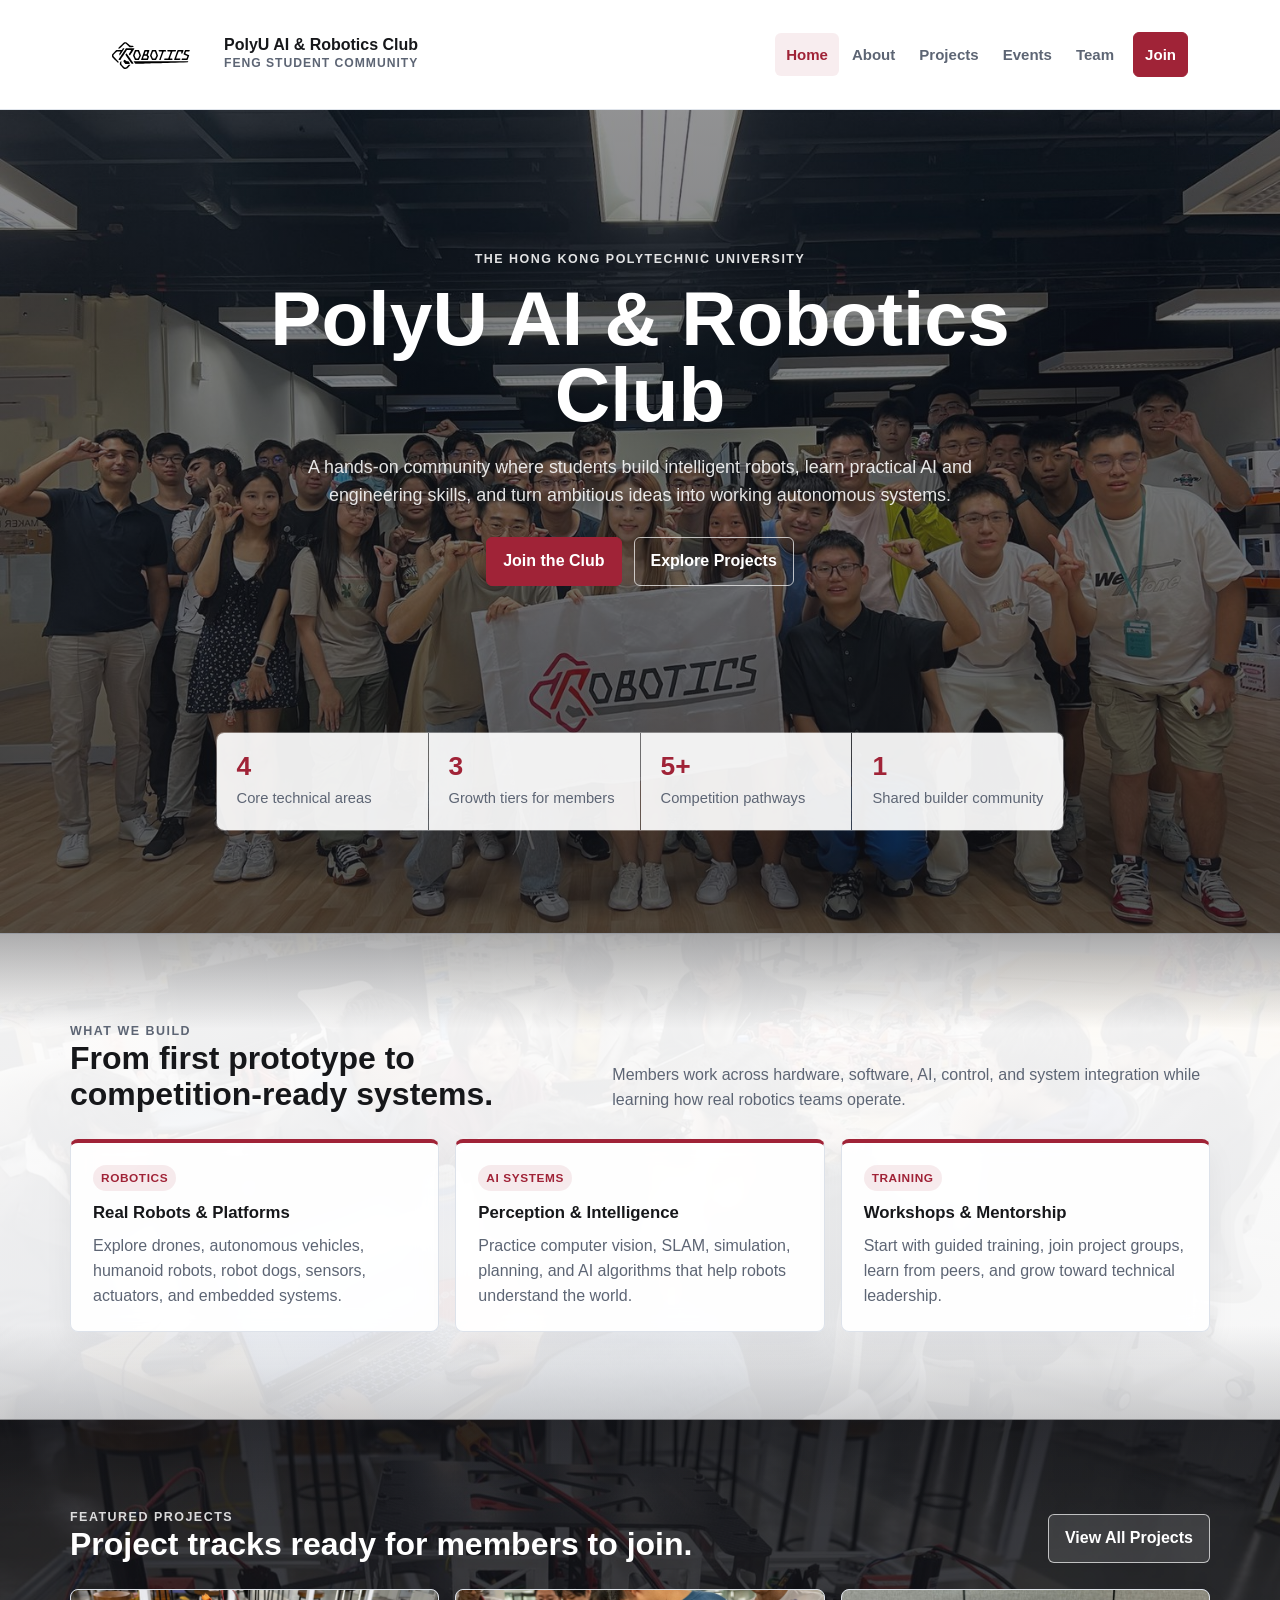
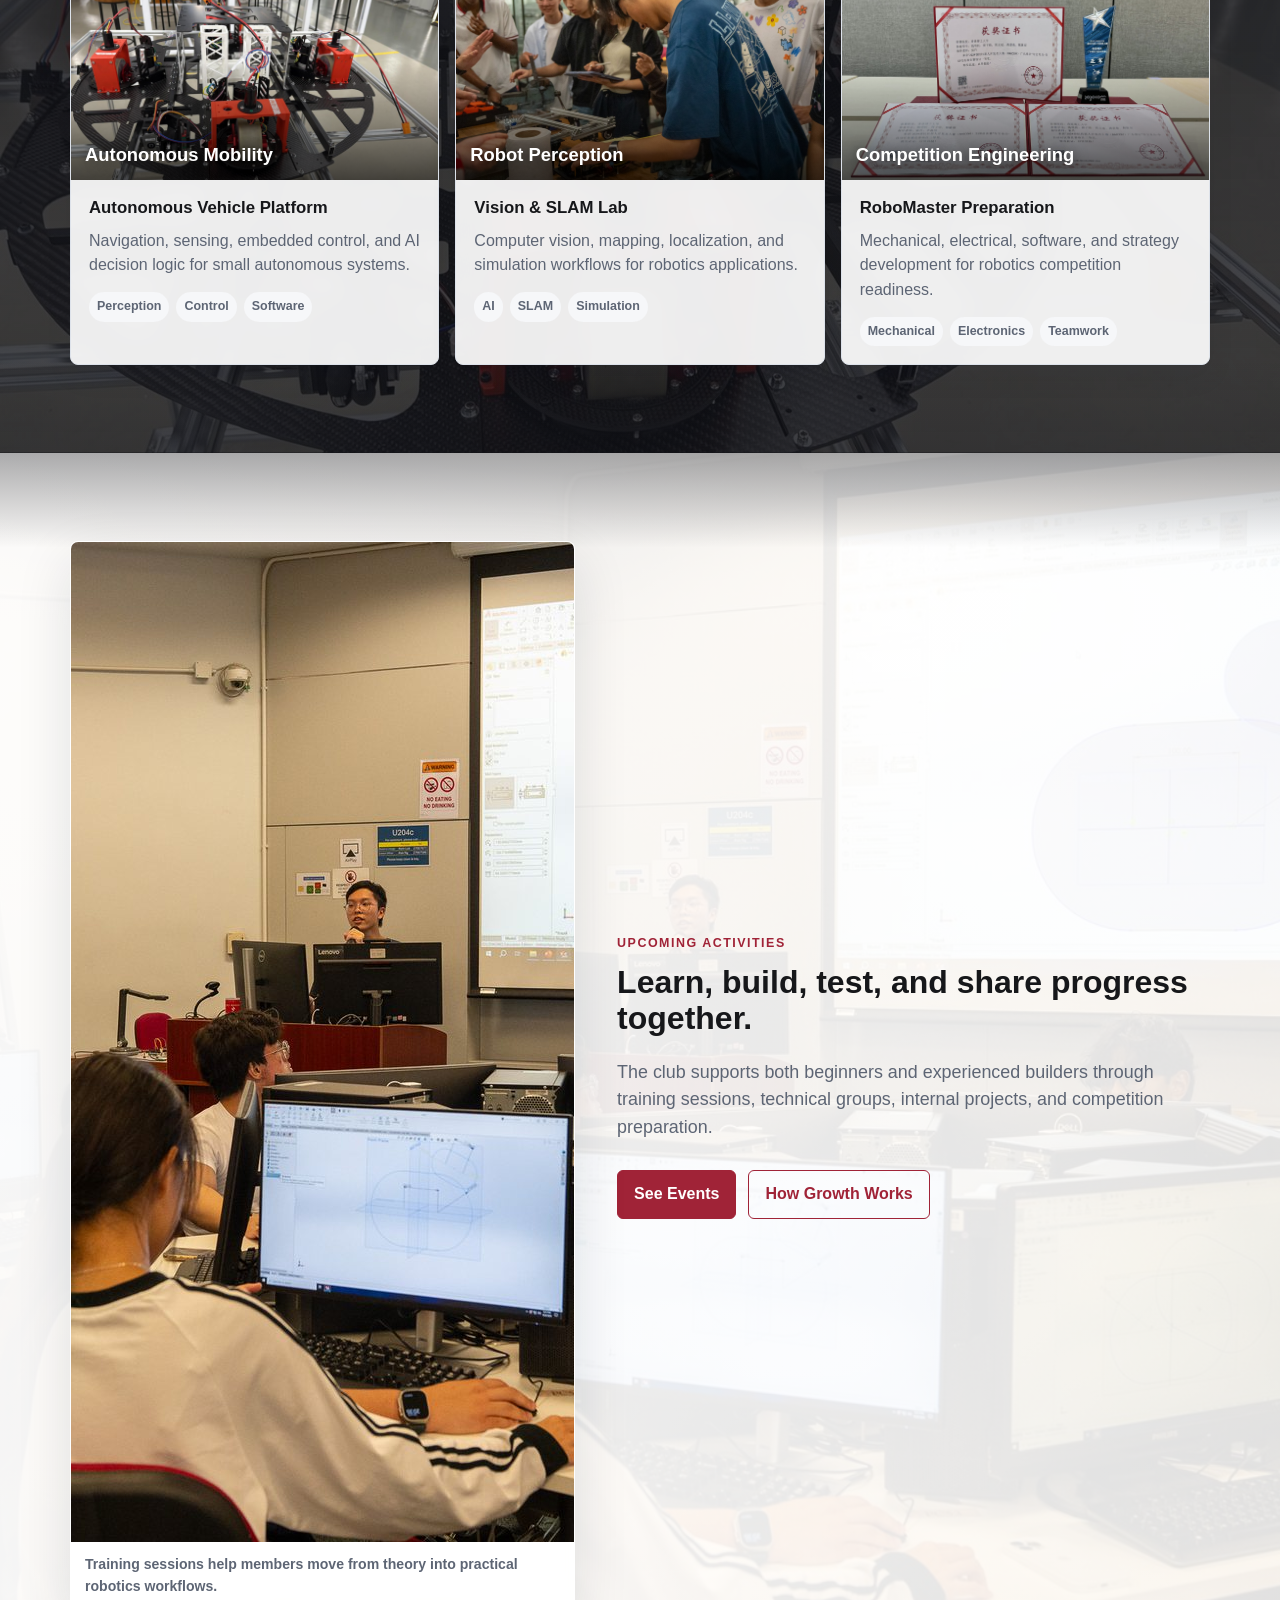
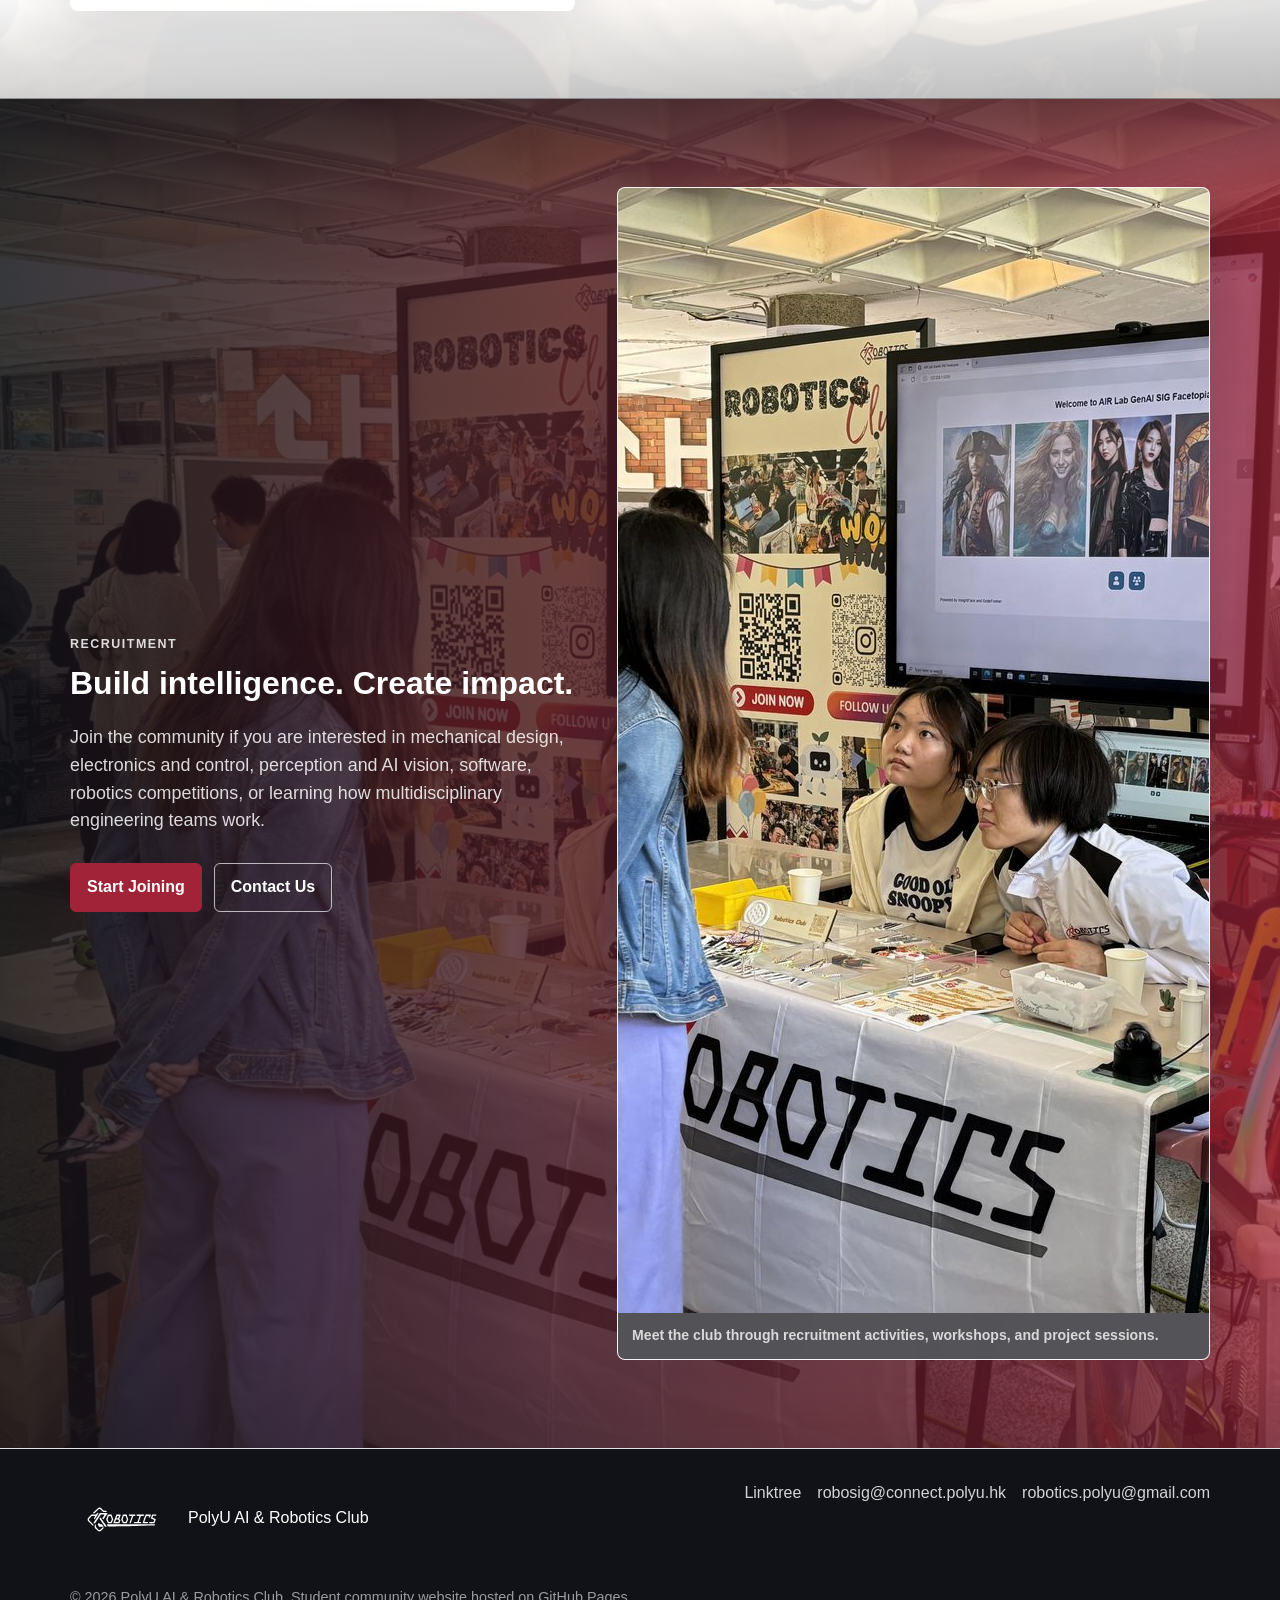
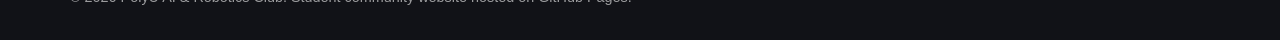
==== index.html @ 41efeaa7 "update README structure, layout and images" ====
<!doctype html>
<html lang="en">
<head>
  <meta charset="utf-8">
  <meta name="viewport" content="width=device-width, initial-scale=1">
  <title>PolyU AI &amp; Robotics Club</title>
  <meta name="description" content="PolyU AI and Robotics Club is a hands-on student community for AI, robotics, autonomous systems, competitions, and real-world engineering projects.">
  <meta property="og:title" content="PolyU AI &amp; Robotics Club">
  <meta property="og:description" content="Build intelligence. Create impact.">
  <meta property="og:image" content="images/robotic_logo.jpg">
  <meta name="twitter:card" content="summary_large_image">
  <meta name="twitter:image" content="images/robotic_logo.jpg">
  <link rel="icon" href="images/robotic_logo.svg" type="image/svg+xml">
  <link rel="stylesheet" href="assets/css/styles.css">
</head>
<body>
  <a class="skip-link" href="#main">Skip to content</a>
  <header class="site-header">
    <div class="header-inner">
      <a class="brand" href="index.html" aria-label="PolyU AI and Robotics Club home">
        <img class="brand-logo" src="images/robotic_logo.svg" width="1600" height="1131" alt="PolyU AI and Robotics Club logo">
        <span class="brand-text">
          <span class="brand-title">PolyU AI &amp; Robotics Club</span>
          <span class="brand-subtitle">FENG Student Community</span>
        </span>
      </a>
      <button class="nav-toggle" type="button" aria-label="Open navigation" aria-expanded="false" aria-controls="primary-nav">
        <span aria-hidden="true"></span>
      </button>
      <nav id="primary-nav" class="primary-nav" aria-label="Primary navigation">
        <a href="index.html">Home</a>
        <a href="about.html">About</a>
        <a href="projects.html">Projects</a>
        <a href="events.html">Events</a>
        <a href="team.html">Team</a>
        <a class="nav-cta" href="join.html">Join</a>
      </nav>
    </div>
  </header>

  <main id="main">
    <section class="page-hero home-hero">
      <div class="hero-inner">
        <div class="hero-copy">
          <p class="kicker">The Hong Kong Polytechnic University</p>
          <h1>PolyU AI &amp; Robotics Club</h1>
          <p class="lead">
            A hands-on community where students build intelligent robots, learn practical AI and engineering skills, and turn ambitious ideas into working autonomous systems.
          </p>
          <div class="actions">
            <a class="button" href="join.html">Join the Club</a>
            <a class="button secondary" href="projects.html">Explore Projects</a>
          </div>
        </div>
      </div>
      <div class="stat-strip" aria-label="Club focus areas">
        <div class="stat">
          <strong>4</strong>
          <span>Core technical areas</span>
        </div>
        <div class="stat">
          <strong>3</strong>
          <span>Growth tiers for members</span>
        </div>
        <div class="stat">
          <strong>5+</strong>
          <span>Competition pathways</span>
        </div>
        <div class="stat">
          <strong>1</strong>
          <span>Shared builder community</span>
        </div>
      </div>
    </section>

    <section class="section home-section home-section-build">
      <div class="section-inner">
        <div class="section-heading">
          <div>
            <p class="kicker">What We Build</p>
            <h2>From first prototype to competition-ready systems.</h2>
          </div>
          <p>Members work across hardware, software, AI, control, and system integration while learning how real robotics teams operate.</p>
        </div>
        <div class="grid grid-3">
          <article class="card accent">
            <span class="eyebrow">Robotics</span>
            <h3>Real Robots &amp; Platforms</h3>
            <p>Explore drones, autonomous vehicles, humanoid robots, robot dogs, sensors, actuators, and embedded systems.</p>
          </article>
          <article class="card accent">
            <span class="eyebrow">AI Systems</span>
            <h3>Perception &amp; Intelligence</h3>
            <p>Practice computer vision, SLAM, simulation, planning, and AI algorithms that help robots understand the world.</p>
          </article>
          <article class="card accent">
            <span class="eyebrow">Training</span>
            <h3>Workshops &amp; Mentorship</h3>
            <p>Start with guided training, join project groups, learn from peers, and grow toward technical leadership.</p>
          </article>
        </div>
      </div>
    </section>

    <section class="section home-section home-section-projects">
      <div class="section-inner">
        <div class="section-heading">
          <div>
            <p class="kicker">Featured Projects</p>
            <h2>Project tracks ready for members to join.</h2>
          </div>
          <a class="button ghost" href="projects.html">View All Projects</a>
        </div>
        <div class="grid grid-3">
          <article class="project-card">
            <div class="card-media photo">
              <img src="images/club/robot-platform.jpg" width="1500" height="844" alt="Robotics platform hardware on a workbench">
              <strong>Autonomous Mobility</strong>
            </div>
            <div class="card-body">
              <h3>Autonomous Vehicle Platform</h3>
              <p>Navigation, sensing, embedded control, and AI decision logic for small autonomous systems.</p>
              <ul class="tag-list">
                <li>Perception</li>
                <li>Control</li>
                <li>Software</li>
              </ul>
            </div>
          </article>
          <article class="project-card">
            <div class="card-media photo">
              <img src="images/club/hands-on-training.jpg" width="1500" height="1000" alt="Students working hands-on with robotics equipment">
              <strong>Robot Perception</strong>
            </div>
            <div class="card-body">
              <h3>Vision &amp; SLAM Lab</h3>
              <p>Computer vision, mapping, localization, and simulation workflows for robotics applications.</p>
              <ul class="tag-list">
                <li>AI</li>
                <li>SLAM</li>
                <li>Simulation</li>
              </ul>
            </div>
          </article>
          <article class="project-card">
            <div class="card-media photo">
              <img src="images/club/competition-achievement.jpg" width="1500" height="1125" alt="Competition certificates and trophy displayed on a table">
              <strong>Competition Engineering</strong>
            </div>
            <div class="card-body">
              <h3>RoboMaster Preparation</h3>
              <p>Mechanical, electrical, software, and strategy development for robotics competition readiness.</p>
              <ul class="tag-list">
                <li>Mechanical</li>
                <li>Electronics</li>
                <li>Teamwork</li>
              </ul>
            </div>
          </article>
        </div>
      </div>
    </section>

    <section class="section home-section home-section-activities">
      <div class="section-inner split">
        <figure class="photo-panel wide">
          <img src="images/club/training-room.jpg" width="1500" height="1000" alt="Club training session in a computer classroom">
          <figcaption>Training sessions help members move from theory into practical robotics workflows.</figcaption>
        </figure>
        <div>
          <p class="kicker">Upcoming Activities</p>
          <h2>Learn, build, test, and share progress together.</h2>
          <p class="lead">
            The club supports both beginners and experienced builders through training sessions, technical groups, internal projects, and competition preparation.
          </p>
          <div class="actions">
            <a class="button" href="events.html">See Events</a>
            <a class="button secondary" href="about.html">How Growth Works</a>
          </div>
        </div>
      </div>
    </section>

    <section class="section home-section home-section-recruitment">
      <div class="section-inner split">
        <div>
          <p class="kicker">Recruitment</p>
          <h2>Build intelligence. Create impact.</h2>
          <p class="lead">
            Join the community if you are interested in mechanical design, electronics and control, perception and AI vision, software, robotics competitions, or learning how multidisciplinary engineering teams work.
          </p>
          <div class="actions">
            <a class="button" href="join.html">Start Joining</a>
            <a class="button secondary" href="mailto:robosig@connect.polyu.hk">Contact Us</a>
          </div>
        </div>
        <figure class="photo-panel">
          <img src="images/club/promotion-table.jpg" width="1500" height="1125" alt="Club promotion table with robotics displays and students speaking with visitors">
          <figcaption>Meet the club through recruitment activities, workshops, and project sessions.</figcaption>
        </figure>
      </div>
    </section>
  </main>

  <footer class="site-footer">
    <div class="footer-inner">
      <a class="footer-brand" href="index.html">
        <img src="images/robotic_logo.svg" width="1600" height="1131" alt="">
        <span>PolyU AI &amp; Robotics Club</span>
      </a>
      <div class="footer-links" aria-label="Footer links">
        <a href="https://linktr.ee/polyuairoboticsclub">Linktree</a>
        <a href="mailto:robosig@connect.polyu.hk">robosig@connect.polyu.hk</a>
        <a href="mailto:robotics.polyu@gmail.com">robotics.polyu@gmail.com</a>
      </div>
      <p class="footer-note">&copy; 2026 PolyU AI &amp; Robotics Club. Student community website hosted on GitHub Pages.</p>
    </div>
  </footer>
  <script src="assets/js/site.js"></script>
</body>
</html>
---- assets/css/styles.css ----
:root {
  --polyu-red: #a02337;
  --polyu-red-dark: #7f1428;
  --ink: #16171a;
  --muted: #5d6574;
  --soft: #f6f7f9;
  --panel: #ffffff;
  --line: #dde2ea;
  --line-strong: #c8ced8;
  --accent: #0077a7;
  --accent-soft: #e7f5f8;
  --success: #2f7d52;
  --shadow: 0 20px 55px rgba(18, 28, 45, 0.12);
  --radius: 8px;
  --content: 1140px;
}

* {
  box-sizing: border-box;
}

html {
  scroll-behavior: smooth;
}

body {
  margin: 0;
  color: var(--ink);
  background: #ffffff;
  font-family: Inter, "Segoe UI", Arial, sans-serif;
  line-height: 1.55;
}

body.nav-open {
  overflow: hidden;
}

a {
  color: inherit;
}

a:focus-visible,
button:focus-visible {
  outline: 3px solid rgba(0, 119, 167, 0.38);
  outline-offset: 3px;
}

img {
  max-width: 100%;
  display: block;
}

.skip-link {
  position: absolute;
  left: 16px;
  top: -48px;
  z-index: 100;
  padding: 10px 14px;
  border-radius: 6px;
  background: var(--ink);
  color: #ffffff;
  text-decoration: none;
  transition: top 0.2s ease;
}

.skip-link:focus {
  top: 16px;
}

.site-header {
  position: sticky;
  top: 0;
  z-index: 50;
  border-bottom: 1px solid rgba(221, 226, 234, 0.92);
  background: rgba(255, 255, 255, 0.96);
  backdrop-filter: blur(14px);
}

.header-inner {
  display: flex;
  align-items: center;
  justify-content: space-between;
  gap: 18px;
  max-width: var(--content);
  min-height: 76px;
  margin: 0 auto;
  padding: 12px 22px;
}

.brand {
  display: inline-flex;
  align-items: center;
  gap: 12px;
  min-width: 0;
  color: var(--ink);
  text-decoration: none;
}

.brand-logo {
  width: 120px;
  height: auto;
  aspect-ratio: 1600 / 1131;
  object-fit: contain;
  flex: 0 0 auto;
}

.brand-text {
  display: grid;
  gap: 1px;
  min-width: 0;
}

.brand-title {
  font-size: 1rem;
  font-weight: 800;
  line-height: 1.1;
}

.brand-subtitle {
  color: var(--muted);
  font-size: 0.76rem;
  font-weight: 700;
  letter-spacing: 0.08em;
  text-transform: uppercase;
}

.nav-toggle {
  display: none;
  align-items: center;
  justify-content: center;
  width: 42px;
  height: 42px;
  border: 1px solid var(--line);
  border-radius: 6px;
  background: #ffffff;
  color: var(--ink);
  cursor: pointer;
}

.nav-toggle span,
.nav-toggle span::before,
.nav-toggle span::after {
  display: block;
  width: 19px;
  height: 2px;
  border-radius: 999px;
  background: currentColor;
  content: "";
  transition: transform 0.2s ease, opacity 0.2s ease;
}

.nav-toggle span {
  position: relative;
}

.nav-toggle span::before {
  position: absolute;
  top: -6px;
}

.nav-toggle span::after {
  position: absolute;
  top: 6px;
}

.nav-toggle[aria-expanded="true"] span {
  background: transparent;
}

.nav-toggle[aria-expanded="true"] span::before {
  transform: translateY(6px) rotate(45deg);
}

.nav-toggle[aria-expanded="true"] span::after {
  transform: translateY(-6px) rotate(-45deg);
}

.primary-nav {
  display: flex;
  align-items: center;
  gap: 2px;
}

.primary-nav a {
  position: relative;
  padding: 10px 11px;
  border-radius: 6px;
  color: var(--muted);
  font-size: 0.94rem;
  font-weight: 700;
  text-decoration: none;
}

.primary-nav a:hover,
.primary-nav a[aria-current="page"] {
  color: var(--polyu-red);
  background: rgba(160, 35, 55, 0.08);
}

.primary-nav .nav-cta {
  margin-left: 6px;
  border: 1px solid var(--polyu-red);
  background: var(--polyu-red);
  color: #ffffff;
}

.primary-nav .nav-cta:hover,
.primary-nav .nav-cta[aria-current="page"] {
  background: var(--polyu-red-dark);
  color: #ffffff;
}

main {
  overflow: hidden;
}

.section,
.page-hero,
.site-footer {
  padding-right: 22px;
  padding-left: 22px;
}

.section-inner,
.hero-inner,
.footer-inner {
  max-width: var(--content);
  margin: 0 auto;
}

.section {
  padding-top: 64px;
  padding-bottom: 64px;
}

.section.band {
  background: var(--soft);
}

.page-hero {
  position: relative;
  padding-top: 72px;
  padding-bottom: 72px;
  border-bottom: 1px solid var(--line);
  background:
    linear-gradient(120deg, rgba(160, 35, 55, 0.08), rgba(0, 119, 167, 0.08)),
    #ffffff;
}

.home-hero {
  display: grid;
  align-items: center;
  min-height: calc(100vh - 76px);
  padding-top: 86px;
  padding-bottom: 48px;
  background:
    linear-gradient(180deg, rgba(17, 18, 23, 0.46), rgba(17, 18, 23, 0.72)),
    url("../../images/club/member-group.jpg") center 42% / cover;
  color: #ffffff;
}

.hero-inner {
  display: grid;
  grid-template-columns: minmax(0, 1.05fr) minmax(330px, 0.95fr);
  align-items: center;
  gap: 42px;
}

.hero-copy {
  min-width: 0;
}

.home-hero .hero-inner {
  grid-template-columns: 1fr;
  justify-items: center;
  text-align: center;
}

.home-hero .hero-copy {
  max-width: 900px;
}

.home-hero .kicker,
.home-hero .lead {
  color: rgba(255, 255, 255, 0.88);
}

.home-hero .lead {
  margin-right: auto;
  margin-left: auto;
}

.home-hero .actions {
  justify-content: center;
}

.home-hero .button.secondary {
  border-color: rgba(255, 255, 255, 0.7);
  color: #ffffff;
}

.home-hero .button.secondary:hover {
  background: rgba(255, 255, 255, 0.14);
}

.kicker {
  margin: 0 0 12px;
  color: var(--polyu-red);
  font-size: 0.78rem;
  font-weight: 850;
  letter-spacing: 0.12em;
  text-transform: uppercase;
}

h1,
h2,
h3,
p {
  overflow-wrap: anywhere;
}

h1,
.page-title {
  margin: 0;
  max-width: 820px;
  font-size: clamp(2.4rem, 6vw, 5rem);
  line-height: 0.98;
  letter-spacing: 0;
}

.page-title {
  max-width: 900px;
  font-size: clamp(2.15rem, 4.5vw, 4.2rem);
}

h2 {
  margin: 0;
  font-size: clamp(1.55rem, 2.5vw, 2.35rem);
  line-height: 1.12;
  letter-spacing: 0;
}

h3 {
  margin: 0;
  font-size: 1.05rem;
  line-height: 1.25;
}

.lead {
  max-width: 720px;
  margin: 22px 0 0;
  color: var(--muted);
  font-size: 1.12rem;
}

.page-lead {
  max-width: 760px;
}

.actions {
  display: flex;
  flex-wrap: wrap;
  gap: 12px;
  margin-top: 28px;
}

.button {
  display: inline-flex;
  align-items: center;
  justify-content: center;
  min-height: 46px;
  padding: 11px 16px;
  border: 1px solid var(--polyu-red);
  border-radius: 6px;
  background: var(--polyu-red);
  color: #ffffff;
  font-weight: 800;
  text-decoration: none;
  transition: transform 0.2s ease, background 0.2s ease, border-color 0.2s ease;
}

.button:hover {
  background: var(--polyu-red-dark);
  border-color: var(--polyu-red-dark);
  transform: translateY(-1px);
}

.button.secondary {
  background: transparent;
  color: var(--polyu-red);
}

.button.secondary:hover {
  background: rgba(160, 35, 55, 0.08);
}

.button.ghost {
  border-color: var(--line-strong);
  background: #ffffff;
  color: var(--ink);
}

.hero-visual {
  position: relative;
  min-height: 430px;
}

.feature-frame {
  position: relative;
  min-height: 430px;
  overflow: hidden;
  border: 1px solid var(--line);
  border-radius: var(--radius);
  background:
    radial-gradient(circle at 76% 24%, rgba(255, 255, 255, 0.28), transparent 28%),
    linear-gradient(135deg, rgba(160, 35, 55, 0.92), rgba(22, 23, 26, 0.94)),
    repeating-linear-gradient(90deg, rgba(255, 255, 255, 0.12) 0 1px, transparent 1px 64px),
    repeating-linear-gradient(0deg, rgba(255, 255, 255, 0.1) 0 1px, transparent 1px 64px);
  box-shadow: var(--shadow);
}

.feature-frame .hero-photo-img {
  position: absolute;
  inset: 0;
  width: 100%;
  height: 100%;
  object-fit: cover;
}

.feature-frame::after {
  position: absolute;
  inset: 0;
  background:
    linear-gradient(180deg, rgba(0, 0, 0, 0.08), rgba(0, 0, 0, 0.68)),
    radial-gradient(circle at 20% 20%, rgba(255, 255, 255, 0.32), transparent 28%);
  content: "";
}

.feature-card {
  position: absolute;
  right: 18px;
  bottom: 18px;
  left: 18px;
  z-index: 1;
  padding: 18px;
  border: 1px solid rgba(255, 255, 255, 0.28);
  border-radius: var(--radius);
  background: rgba(255, 255, 255, 0.6);
  box-shadow: 0 18px 42px rgba(0, 0, 0, 0.16);
}

.feature-card img {
  width: 160px;
  height: auto;
  margin-bottom: 12px;
}

.feature-card p {
  margin: 0;
  color: var(--muted);
}

.stat-strip {
  display: grid;
  grid-template-columns: repeat(4, minmax(0, 1fr));
  gap: 1px;
  max-width: var(--content);
  margin: 38px auto 0;
  overflow: hidden;
  border: 1px solid var(--line);
  border-radius: var(--radius);
  background: var(--line);
}

.home-hero .stat-strip {
  border-color: rgba(255, 255, 255, 0.18);
  background: rgba(255, 255, 255, 0.18);
}

.home-hero .stat {
  background: rgba(255, 255, 255, 0.9);
}

.home-section {
  position: relative;
  isolation: isolate;
  padding-top: 88px;
  padding-bottom: 88px;
}

.home-section::before {
  position: absolute;
  top: -1px;
  right: 0;
  left: 0;
  z-index: -1;
  height: 96px;
  background: linear-gradient(180deg, rgba(17, 18, 23, 0.34), transparent);
  content: "";
  pointer-events: none;
}

.home-section::after {
  position: absolute;
  right: 0;
  bottom: -1px;
  left: 0;
  z-index: -1;
  height: 96px;
  background: linear-gradient(180deg, transparent, rgba(17, 18, 23, 0.18));
  content: "";
  pointer-events: none;
}

.home-section-build {
  background:
    linear-gradient(180deg, rgba(255, 255, 255, 0.94), rgba(246, 247, 249, 0.94)),
    url("../../images/club/team-working.jpg") center / cover;
}

.home-section-projects {
  background:
    linear-gradient(180deg, rgba(17, 18, 23, 0.84), rgba(17, 18, 23, 0.78)),
    url("../../images/club/robot-platform.jpg") center / cover;
  color: #ffffff;
}

.home-section-activities {
  background:
    linear-gradient(90deg, rgba(255, 255, 255, 0.96), rgba(255, 255, 255, 0.88)),
    url("../../images/club/training-room.jpg") center / cover;
}

.home-section-recruitment {
  background:
    linear-gradient(90deg, rgba(17, 18, 23, 0.84), rgba(160, 35, 55, 0.7)),
    url("../../images/club/promotion-table.jpg") center / cover;
  color: #ffffff;
}

.home-section-projects .kicker,
.home-section-projects .section-heading p,
.home-section-projects .lead,
.home-section-recruitment .kicker,
.home-section-recruitment .lead {
  color: rgba(255, 255, 255, 0.84);
}

.home-section-projects .button.ghost {
  border-color: rgba(255, 255, 255, 0.68);
  background: rgba(255, 255, 255, 0.12);
  color: #ffffff;
}

.home-section-projects .button.ghost:hover {
  background: rgba(255, 255, 255, 0.2);
}

.home-section-recruitment .button.secondary {
  border-color: rgba(255, 255, 255, 0.68);
  color: #ffffff;
}

.home-section-recruitment .button.secondary:hover {
  background: rgba(255, 255, 255, 0.16);
}

.home-section-projects .project-card,
.home-section-build .card,
.home-section-activities .photo-panel,
.home-section-recruitment .photo-panel {
  background: rgba(255, 255, 255, 0.92);
  backdrop-filter: blur(10px);
}

.home-section-activities .photo-panel,
.home-section-recruitment .photo-panel {
  border-color: rgba(255, 255, 255, 0.28);
}

.home-section-recruitment .photo-panel figcaption {
  color: rgba(255, 255, 255, 0.78);
  background: rgba(17, 18, 23, 0.7);
}

.stat {
  padding: 20px;
  background: #ffffff;
}

.stat strong {
  display: block;
  color: var(--polyu-red);
  font-size: 1.65rem;
  line-height: 1;
}

.stat span {
  display: block;
  margin-top: 7px;
  color: var(--muted);
  font-size: 0.92rem;
}

.section-heading {
  display: flex;
  align-items: end;
  justify-content: space-between;
  gap: 18px;
  margin-bottom: 26px;
}

.section-heading p {
  max-width: 620px;
  margin: 0;
  color: var(--muted);
}

.grid {
  display: grid;
  gap: 16px;
}

.grid-2 {
  grid-template-columns: repeat(2, minmax(0, 1fr));
}

.grid-3 {
  grid-template-columns: repeat(3, minmax(0, 1fr));
}

.grid-4 {
  grid-template-columns: repeat(4, minmax(0, 1fr));
}

.card,
.project-card,
.event-card,
.person-card {
  border: 1px solid var(--line);
  border-radius: var(--radius);
  background: var(--panel);
  box-shadow: 0 12px 30px rgba(18, 28, 45, 0.05);
}

.card {
  padding: 22px;
}

.card.accent {
  border-top: 4px solid var(--polyu-red);
}

.card h3,
.project-card h3,
.event-card h3,
.person-card h3 {
  color: var(--ink);
}

.card p,
.project-card p,
.event-card p,
.person-card p {
  margin: 10px 0 0;
  color: var(--muted);
}

.eyebrow {
  display: inline-flex;
  align-items: center;
  min-height: 24px;
  margin-bottom: 12px;
  padding: 4px 8px;
  border-radius: 999px;
  background: rgba(160, 35, 55, 0.09);
  color: var(--polyu-red);
  font-size: 0.74rem;
  font-weight: 850;
  letter-spacing: 0.05em;
  text-transform: uppercase;
}

.media-placeholder {
  display: grid;
  min-height: 220px;
  place-items: end start;
  padding: 18px;
  border: 1px solid var(--line);
  border-radius: var(--radius);
  background:
    linear-gradient(135deg, rgba(160, 35, 55, 0.84), rgba(22, 23, 26, 0.72)),
    linear-gradient(45deg, rgba(255, 255, 255, 0.12) 25%, transparent 25%, transparent 50%, rgba(255, 255, 255, 0.12) 50%, rgba(255, 255, 255, 0.12) 75%, transparent 75%, transparent);
  background-size: auto, 26px 26px;
  color: #ffffff;
}

.media-placeholder strong {
  max-width: 280px;
  font-size: 1.25rem;
  line-height: 1.18;
}

.photo-panel {
  overflow: hidden;
  margin: 0;
  border: 1px solid var(--line);
  border-radius: var(--radius);
  background: #ffffff;
  box-shadow: var(--shadow);
}

.photo-panel img {
  width: 100%;
  aspect-ratio: 4 / 3;
  object-fit: cover;
}

.photo-panel.wide img {
  aspect-ratio: 16 / 9;
}

.photo-panel figcaption {
  padding: 12px 14px;
  color: var(--muted);
  font-size: 0.88rem;
  font-weight: 700;
}

.split {
  display: grid;
  grid-template-columns: minmax(0, 0.92fr) minmax(0, 1.08fr);
  align-items: center;
  gap: 42px;
}

.timeline {
  display: grid;
  gap: 14px;
}

.timeline-item {
  display: grid;
  grid-template-columns: 110px minmax(0, 1fr);
  gap: 16px;
  padding: 18px;
  border: 1px solid var(--line);
  border-radius: var(--radius);
  background: #ffffff;
}

.timeline-date {
  color: var(--polyu-red);
  font-weight: 850;
}

.timeline-item p {
  margin: 6px 0 0;
  color: var(--muted);
}

.filter-bar {
  display: flex;
  flex-wrap: wrap;
  gap: 9px;
  margin-bottom: 24px;
}

.filter-button {
  min-height: 38px;
  padding: 8px 12px;
  border: 1px solid var(--line-strong);
  border-radius: 999px;
  background: #ffffff;
  color: var(--muted);
  font: inherit;
  font-size: 0.92rem;
  font-weight: 800;
  cursor: pointer;
}

.filter-button:hover,
.filter-button.is-active {
  border-color: var(--polyu-red);
  background: rgba(160, 35, 55, 0.08);
  color: var(--polyu-red);
}

.project-card,
.event-card {
  overflow: hidden;
}

.event-list-status {
  margin: 0 0 18px;
  color: var(--muted);
  font-weight: 700;
}

.event-card-button {
  display: grid;
  width: 100%;
  min-height: 320px;
  padding: 0;
  overflow: hidden;
  border: 0;
  background: #ffffff;
  color: inherit;
  font: inherit;
  text-align: left;
  cursor: pointer;
}

.event-card-button:hover .event-card-cover,
.event-card-button:focus-visible .event-card-cover {
  transform: scale(1.04);
}

.event-card-cover {
  grid-area: 1 / 1;
  min-height: 190px;
  background-position: center;
  background-size: cover;
  transition: transform 0.32s ease;
}

.event-card-content {
  grid-area: 1 / 1;
  display: flex;
  flex-direction: column;
  justify-content: flex-end;
  min-height: 320px;
  padding: 18px;
  background: linear-gradient(180deg, rgba(0, 0, 0, 0.08) 15%, rgba(0, 0, 0, 0.82) 100%);
  color: #ffffff;
}

.event-card-content .eyebrow {
  width: fit-content;
  background: rgba(255, 255, 255, 0.9);
}

.event-card-content h3,
.event-card-content p {
  color: #ffffff;
}

.event-card-content p {
  display: -webkit-box;
  overflow: hidden;
  -webkit-box-orient: vertical;
  -webkit-line-clamp: 3;
}

.event-card-content .event-meta {
  color: rgba(255, 255, 255, 0.82);
}

.card-media {
  display: grid;
  min-height: 160px;
  place-items: end start;
  padding: 16px;
  background:
    linear-gradient(135deg, rgba(0, 119, 167, 0.82), rgba(22, 23, 26, 0.82)),
    var(--soft);
  color: #ffffff;
}

.card-media.photo {
  position: relative;
  overflow: hidden;
  padding: 0;
}

.card-media.photo img {
  width: 100%;
  height: 190px;
  object-fit: cover;
}

.card-media.photo strong {
  position: absolute;
  right: 14px;
  bottom: 14px;
  left: 14px;
  z-index: 1;
  color: #ffffff;
  text-shadow: 0 2px 14px rgba(0, 0, 0, 0.55);
}

.card-media.photo::after {
  position: absolute;
  inset: 0;
  background: linear-gradient(180deg, transparent 38%, rgba(0, 0, 0, 0.68));
  content: "";
}

.card-media.red {
  background:
    linear-gradient(135deg, rgba(160, 35, 55, 0.84), rgba(22, 23, 26, 0.8)),
    var(--soft);
}

.card-media strong {
  max-width: 260px;
  font-size: 1.15rem;
  line-height: 1.2;
}

.card-body {
  padding: 18px;
}

.tag-list {
  display: flex;
  flex-wrap: wrap;
  gap: 7px;
  margin: 14px 0 0;
  padding: 0;
  list-style: none;
}

.tag-list li {
  padding: 5px 8px;
  border-radius: 999px;
  background: var(--soft);
  color: var(--muted);
  font-size: 0.78rem;
  font-weight: 800;
}

.event-meta {
  display: flex;
  flex-wrap: wrap;
  gap: 8px 14px;
  margin-top: 12px;
  color: var(--muted);
  font-size: 0.9rem;
  font-weight: 700;
}

.event-dialog {
  width: min(920px, calc(100vw - 28px));
  max-height: calc(100vh - 36px);
  padding: 0;
  overflow: hidden;
  border: 0;
  border-radius: var(--radius);
  box-shadow: 0 24px 80px rgba(0, 0, 0, 0.28);
}

.event-dialog::backdrop {
  background: rgba(17, 18, 23, 0.62);
}

.event-dialog-panel {
  max-height: calc(100vh - 36px);
  overflow: auto;
  background: #ffffff;
}

.event-dialog-close {
  position: sticky;
  top: 12px;
  z-index: 2;
  float: right;
  margin: 12px 12px 0 0;
  min-height: 38px;
  padding: 8px 12px;
  border: 1px solid var(--line-strong);
  border-radius: 6px;
  background: #ffffff;
  color: var(--ink);
  font: inherit;
  font-weight: 850;
  cursor: pointer;
}

.event-detail-image {
  width: 100%;
  max-height: 420px;
  object-fit: cover;
}

.event-detail-body {
  padding: 24px;
}

.event-detail-body h2 {
  margin-top: 0;
}

.event-markdown {
  margin-top: 22px;
}

.event-markdown h3 {
  margin-top: 24px;
  font-size: 1.2rem;
}

.event-markdown h4 {
  margin: 20px 0 8px;
}

.event-markdown p {
  color: var(--muted);
}

.event-markdown a {
  color: var(--polyu-red);
  font-weight: 800;
}

.person-card {
  padding: 20px;
}

.avatar {
  display: grid;
  width: 72px;
  height: 72px;
  margin-bottom: 14px;
  place-items: center;
  border-radius: 50%;
  background: linear-gradient(135deg, var(--polyu-red), var(--accent));
  color: #ffffff;
  font-size: 1.2rem;
  font-weight: 850;
}

.role {
  display: block;
  margin-top: 6px;
  color: var(--polyu-red);
  font-size: 0.88rem;
  font-weight: 850;
}

.faq {
  display: grid;
  gap: 10px;
}

.faq-item {
  border: 1px solid var(--line);
  border-radius: var(--radius);
  background: #ffffff;
}

.faq-question {
  display: flex;
  align-items: center;
  justify-content: space-between;
  gap: 16px;
  width: 100%;
  padding: 18px;
  border: 0;
  background: transparent;
  color: var(--ink);
  font: inherit;
  font-weight: 850;
  text-align: left;
  cursor: pointer;
}

.faq-icon {
  flex: 0 0 auto;
  width: 18px;
  height: 18px;
  position: relative;
}

.faq-icon::before,
.faq-icon::after {
  position: absolute;
  top: 8px;
  left: 2px;
  width: 14px;
  height: 2px;
  border-radius: 999px;
  background: var(--polyu-red);
  content: "";
}

.faq-icon::after {
  transform: rotate(90deg);
  transition: transform 0.2s ease;
}

.faq-question[aria-expanded="true"] .faq-icon::after {
  transform: rotate(0deg);
}

.faq-answer {
  display: none;
  padding: 0 18px 18px;
  color: var(--muted);
}

.faq-answer p {
  margin: 0;
}

.faq-answer.is-open {
  display: block;
}

.contact-list {
  display: grid;
  gap: 10px;
  margin: 18px 0 0;
  padding: 0;
  list-style: none;
}

.contact-list a {
  color: var(--polyu-red);
  font-weight: 800;
  text-decoration: none;
}

.contact-list a:hover {
  text-decoration: underline;
}

.site-footer {
  border-top: 1px solid var(--line);
  background: #111217;
  color: rgba(255, 255, 255, 0.78);
}

.footer-inner {
  display: grid;
  grid-template-columns: minmax(0, 1.2fr) minmax(0, 1fr);
  gap: 30px;
  padding-top: 32px;
  padding-bottom: 32px;
}

.footer-brand {
  display: inline-flex;
  align-items: center;
  gap: 12px;
  color: #ffffff;
  text-decoration: none;
}

.footer-brand img {
  width: 106px;
  height: auto;
  filter: brightness(0) invert(1);
}

.footer-links {
  display: flex;
  flex-wrap: wrap;
  gap: 10px 16px;
  justify-content: flex-end;
}

.footer-links a {
  color: rgba(255, 255, 255, 0.82);
  text-decoration: none;
}

.footer-links a:hover {
  color: #ffffff;
}

.footer-note {
  grid-column: 1 / -1;
  margin: 0;
  color: rgba(255, 255, 255, 0.58);
  font-size: 0.9rem;
}

[data-filter-item].is-hidden {
  display: none;
}

@media (prefers-reduced-motion: reduce) {
  *,
  *::before,
  *::after {
    scroll-behavior: auto !important;
    transition-duration: 0.001ms !important;
    animation-duration: 0.001ms !important;
    animation-iteration-count: 1 !important;
  }
}

@media (max-width: 960px) {
  .hero-inner,
  .split,
  .footer-inner {
    grid-template-columns: 1fr;
  }

  .grid-3,
  .grid-4,
  .stat-strip {
    grid-template-columns: repeat(2, minmax(0, 1fr));
  }

  .hero-visual,
  .feature-frame {
    min-height: 360px;
  }

  .section-heading {
    align-items: start;
    flex-direction: column;
  }

  .footer-links {
    justify-content: flex-start;
  }
}

@media (max-width: 760px) {
  body.nav-open::before {
    position: fixed;
    inset: 76px 0 0;
    z-index: 30;
    background: rgba(18, 28, 45, 0.28);
    content: "";
  }

  .header-inner {
    min-height: 72px;
  }

  .brand-logo {
    width: 98px;
  }

  .brand-subtitle {
    display: none;
  }

  .nav-toggle {
    display: inline-flex;
  }

  .primary-nav {
    position: fixed;
    top: 72px;
    right: 14px;
    left: 14px;
    z-index: 60;
    display: none;
    flex-direction: column;
    align-items: stretch;
    padding: 12px;
    border: 1px solid var(--line);
    border-radius: var(--radius);
    background: #ffffff;
    box-shadow: var(--shadow);
  }

  .primary-nav.is-open {
    display: flex;
  }

  .primary-nav a {
    padding: 12px;
  }

  .primary-nav .nav-cta {
    margin: 6px 0 0;
    text-align: center;
  }

  .page-hero,
  .section {
    padding-top: 50px;
    padding-bottom: 50px;
  }

  .home-hero {
    padding-top: 52px;
  }

  .home-section {
    padding-top: 64px;
    padding-bottom: 64px;
  }

  .home-section::before,
  .home-section::after {
    height: 58px;
  }

  .grid-2,
  .grid-3,
  .grid-4,
  .stat-strip {
    grid-template-columns: 1fr;
  }

  .timeline-item {
    grid-template-columns: 1fr;
  }
}

@media (max-width: 480px) {
  .section,
  .page-hero,
  .site-footer {
    padding-right: 16px;
    padding-left: 16px;
  }

  .header-inner {
    padding-right: 16px;
    padding-left: 16px;
  }

  .brand-title {
    font-size: 0.92rem;
  }

  .actions {
    flex-direction: column;
  }

  .button {
    width: 100%;
  }
}
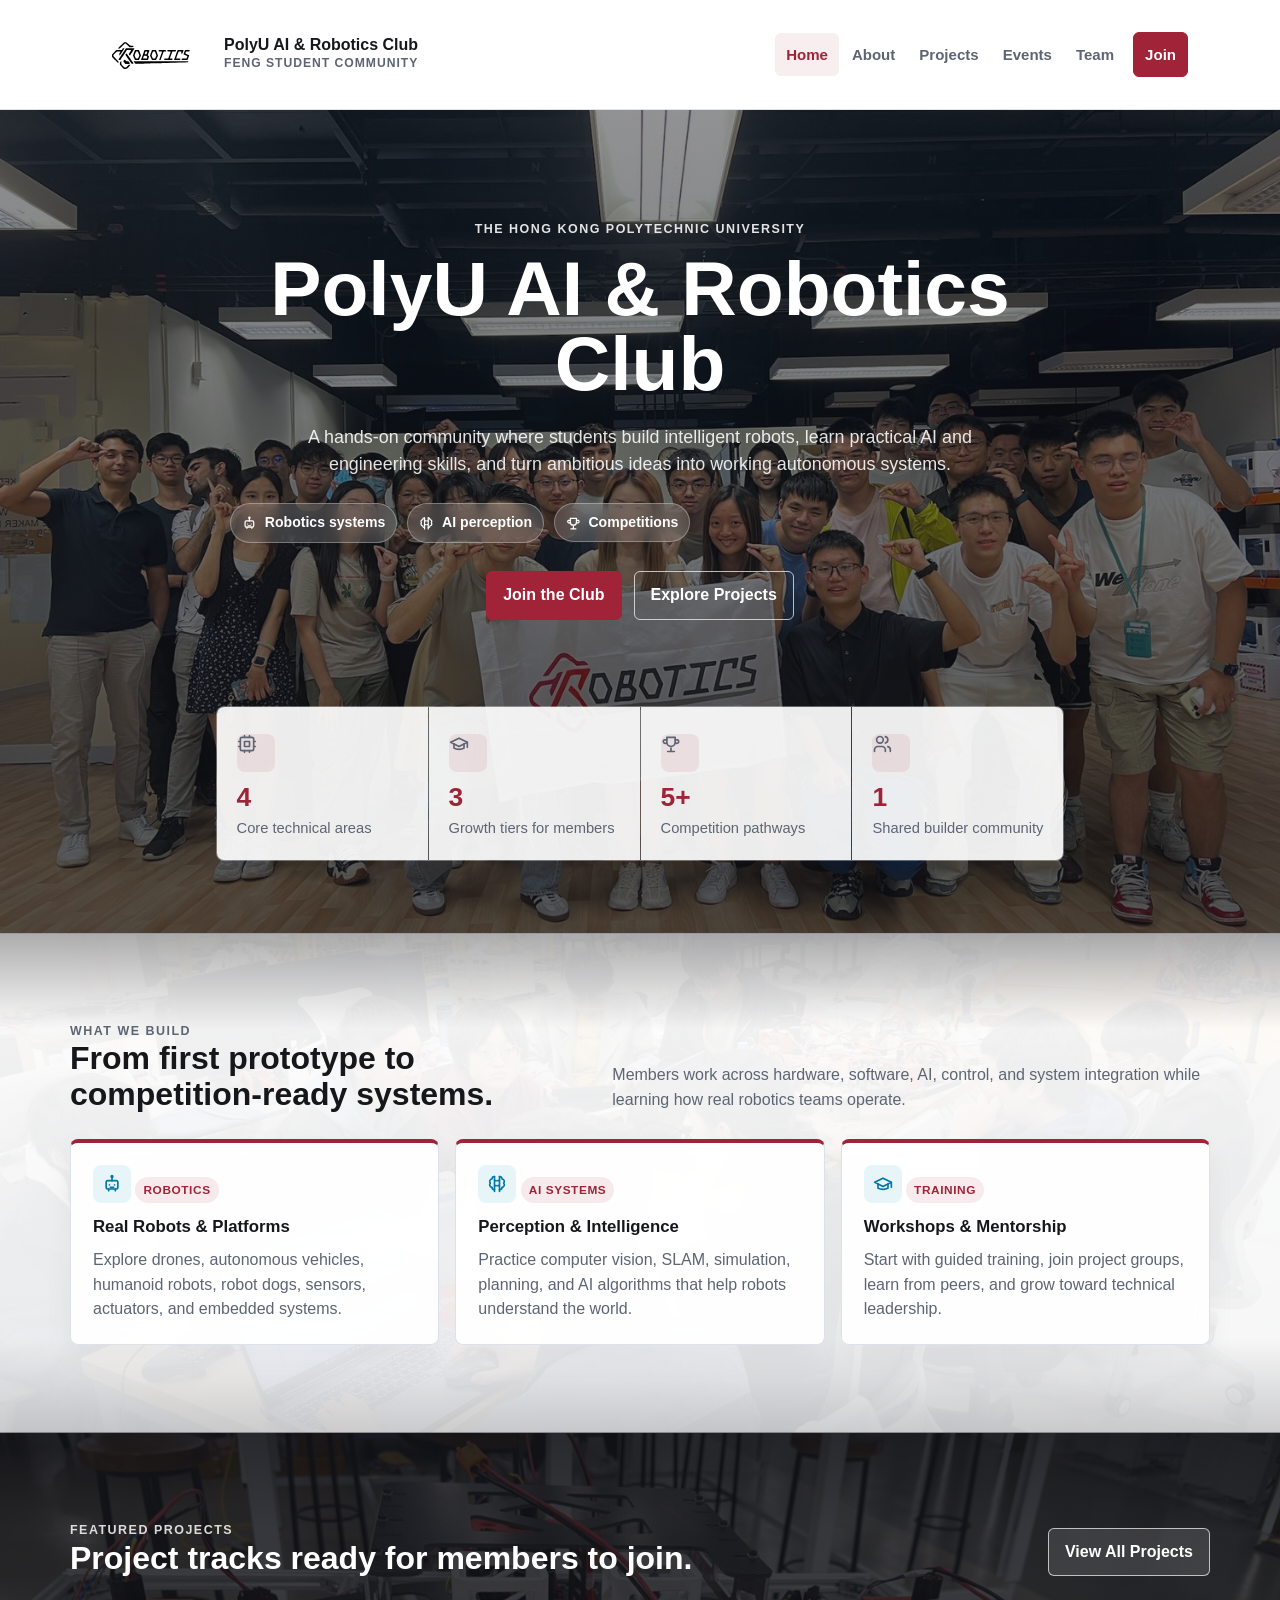
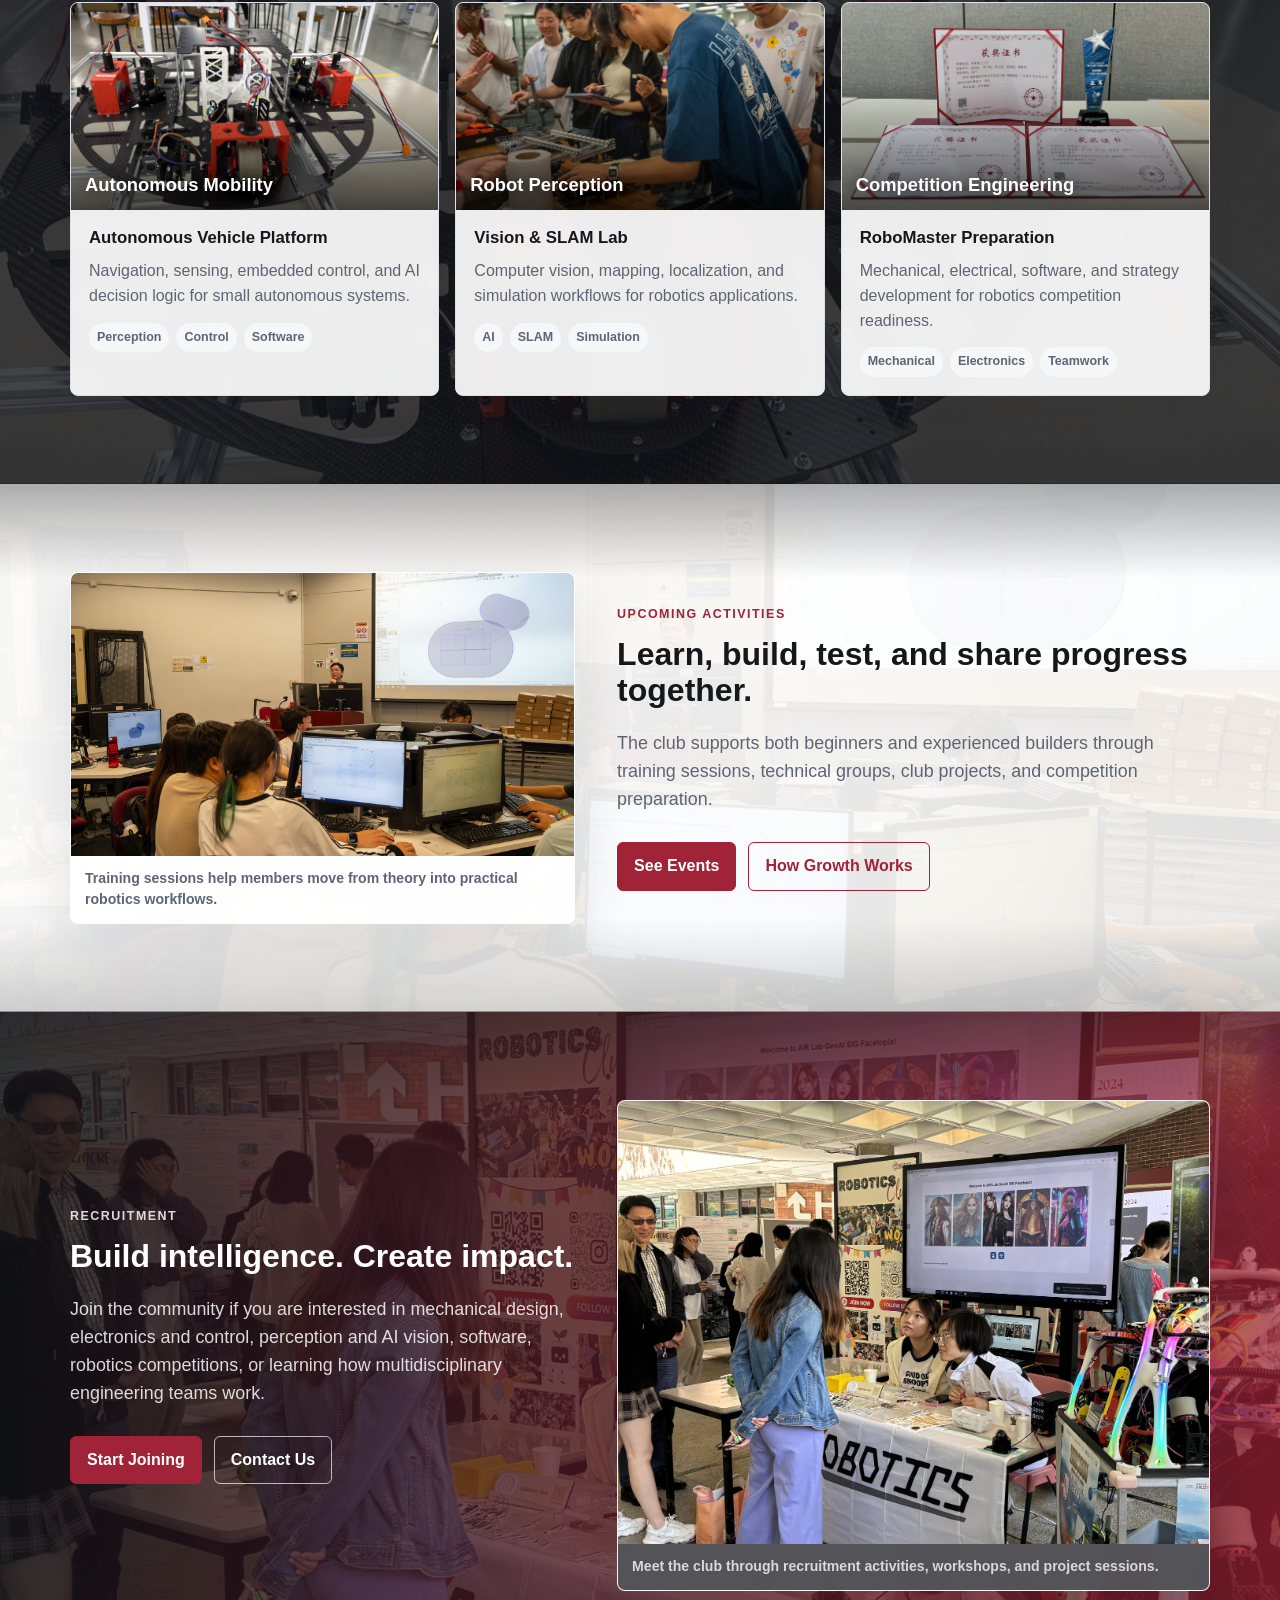
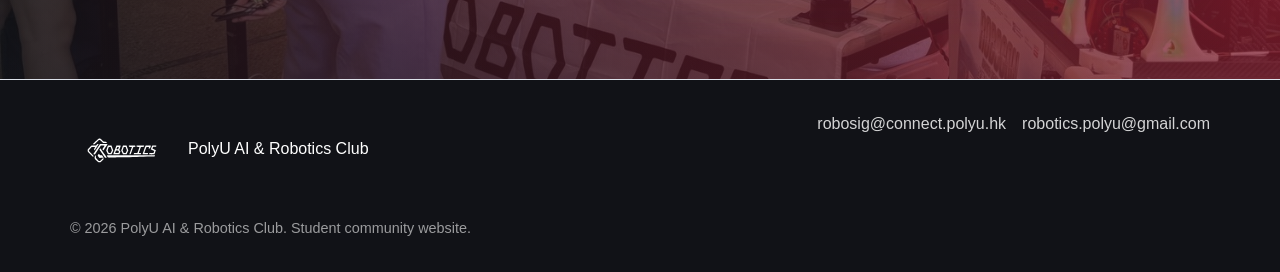
==== commit 8acd9ff6: "Update layout and supervision team" ====
--- a/index.html
+++ b/index.html
@@ -47,6 +47,11 @@
           <p class="lead">
             A hands-on community where students build intelligent robots, learn practical AI and engineering skills, and turn ambitious ideas into working autonomous systems.
           </p>
+          <div class="visual-tags" aria-label="Club strengths">
+            <span class="visual-tag"><svg class="icon" aria-hidden="true"><use href="assets/icons.svg#icon-bot"></use></svg>Robotics systems</span>
+            <span class="visual-tag"><svg class="icon" aria-hidden="true"><use href="assets/icons.svg#icon-brain"></use></svg>AI perception</span>
+            <span class="visual-tag"><svg class="icon" aria-hidden="true"><use href="assets/icons.svg#icon-trophy"></use></svg>Competitions</span>
+          </div>
           <div class="actions">
             <a class="button" href="join.html">Join the Club</a>
             <a class="button secondary" href="projects.html">Explore Projects</a>
@@ -55,18 +60,22 @@
       </div>
       <div class="stat-strip" aria-label="Club focus areas">
         <div class="stat">
+          <span class="stat-icon" aria-hidden="true"><svg class="icon"><use href="assets/icons.svg#icon-cpu"></use></svg></span>
           <strong>4</strong>
           <span>Core technical areas</span>
         </div>
         <div class="stat">
+          <span class="stat-icon" aria-hidden="true"><svg class="icon"><use href="assets/icons.svg#icon-graduation"></use></svg></span>
           <strong>3</strong>
           <span>Growth tiers for members</span>
         </div>
         <div class="stat">
+          <span class="stat-icon" aria-hidden="true"><svg class="icon"><use href="assets/icons.svg#icon-trophy"></use></svg></span>
           <strong>5+</strong>
           <span>Competition pathways</span>
         </div>
         <div class="stat">
+          <span class="stat-icon" aria-hidden="true"><svg class="icon"><use href="assets/icons.svg#icon-users"></use></svg></span>
           <strong>1</strong>
           <span>Shared builder community</span>
         </div>
@@ -84,16 +93,19 @@
         </div>
         <div class="grid grid-3">
           <article class="card accent">
+            <span class="card-icon" aria-hidden="true"><svg class="icon"><use href="assets/icons.svg#icon-bot"></use></svg></span>
             <span class="eyebrow">Robotics</span>
             <h3>Real Robots &amp; Platforms</h3>
             <p>Explore drones, autonomous vehicles, humanoid robots, robot dogs, sensors, actuators, and embedded systems.</p>
           </article>
           <article class="card accent">
+            <span class="card-icon" aria-hidden="true"><svg class="icon"><use href="assets/icons.svg#icon-brain"></use></svg></span>
             <span class="eyebrow">AI Systems</span>
             <h3>Perception &amp; Intelligence</h3>
             <p>Practice computer vision, SLAM, simulation, planning, and AI algorithms that help robots understand the world.</p>
           </article>
           <article class="card accent">
+            <span class="card-icon" aria-hidden="true"><svg class="icon"><use href="assets/icons.svg#icon-graduation"></use></svg></span>
             <span class="eyebrow">Training</span>
             <h3>Workshops &amp; Mentorship</h3>
             <p>Start with guided training, join project groups, learn from peers, and grow toward technical leadership.</p>
@@ -171,7 +183,7 @@
           <p class="kicker">Upcoming Activities</p>
           <h2>Learn, build, test, and share progress together.</h2>
           <p class="lead">
-            The club supports both beginners and experienced builders through training sessions, technical groups, internal projects, and competition preparation.
+            The club supports both beginners and experienced builders through training sessions, technical groups, club projects, and competition preparation.
           </p>
           <div class="actions">
             <a class="button" href="events.html">See Events</a>
@@ -209,11 +221,10 @@
         <span>PolyU AI &amp; Robotics Club</span>
       </a>
       <div class="footer-links" aria-label="Footer links">
-        <a href="https://linktr.ee/polyuairoboticsclub">Linktree</a>
         <a href="mailto:robosig@connect.polyu.hk">robosig@connect.polyu.hk</a>
         <a href="mailto:robotics.polyu@gmail.com">robotics.polyu@gmail.com</a>
       </div>
-      <p class="footer-note">&copy; 2026 PolyU AI &amp; Robotics Club. Student community website hosted on GitHub Pages.</p>
+      <p class="footer-note">&copy; 2026 PolyU AI &amp; Robotics Club. Student community website.</p>
     </div>
   </footer>
   <script src="assets/js/site.js"></script>
--- a/assets/css/styles.css
+++ b/assets/css/styles.css
@@ -47,6 +47,7 @@
 
 img {
   max-width: 100%;
+  height: auto;
   display: block;
 }
 
@@ -259,6 +260,13 @@
   color: #ffffff;
 }
 
+.join-hero {
+  background:
+    linear-gradient(90deg, rgba(17, 18, 23, 0.82), rgba(160, 35, 55, 0.66)),
+    url("../../images/club/promotion-table.jpg") center 44% / cover;
+  color: #ffffff;
+}
+
 .hero-inner {
   display: grid;
   grid-template-columns: minmax(0, 1.05fr) minmax(330px, 0.95fr);
@@ -281,7 +289,9 @@
 }
 
 .home-hero .kicker,
-.home-hero .lead {
+.home-hero .lead,
+.join-hero .kicker,
+.join-hero .lead {
   color: rgba(255, 255, 255, 0.88);
 }
 
@@ -355,6 +365,91 @@
 
 .page-lead {
   max-width: 760px;
+}
+
+.visual-tags {
+  display: flex;
+  flex-wrap: wrap;
+  gap: 10px;
+  margin-top: 24px;
+}
+
+.visual-tag {
+  display: inline-flex;
+  align-items: center;
+  gap: 8px;
+  min-height: 36px;
+  padding: 8px 11px;
+  border: 1px solid var(--line);
+  border-radius: 999px;
+  background: rgba(255, 255, 255, 0.72);
+  color: var(--ink);
+  font-size: 0.88rem;
+  font-weight: 800;
+}
+
+.home-hero .visual-tag,
+.join-hero .visual-tag {
+  border-color: rgba(255, 255, 255, 0.3);
+  background: rgba(255, 255, 255, 0.16);
+  color: #ffffff;
+  backdrop-filter: blur(8px);
+}
+
+.join-hero .card {
+  border-color: rgba(255, 255, 255, 0.26);
+  background: rgba(255, 255, 255, 0.96);
+  color: var(--ink);
+  backdrop-filter: blur(12px);
+}
+
+.join-hero .card h2,
+.join-hero .card p,
+.join-hero .card li,
+.join-hero .card .kicker {
+  color: var(--ink);
+}
+
+.join-hero .card .contact-list a {
+  color: var(--polyu-red);
+}
+
+.icon {
+  width: 1.05em;
+  height: 1.05em;
+  fill: none;
+  stroke: currentColor;
+  stroke-width: 2;
+  stroke-linecap: round;
+  stroke-linejoin: round;
+  flex: 0 0 auto;
+}
+
+.card-icon,
+.stat-icon,
+.event-icon {
+  display: inline-grid;
+  width: 38px;
+  aspect-ratio: 1 / 1;
+  margin-bottom: 14px;
+  place-items: center;
+  border-radius: var(--radius);
+  background: var(--accent-soft);
+  color: var(--accent);
+}
+
+.card-icon .icon,
+.stat-icon .icon,
+.event-icon .icon {
+  width: 20px;
+  height: 20px;
+}
+
+.home-section-projects .card-icon,
+.home-section-projects .event-icon,
+.home-section-recruitment .card-icon {
+  background: rgba(255, 255, 255, 0.18);
+  color: #ffffff;
 }
 
 .actions {
@@ -586,6 +681,12 @@
 .stat {
   padding: 20px;
   background: #ffffff;
+}
+
+.stat-icon {
+  margin-bottom: 12px;
+  background: rgba(160, 35, 55, 0.09);
+  color: var(--polyu-red);
 }
 
 .stat strong {
@@ -712,12 +813,24 @@
 
 .photo-panel img {
   width: 100%;
+  height: auto;
   aspect-ratio: 4 / 3;
   object-fit: cover;
 }
 
+.photo-panel img[src*="member-group"],
+.photo-panel img[src*="team-exchange"],
+.photo-panel img[src*="promotion-table"] {
+  object-position: center 44%;
+}
+
 .photo-panel.wide img {
   aspect-ratio: 16 / 9;
+}
+
+.photo-panel.wide img[src*="training-room"],
+.photo-panel.wide img[src*="team-working"] {
+  object-position: center 46%;
 }
 
 .photo-panel figcaption {
@@ -752,6 +865,11 @@
 .timeline-date {
   color: var(--polyu-red);
   font-weight: 850;
+}
+
+.timeline-date .card-icon {
+  display: grid;
+  margin-bottom: 8px;
 }
 
 .timeline-item p {
@@ -800,7 +918,8 @@
 .event-card-button {
   display: grid;
   width: 100%;
-  min-height: 320px;
+  aspect-ratio: 16 / 9;
+  min-height: 0;
   padding: 0;
   overflow: hidden;
   border: 0;
@@ -818,8 +937,8 @@
 
 .event-card-cover {
   grid-area: 1 / 1;
-  min-height: 190px;
-  background-position: center;
+  min-height: 100%;
+  background-position: center 46%;
   background-size: cover;
   transition: transform 0.32s ease;
 }
@@ -829,7 +948,7 @@
   display: flex;
   flex-direction: column;
   justify-content: flex-end;
-  min-height: 320px;
+  min-height: 100%;
   padding: 18px;
   background: linear-gradient(180deg, rgba(0, 0, 0, 0.08) 15%, rgba(0, 0, 0, 0.82) 100%);
   color: #ffffff;
@@ -838,6 +957,11 @@
 .event-card-content .eyebrow {
   width: fit-content;
   background: rgba(255, 255, 255, 0.9);
+}
+
+.event-icon {
+  background: rgba(255, 255, 255, 0.88);
+  color: var(--polyu-red);
 }
 
 .event-card-content h3,
@@ -875,8 +999,20 @@
 
 .card-media.photo img {
   width: 100%;
-  height: 190px;
+  height: auto;
+  aspect-ratio: 16 / 9;
   object-fit: cover;
+}
+
+.card-media.photo img[src*="robot-platform"],
+.card-media.photo img[src*="robot-training-bench"] {
+  object-position: center 52%;
+}
+
+.card-media.photo img[src*="member-group"],
+.card-media.photo img[src*="team-working"],
+.card-media.photo img[src*="team-exchange"] {
+  object-position: center 44%;
 }
 
 .card-media.photo strong {
@@ -979,10 +1115,104 @@
 
 .event-detail-image {
   width: 100%;
+  height: auto;
+  aspect-ratio: 16 / 9;
   max-height: 420px;
   object-fit: cover;
 }
 
+.supervision-layout {
+  display: grid;
+  gap: 16px;
+}
+
+.supervisor-card {
+  display: grid;
+  grid-template-columns: 156px minmax(0, 1fr);
+  gap: 22px;
+  align-items: center;
+  padding: 24px;
+  border: 1px solid var(--line);
+  border-top: 4px solid var(--polyu-red);
+  border-radius: var(--radius);
+  background: #ffffff;
+  box-shadow: 0 12px 30px rgba(18, 28, 45, 0.05);
+}
+
+.advisor-photo,
+.mentor-photo {
+  width: 100%;
+  aspect-ratio: 1 / 1;
+  border-radius: var(--radius);
+  object-fit: cover;
+  object-position: center 28%;
+}
+
+.advisor-photo {
+  width: 156px;
+  border: 1px solid var(--line);
+  box-shadow: 0 12px 28px rgba(18, 28, 45, 0.12);
+}
+
+.role-avatar {
+  display: grid;
+  width: 156px;
+  aspect-ratio: 1 / 1;
+  place-items: center;
+  border: 1px solid var(--line);
+  border-radius: var(--radius);
+  background:
+    linear-gradient(135deg, rgba(160, 35, 55, 0.92), rgba(0, 119, 167, 0.84)),
+    var(--soft);
+  color: #ffffff;
+  box-shadow: 0 12px 28px rgba(18, 28, 45, 0.12);
+}
+
+.role-avatar .icon {
+  width: 42px;
+  height: 42px;
+}
+
+.role-avatar.compact {
+  width: 64px;
+  margin-bottom: 14px;
+  box-shadow: none;
+}
+
+.role-avatar.compact .icon {
+  width: 26px;
+  height: 26px;
+}
+
+.supervisor-card p,
+.mentor-card p {
+  margin: 10px 0 0;
+  color: var(--muted);
+}
+
+.mentor-grid {
+  display: grid;
+  grid-template-columns: repeat(5, minmax(0, 1fr));
+  gap: 16px;
+}
+
+.leadership-grid {
+  grid-template-columns: repeat(4, minmax(0, 1fr));
+}
+
+.mentor-photo {
+  margin-bottom: 14px;
+  border: 1px solid var(--line);
+}
+
+.mentor-photo[src*="zhao-jiaqi"] {
+  object-position: center 18%;
+}
+
+.mentor-photo[src*="wang-junzhe"] {
+  object-position: center 22%;
+}
+
 .event-detail-body {
   padding: 24px;
 }
@@ -991,24 +1221,24 @@
   margin-top: 0;
 }
 
-.event-markdown {
+.event-rich-text {
   margin-top: 22px;
 }
 
-.event-markdown h3 {
+.event-rich-text h3 {
   margin-top: 24px;
   font-size: 1.2rem;
 }
 
-.event-markdown h4 {
+.event-rich-text h4 {
   margin: 20px 0 8px;
 }
 
-.event-markdown p {
+.event-rich-text p {
   color: var(--muted);
 }
 
-.event-markdown a {
+.event-rich-text a {
   color: var(--polyu-red);
   font-weight: 800;
 }
@@ -1200,6 +1430,7 @@
 
   .grid-3,
   .grid-4,
+  .mentor-grid,
   .stat-strip {
     grid-template-columns: repeat(2, minmax(0, 1fr));
   }
@@ -1296,8 +1527,18 @@
   .grid-2,
   .grid-3,
   .grid-4,
+  .mentor-grid,
   .stat-strip {
     grid-template-columns: 1fr;
+  }
+
+  .supervisor-card {
+    grid-template-columns: 1fr;
+  }
+
+  .advisor-photo,
+  .role-avatar {
+    width: min(156px, 100%);
   }
 
   .timeline-item {
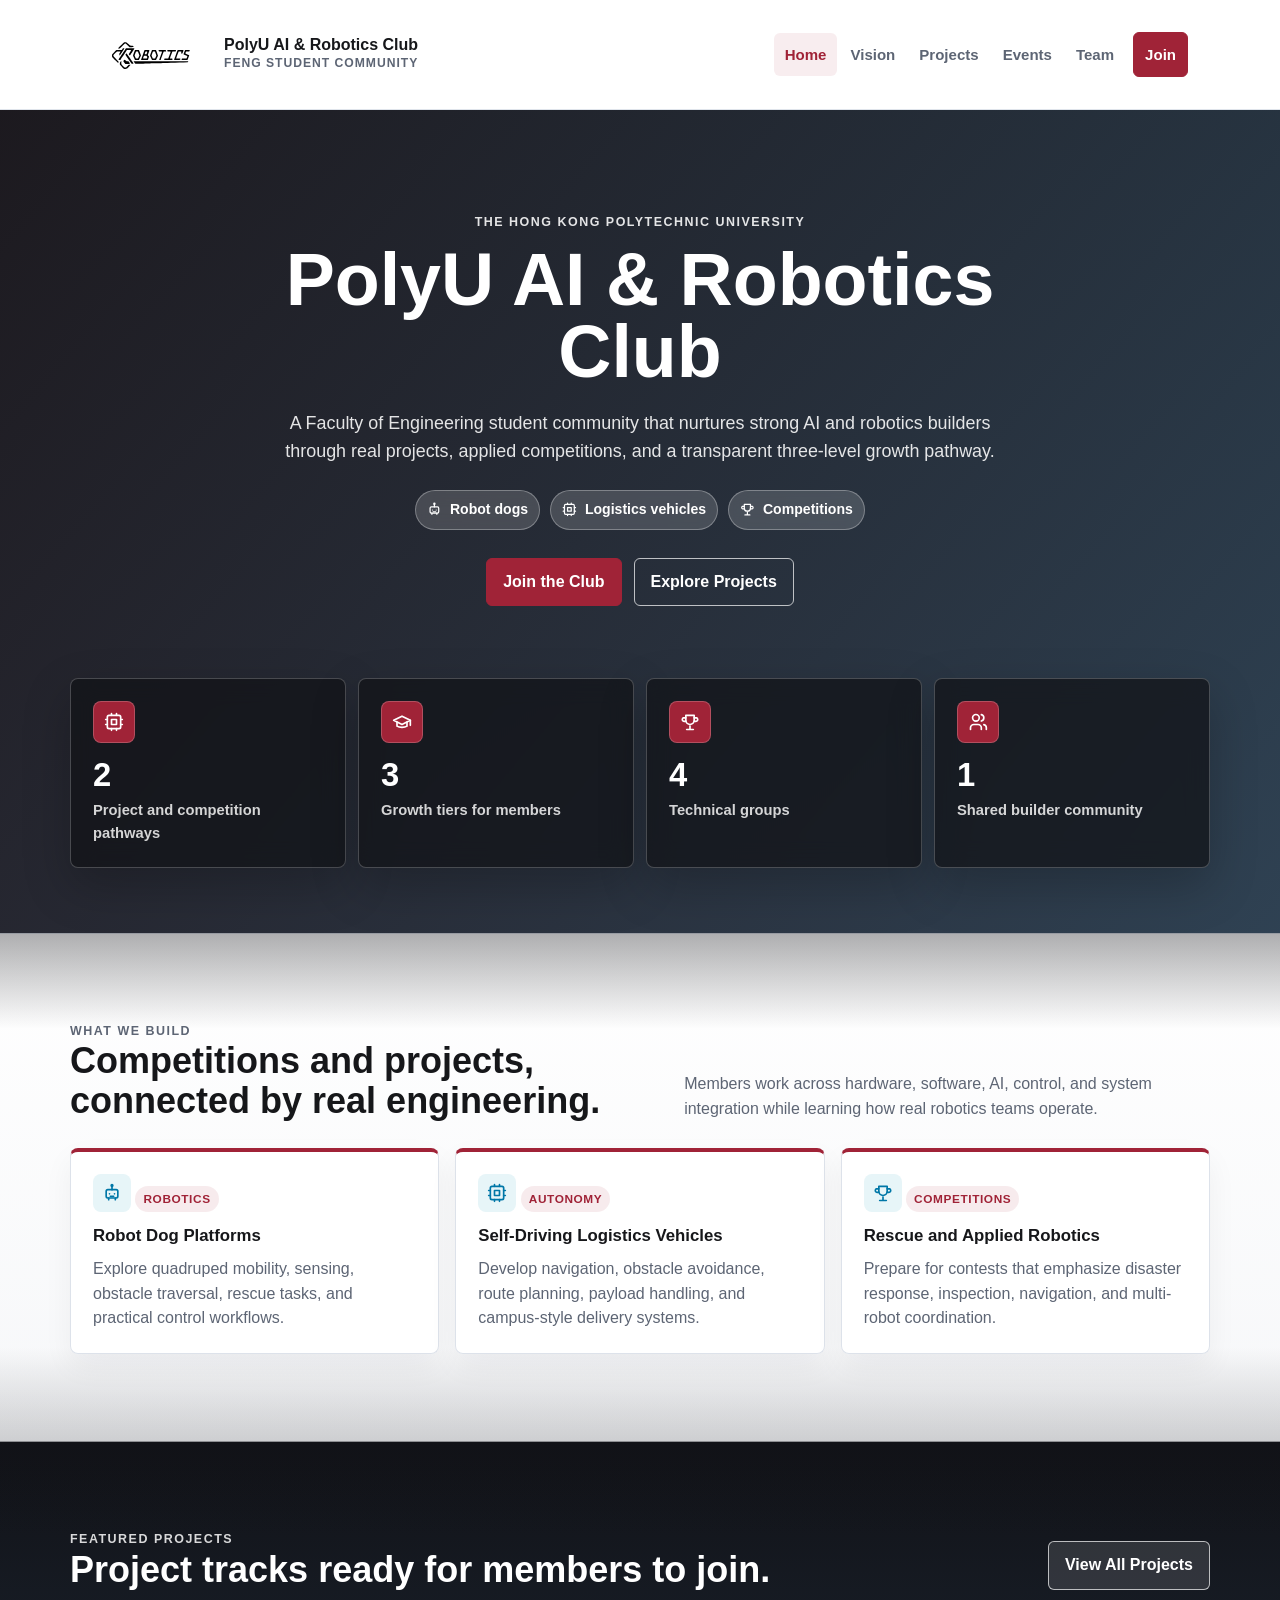
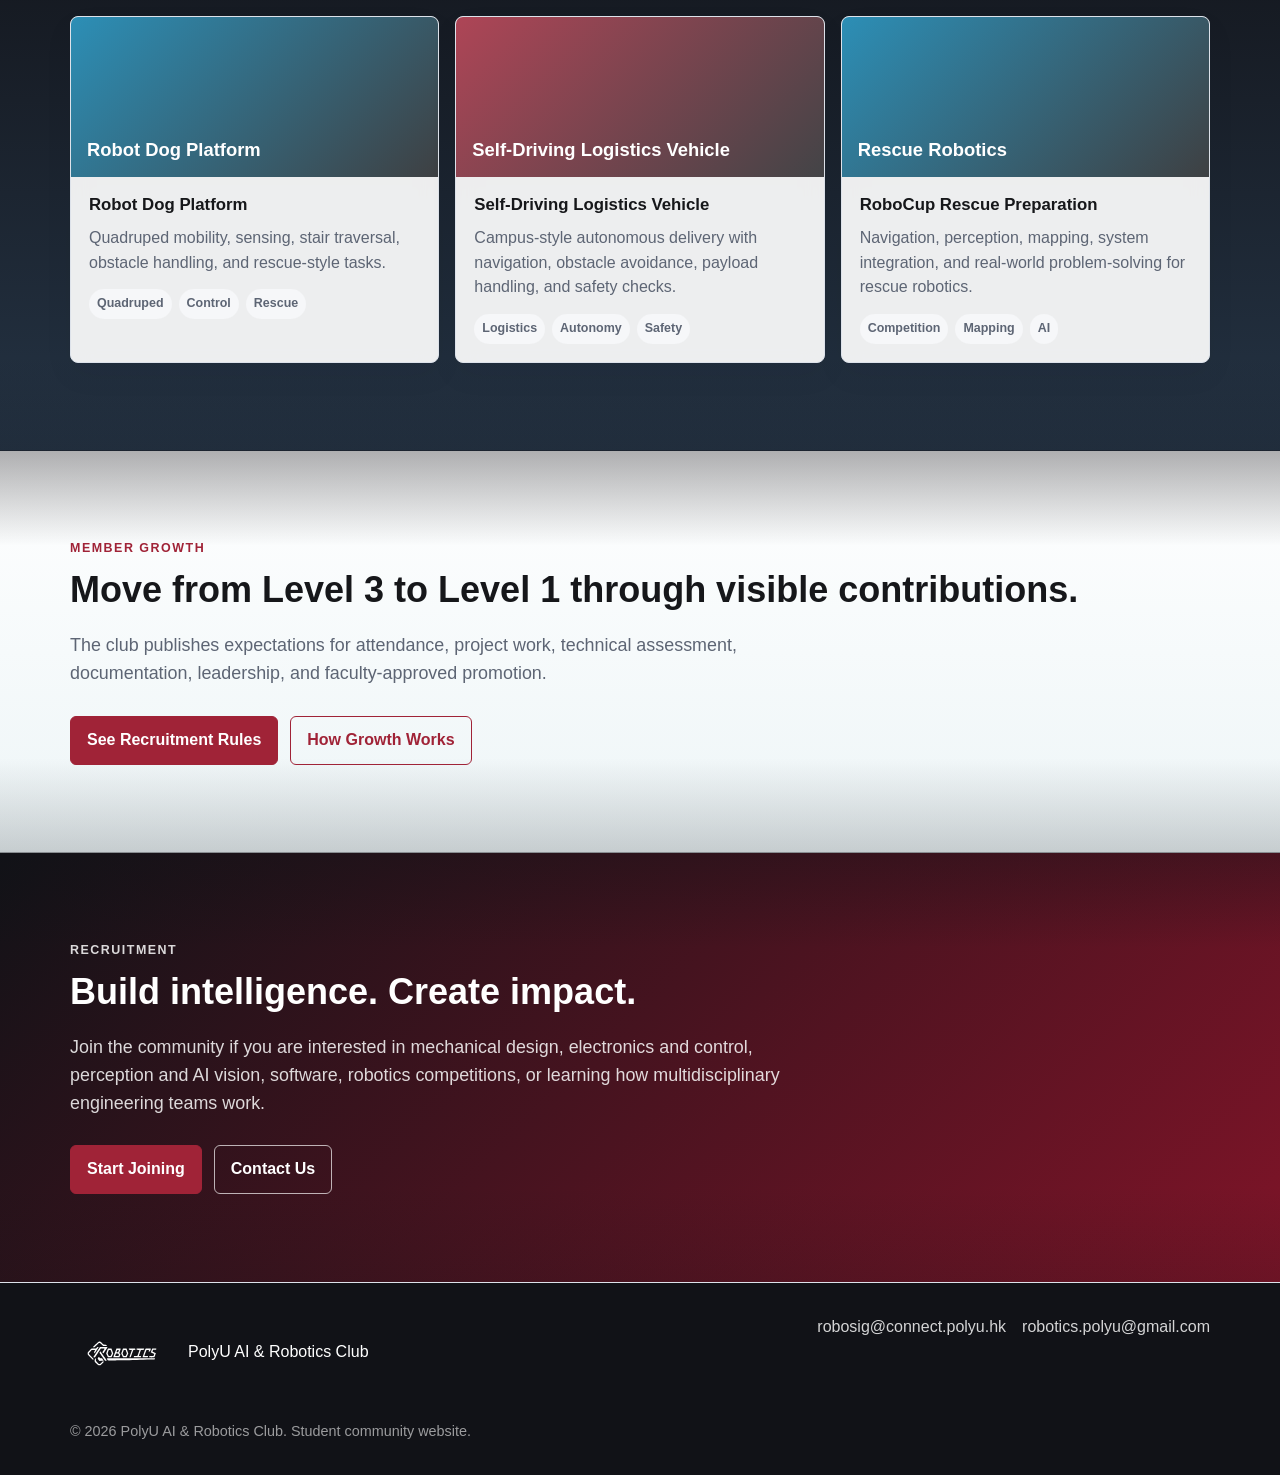
==== commit b66e5dc5: "update supervision team" ====
--- a/index.html
+++ b/index.html
@@ -4,7 +4,7 @@
   <meta charset="utf-8">
   <meta name="viewport" content="width=device-width, initial-scale=1">
   <title>PolyU AI &amp; Robotics Club</title>
-  <meta name="description" content="PolyU AI and Robotics Club is a hands-on student community for AI, robotics, autonomous systems, competitions, and real-world engineering projects.">
+  <meta name="description" content="PolyU AI and Robotics Club nurtures top students in AI and robotics through competitions, real-world projects, robot dog platforms, self-driving logistics vehicles, and transparent growth tiers.">
   <meta property="og:title" content="PolyU AI &amp; Robotics Club">
   <meta property="og:description" content="Build intelligence. Create impact.">
   <meta property="og:image" content="images/robotic_logo.jpg">
@@ -29,7 +29,7 @@
       </button>
       <nav id="primary-nav" class="primary-nav" aria-label="Primary navigation">
         <a href="index.html">Home</a>
-        <a href="about.html">About</a>
+        <a href="about.html">Vision</a>
         <a href="projects.html">Projects</a>
         <a href="events.html">Events</a>
         <a href="team.html">Team</a>
@@ -45,11 +45,11 @@
           <p class="kicker">The Hong Kong Polytechnic University</p>
           <h1>PolyU AI &amp; Robotics Club</h1>
           <p class="lead">
-            A hands-on community where students build intelligent robots, learn practical AI and engineering skills, and turn ambitious ideas into working autonomous systems.
+            A Faculty of Engineering student community that nurtures strong AI and robotics builders through real projects, applied competitions, and a transparent three-level growth pathway.
           </p>
           <div class="visual-tags" aria-label="Club strengths">
-            <span class="visual-tag"><svg class="icon" aria-hidden="true"><use href="assets/icons.svg#icon-bot"></use></svg>Robotics systems</span>
-            <span class="visual-tag"><svg class="icon" aria-hidden="true"><use href="assets/icons.svg#icon-brain"></use></svg>AI perception</span>
+            <span class="visual-tag"><svg class="icon" aria-hidden="true"><use href="assets/icons.svg#icon-bot"></use></svg>Robot dogs</span>
+            <span class="visual-tag"><svg class="icon" aria-hidden="true"><use href="assets/icons.svg#icon-cpu"></use></svg>Logistics vehicles</span>
             <span class="visual-tag"><svg class="icon" aria-hidden="true"><use href="assets/icons.svg#icon-trophy"></use></svg>Competitions</span>
           </div>
           <div class="actions">
@@ -61,8 +61,8 @@
       <div class="stat-strip" aria-label="Club focus areas">
         <div class="stat">
           <span class="stat-icon" aria-hidden="true"><svg class="icon"><use href="assets/icons.svg#icon-cpu"></use></svg></span>
-          <strong>4</strong>
-          <span>Core technical areas</span>
+          <strong>2</strong>
+          <span>Project and competition pathways</span>
         </div>
         <div class="stat">
           <span class="stat-icon" aria-hidden="true"><svg class="icon"><use href="assets/icons.svg#icon-graduation"></use></svg></span>
@@ -71,8 +71,8 @@
         </div>
         <div class="stat">
           <span class="stat-icon" aria-hidden="true"><svg class="icon"><use href="assets/icons.svg#icon-trophy"></use></svg></span>
-          <strong>5+</strong>
-          <span>Competition pathways</span>
+          <strong>4</strong>
+          <span>Technical groups</span>
         </div>
         <div class="stat">
           <span class="stat-icon" aria-hidden="true"><svg class="icon"><use href="assets/icons.svg#icon-users"></use></svg></span>
@@ -87,7 +87,7 @@
         <div class="section-heading">
           <div>
             <p class="kicker">What We Build</p>
-            <h2>From first prototype to competition-ready systems.</h2>
+          <h2>Competitions and projects, connected by real engineering.</h2>
           </div>
           <p>Members work across hardware, software, AI, control, and system integration while learning how real robotics teams operate.</p>
         </div>
@@ -95,20 +95,20 @@
           <article class="card accent">
             <span class="card-icon" aria-hidden="true"><svg class="icon"><use href="assets/icons.svg#icon-bot"></use></svg></span>
             <span class="eyebrow">Robotics</span>
-            <h3>Real Robots &amp; Platforms</h3>
-            <p>Explore drones, autonomous vehicles, humanoid robots, robot dogs, sensors, actuators, and embedded systems.</p>
+            <h3>Robot Dog Platforms</h3>
+            <p>Explore quadruped mobility, sensing, obstacle traversal, rescue tasks, and practical control workflows.</p>
           </article>
           <article class="card accent">
-            <span class="card-icon" aria-hidden="true"><svg class="icon"><use href="assets/icons.svg#icon-brain"></use></svg></span>
-            <span class="eyebrow">AI Systems</span>
-            <h3>Perception &amp; Intelligence</h3>
-            <p>Practice computer vision, SLAM, simulation, planning, and AI algorithms that help robots understand the world.</p>
+            <span class="card-icon" aria-hidden="true"><svg class="icon"><use href="assets/icons.svg#icon-cpu"></use></svg></span>
+            <span class="eyebrow">Autonomy</span>
+            <h3>Self-Driving Logistics Vehicles</h3>
+            <p>Develop navigation, obstacle avoidance, route planning, payload handling, and campus-style delivery systems.</p>
           </article>
           <article class="card accent">
-            <span class="card-icon" aria-hidden="true"><svg class="icon"><use href="assets/icons.svg#icon-graduation"></use></svg></span>
-            <span class="eyebrow">Training</span>
-            <h3>Workshops &amp; Mentorship</h3>
-            <p>Start with guided training, join project groups, learn from peers, and grow toward technical leadership.</p>
+            <span class="card-icon" aria-hidden="true"><svg class="icon"><use href="assets/icons.svg#icon-trophy"></use></svg></span>
+            <span class="eyebrow">Competitions</span>
+            <h3>Rescue and Applied Robotics</h3>
+            <p>Prepare for contests that emphasize disaster response, inspection, navigation, and multi-robot coordination.</p>
           </article>
         </div>
       </div>
@@ -119,74 +119,67 @@
         <div class="section-heading">
           <div>
             <p class="kicker">Featured Projects</p>
-            <h2>Project tracks ready for members to join.</h2>
+          <h2>Project tracks ready for members to join.</h2>
           </div>
           <a class="button ghost" href="projects.html">View All Projects</a>
         </div>
         <div class="grid grid-3">
           <article class="project-card">
-            <div class="card-media photo">
-              <img src="images/club/robot-platform.jpg" width="1500" height="844" alt="Robotics platform hardware on a workbench">
-              <strong>Autonomous Mobility</strong>
+            <div class="card-media">
+              <strong>Robot Dog Platform</strong>
             </div>
             <div class="card-body">
-              <h3>Autonomous Vehicle Platform</h3>
-              <p>Navigation, sensing, embedded control, and AI decision logic for small autonomous systems.</p>
+              <h3>Robot Dog Platform</h3>
+              <p>Quadruped mobility, sensing, stair traversal, obstacle handling, and rescue-style tasks.</p>
               <ul class="tag-list">
-                <li>Perception</li>
+                <li>Quadruped</li>
                 <li>Control</li>
-                <li>Software</li>
+                <li>Rescue</li>
               </ul>
             </div>
           </article>
           <article class="project-card">
-            <div class="card-media photo">
-              <img src="images/club/hands-on-training.jpg" width="1500" height="1000" alt="Students working hands-on with robotics equipment">
-              <strong>Robot Perception</strong>
+            <div class="card-media red">
+              <strong>Self-Driving Logistics Vehicle</strong>
             </div>
             <div class="card-body">
-              <h3>Vision &amp; SLAM Lab</h3>
-              <p>Computer vision, mapping, localization, and simulation workflows for robotics applications.</p>
+              <h3>Self-Driving Logistics Vehicle</h3>
+              <p>Campus-style autonomous delivery with navigation, obstacle avoidance, payload handling, and safety checks.</p>
               <ul class="tag-list">
+                <li>Logistics</li>
+                <li>Autonomy</li>
+                <li>Safety</li>
+              </ul>
+            </div>
+          </article>
+          <article class="project-card">
+            <div class="card-media">
+              <strong>Rescue Robotics</strong>
+            </div>
+            <div class="card-body">
+              <h3>RoboCup Rescue Preparation</h3>
+              <p>Navigation, perception, mapping, system integration, and real-world problem-solving for rescue robotics.</p>
+              <ul class="tag-list">
+                <li>Competition</li>
+                <li>Mapping</li>
                 <li>AI</li>
-                <li>SLAM</li>
-                <li>Simulation</li>
               </ul>
             </div>
           </article>
-          <article class="project-card">
-            <div class="card-media photo">
-              <img src="images/club/competition-achievement.jpg" width="1500" height="1125" alt="Competition certificates and trophy displayed on a table">
-              <strong>Competition Engineering</strong>
-            </div>
-            <div class="card-body">
-              <h3>RoboMaster Preparation</h3>
-              <p>Mechanical, electrical, software, and strategy development for robotics competition readiness.</p>
-              <ul class="tag-list">
-                <li>Mechanical</li>
-                <li>Electronics</li>
-                <li>Teamwork</li>
-              </ul>
-            </div>
-          </article>
         </div>
       </div>
     </section>
 
     <section class="section home-section home-section-activities">
-      <div class="section-inner split">
-        <figure class="photo-panel wide">
-          <img src="images/club/training-room.jpg" width="1500" height="1000" alt="Club training session in a computer classroom">
-          <figcaption>Training sessions help members move from theory into practical robotics workflows.</figcaption>
-        </figure>
+      <div class="section-inner">
         <div>
-          <p class="kicker">Upcoming Activities</p>
-          <h2>Learn, build, test, and share progress together.</h2>
+          <p class="kicker">Member Growth</p>
+          <h2>Move from Level 3 to Level 1 through visible contributions.</h2>
           <p class="lead">
-            The club supports both beginners and experienced builders through training sessions, technical groups, club projects, and competition preparation.
+            The club publishes expectations for attendance, project work, technical assessment, documentation, leadership, and faculty-approved promotion.
           </p>
           <div class="actions">
-            <a class="button" href="events.html">See Events</a>
+            <a class="button" href="join.html">See Recruitment Rules</a>
             <a class="button secondary" href="about.html">How Growth Works</a>
           </div>
         </div>
@@ -194,7 +187,7 @@
     </section>
 
     <section class="section home-section home-section-recruitment">
-      <div class="section-inner split">
+      <div class="section-inner">
         <div>
           <p class="kicker">Recruitment</p>
           <h2>Build intelligence. Create impact.</h2>
@@ -206,10 +199,6 @@
             <a class="button secondary" href="mailto:robosig@connect.polyu.hk">Contact Us</a>
           </div>
         </div>
-        <figure class="photo-panel">
-          <img src="images/club/promotion-table.jpg" width="1500" height="1125" alt="Club promotion table with robotics displays and students speaking with visitors">
-          <figcaption>Meet the club through recruitment activities, workshops, and project sessions.</figcaption>
-        </figure>
       </div>
     </section>
   </main>
--- a/assets/css/styles.css
+++ b/assets/css/styles.css
@@ -255,15 +255,15 @@
   padding-top: 86px;
   padding-bottom: 48px;
   background:
-    linear-gradient(180deg, rgba(17, 18, 23, 0.46), rgba(17, 18, 23, 0.72)),
-    url("../../images/club/member-group.jpg") center 42% / cover;
+    linear-gradient(135deg, rgba(17, 18, 23, 0.94), rgba(36, 51, 68, 0.9)),
+    linear-gradient(90deg, rgba(160, 35, 55, 0.5), rgba(0, 119, 167, 0.42));
   color: #ffffff;
 }
 
 .join-hero {
   background:
-    linear-gradient(90deg, rgba(17, 18, 23, 0.82), rgba(160, 35, 55, 0.66)),
-    url("../../images/club/promotion-table.jpg") center 44% / cover;
+    linear-gradient(135deg, rgba(17, 18, 23, 0.94), rgba(160, 35, 55, 0.82)),
+    linear-gradient(90deg, rgba(0, 119, 167, 0.42), rgba(255, 255, 255, 0));
   color: #ffffff;
 }
 
@@ -298,6 +298,10 @@
 .home-hero .lead {
   margin-right: auto;
   margin-left: auto;
+}
+
+.home-hero .visual-tags {
+  justify-content: center;
 }
 
 .home-hero .actions {
@@ -333,19 +337,19 @@
 .page-title {
   margin: 0;
   max-width: 820px;
-  font-size: clamp(2.4rem, 6vw, 5rem);
+  font-size: 4.6rem;
   line-height: 0.98;
   letter-spacing: 0;
 }
 
 .page-title {
   max-width: 900px;
-  font-size: clamp(2.15rem, 4.5vw, 4.2rem);
+  font-size: 3.75rem;
 }
 
 h2 {
   margin: 0;
-  font-size: clamp(1.55rem, 2.5vw, 2.35rem);
+  font-size: 2.25rem;
   line-height: 1.12;
   letter-spacing: 0;
 }
@@ -558,22 +562,22 @@
 .stat-strip {
   display: grid;
   grid-template-columns: repeat(4, minmax(0, 1fr));
-  gap: 1px;
+  gap: 12px;
   max-width: var(--content);
   margin: 38px auto 0;
-  overflow: hidden;
-  border: 1px solid var(--line);
-  border-radius: var(--radius);
-  background: var(--line);
+  border-radius: var(--radius);
 }
 
 .home-hero .stat-strip {
-  border-color: rgba(255, 255, 255, 0.18);
-  background: rgba(255, 255, 255, 0.18);
+  width: min(100%, var(--content));
+  padding: 0;
 }
 
 .home-hero .stat {
-  background: rgba(255, 255, 255, 0.9);
+  border: 1px solid rgba(255, 255, 255, 0.22);
+  background: rgba(17, 18, 23, 0.72);
+  box-shadow: 0 18px 48px rgba(0, 0, 0, 0.22);
+  backdrop-filter: blur(12px);
 }
 
 .home-section {
@@ -608,28 +612,20 @@
 }
 
 .home-section-build {
-  background:
-    linear-gradient(180deg, rgba(255, 255, 255, 0.94), rgba(246, 247, 249, 0.94)),
-    url("../../images/club/team-working.jpg") center / cover;
+  background: linear-gradient(180deg, #ffffff, #f6f7f9);
 }
 
 .home-section-projects {
-  background:
-    linear-gradient(180deg, rgba(17, 18, 23, 0.84), rgba(17, 18, 23, 0.78)),
-    url("../../images/club/robot-platform.jpg") center / cover;
+  background: linear-gradient(180deg, #111217, #243344);
   color: #ffffff;
 }
 
 .home-section-activities {
-  background:
-    linear-gradient(90deg, rgba(255, 255, 255, 0.96), rgba(255, 255, 255, 0.88)),
-    url("../../images/club/training-room.jpg") center / cover;
+  background: linear-gradient(180deg, #ffffff, #edf5f7);
 }
 
 .home-section-recruitment {
-  background:
-    linear-gradient(90deg, rgba(17, 18, 23, 0.84), rgba(160, 35, 55, 0.7)),
-    url("../../images/club/promotion-table.jpg") center / cover;
+  background: linear-gradient(135deg, #111217, var(--polyu-red-dark));
   color: #ffffff;
 }
 
@@ -679,7 +675,9 @@
 }
 
 .stat {
-  padding: 20px;
+  min-height: 148px;
+  padding: 22px;
+  border-radius: var(--radius);
   background: #ffffff;
 }
 
@@ -692,7 +690,7 @@
 .stat strong {
   display: block;
   color: var(--polyu-red);
-  font-size: 1.65rem;
+  font-size: 1.9rem;
   line-height: 1;
 }
 
@@ -701,6 +699,35 @@
   margin-top: 7px;
   color: var(--muted);
   font-size: 0.92rem;
+}
+
+.stat .stat-icon {
+  display: inline-grid;
+  width: 42px;
+  aspect-ratio: 1 / 1;
+  margin-top: 0;
+  margin-bottom: 16px;
+  place-items: center;
+  border: 1px solid rgba(160, 35, 55, 0.24);
+  border-radius: var(--radius);
+  background: rgba(160, 35, 55, 0.14);
+  color: var(--polyu-red);
+}
+
+.home-hero .stat strong {
+  color: #ffffff;
+  font-size: 2.05rem;
+}
+
+.home-hero .stat span:not(.stat-icon) {
+  color: rgba(255, 255, 255, 0.82);
+  font-weight: 750;
+}
+
+.home-hero .stat .stat-icon {
+  border-color: rgba(255, 255, 255, 0.2);
+  background: var(--polyu-red);
+  color: #ffffff;
 }
 
 .section-heading {
@@ -737,34 +764,306 @@
 .card,
 .project-card,
 .event-card,
-.person-card {
+.person-card,
+.tier-card,
+.rule-panel {
   border: 1px solid var(--line);
   border-radius: var(--radius);
   background: var(--panel);
   box-shadow: 0 12px 30px rgba(18, 28, 45, 0.05);
 }
 
-.card {
+.card,
+.tier-card,
+.rule-panel {
   padding: 22px;
 }
 
-.card.accent {
+.card.accent,
+.tier-card.featured {
   border-top: 4px solid var(--polyu-red);
 }
 
 .card h3,
 .project-card h3,
 .event-card h3,
-.person-card h3 {
+.person-card h3,
+.tier-card h3,
+.rule-panel h3 {
   color: var(--ink);
 }
 
 .card p,
 .project-card p,
 .event-card p,
-.person-card p {
+.person-card p,
+.tier-card p,
+.rule-panel p {
   margin: 10px 0 0;
   color: var(--muted);
+}
+
+.rule-grid {
+  display: grid;
+  grid-template-columns: repeat(3, minmax(0, 1fr));
+  gap: 16px;
+  margin-top: 16px;
+}
+
+.growth-section {
+  background:
+    linear-gradient(180deg, #ffffff, #f6f7f9);
+}
+
+.growth-ladder {
+  display: grid;
+  grid-template-columns: minmax(0, 1fr) auto minmax(0, 1fr) auto minmax(0, 1fr);
+  gap: 14px;
+  align-items: stretch;
+}
+
+.level-node {
+  position: relative;
+  display: grid;
+  grid-template-columns: 72px minmax(0, 1fr);
+  gap: 16px;
+  min-height: 190px;
+  padding: 22px;
+  overflow: hidden;
+  border: 1px solid var(--line);
+  border-radius: var(--radius);
+  background: #ffffff;
+  box-shadow: 0 16px 38px rgba(18, 28, 45, 0.08);
+}
+
+.level-node::after {
+  position: absolute;
+  right: -36px;
+  bottom: -48px;
+  width: 140px;
+  aspect-ratio: 1 / 1;
+  border: 1px solid rgba(160, 35, 55, 0.14);
+  border-radius: 50%;
+  content: "";
+}
+
+.level-1 {
+  border-top: 4px solid var(--polyu-red);
+}
+
+.level-2 {
+  border-top: 4px solid var(--accent);
+}
+
+.level-3 {
+  border-top: 4px solid var(--success);
+}
+
+.level-number {
+  display: grid;
+  width: 72px;
+  height: 72px;
+  place-items: center;
+  border-radius: var(--radius);
+  background: var(--ink);
+  color: #ffffff;
+  font-size: 1.45rem;
+  font-weight: 900;
+}
+
+.level-1 .level-number {
+  background: var(--polyu-red);
+}
+
+.level-2 .level-number {
+  background: var(--accent);
+}
+
+.level-3 .level-number {
+  background: var(--success);
+}
+
+.level-node p {
+  margin: 10px 0 0;
+  color: var(--muted);
+}
+
+.ladder-arrow {
+  align-self: center;
+  display: inline-flex;
+  align-items: center;
+  justify-content: center;
+  min-width: 76px;
+  min-height: 38px;
+  padding: 8px 12px;
+  border: 1px solid var(--line-strong);
+  border-radius: 999px;
+  background: #ffffff;
+  color: var(--polyu-red);
+  font-size: 0.82rem;
+  font-weight: 900;
+  text-transform: uppercase;
+}
+
+.promotion-board {
+  display: grid;
+  grid-template-columns: minmax(0, 0.9fr) minmax(0, 1.1fr);
+  gap: 16px;
+  margin-top: 18px;
+}
+
+.promotion-card {
+  padding: 22px;
+  border: 1px solid var(--line);
+  border-radius: var(--radius);
+  background: #ffffff;
+  box-shadow: 0 12px 30px rgba(18, 28, 45, 0.05);
+}
+
+.promotion-card.featured {
+  border-top: 4px solid var(--polyu-red);
+}
+
+.promotion-head {
+  display: flex;
+  align-items: center;
+  gap: 14px;
+}
+
+.promotion-head p {
+  margin: 6px 0 0;
+  color: var(--muted);
+}
+
+.path-badge {
+  display: grid;
+  width: 70px;
+  height: 70px;
+  place-items: center;
+  border-radius: var(--radius);
+  background: rgba(160, 35, 55, 0.1);
+  color: var(--polyu-red);
+  font-weight: 900;
+}
+
+.milestone-list {
+  display: grid;
+  gap: 10px;
+  margin: 18px 0 0;
+  padding: 0;
+  list-style: none;
+}
+
+.milestone-list.two-column {
+  grid-template-columns: repeat(2, minmax(0, 1fr));
+}
+
+.milestone-list li {
+  position: relative;
+  padding: 12px 12px 12px 34px;
+  border: 1px solid var(--line);
+  border-radius: var(--radius);
+  background: var(--soft);
+  color: var(--muted);
+}
+
+.milestone-list li::before {
+  position: absolute;
+  top: 18px;
+  left: 14px;
+  width: 8px;
+  height: 8px;
+  border-radius: 50%;
+  background: var(--polyu-red);
+  content: "";
+}
+
+.evaluation-flow {
+  display: grid;
+  grid-template-columns: repeat(5, minmax(0, 1fr));
+  gap: 10px;
+  margin-top: 18px;
+}
+
+.evaluation-flow div {
+  padding: 16px;
+  border: 1px solid var(--line);
+  border-radius: var(--radius);
+  background: #ffffff;
+}
+
+.evaluation-flow span,
+.evaluation-flow strong {
+  display: block;
+}
+
+.evaluation-flow span {
+  color: var(--polyu-red);
+  font-size: 0.76rem;
+  font-weight: 900;
+  letter-spacing: 0.08em;
+  text-transform: uppercase;
+}
+
+.evaluation-flow strong {
+  margin-top: 6px;
+  font-size: 0.95rem;
+}
+
+.check-list {
+  display: grid;
+  gap: 10px;
+  margin: 14px 0 0;
+  padding: 0;
+  list-style: none;
+}
+
+.check-list li {
+  position: relative;
+  padding-left: 22px;
+  color: var(--muted);
+}
+
+.check-list li::before {
+  position: absolute;
+  top: 0.68em;
+  left: 0;
+  width: 8px;
+  height: 8px;
+  border-radius: 50%;
+  background: var(--polyu-red);
+  content: "";
+}
+
+.previous-club-section {
+  background: #ffffff;
+}
+
+.legacy-gallery {
+  display: grid;
+  grid-template-columns: repeat(4, minmax(0, 1fr));
+  gap: 12px;
+}
+
+.legacy-gallery figure {
+  overflow: hidden;
+  margin: 0;
+  border: 1px solid var(--line);
+  border-radius: var(--radius);
+  background: #ffffff;
+}
+
+.legacy-gallery img {
+  width: 100%;
+  aspect-ratio: 4 / 3;
+  object-fit: cover;
+}
+
+.legacy-gallery figcaption {
+  padding: 10px 12px;
+  color: var(--muted);
+  font-size: 0.86rem;
+  font-weight: 800;
 }
 
 .eyebrow {
@@ -826,6 +1125,13 @@
 
 .photo-panel.wide img {
   aspect-ratio: 16 / 9;
+}
+
+.logo-panel img {
+  aspect-ratio: 4 / 3;
+  object-fit: contain;
+  padding: 34px;
+  background: #ffffff;
 }
 
 .photo-panel.wide img[src*="training-room"],
@@ -1126,6 +1432,42 @@
   gap: 16px;
 }
 
+.board-grid {
+  display: grid;
+  grid-template-columns: repeat(3, minmax(0, 1fr));
+  gap: 16px;
+  align-items: stretch;
+}
+
+.board-card {
+  display: flex;
+  flex-direction: column;
+}
+
+.featured-board-card {
+  border-top: 4px solid var(--polyu-red);
+}
+
+.board-photo {
+  width: 112px;
+  height: 132px;
+  margin-bottom: 16px;
+  object-position: center 18%;
+}
+
+.text-link {
+  display: inline-flex;
+  width: fit-content;
+  margin-top: 14px;
+  color: var(--polyu-red);
+  font-weight: 850;
+  text-decoration: none;
+}
+
+.text-link:hover {
+  text-decoration: underline;
+}
+
 .supervisor-card {
   display: grid;
   grid-template-columns: 156px minmax(0, 1fr);
@@ -1198,6 +1540,19 @@
 
 .leadership-grid {
   grid-template-columns: repeat(4, minmax(0, 1fr));
+}
+
+.student-team-grid {
+  grid-template-columns: repeat(5, minmax(0, 1fr));
+}
+
+.student-photo {
+  width: 100%;
+  aspect-ratio: 1 / 1;
+  margin-bottom: 14px;
+  border: 1px solid var(--line);
+  border-radius: var(--radius);
+  object-fit: cover;
 }
 
 .mentor-photo {
@@ -1431,8 +1786,22 @@
   .grid-3,
   .grid-4,
   .mentor-grid,
+  .rule-grid,
+  .legacy-gallery,
+  .board-grid,
+  .growth-ladder,
+  .promotion-board,
+  .evaluation-flow,
   .stat-strip {
     grid-template-columns: repeat(2, minmax(0, 1fr));
+  }
+
+  .ladder-arrow {
+    display: none;
+  }
+
+  .milestone-list.two-column {
+    grid-template-columns: 1fr;
   }
 
   .hero-visual,
@@ -1443,6 +1812,18 @@
   .section-heading {
     align-items: start;
     flex-direction: column;
+  }
+
+  h1 {
+    font-size: 3.7rem;
+  }
+
+  .page-title {
+    font-size: 3.1rem;
+  }
+
+  h2 {
+    font-size: 2rem;
   }
 
   .footer-links {
@@ -1528,6 +1909,12 @@
   .grid-3,
   .grid-4,
   .mentor-grid,
+  .rule-grid,
+  .legacy-gallery,
+  .board-grid,
+  .growth-ladder,
+  .promotion-board,
+  .evaluation-flow,
   .stat-strip {
     grid-template-columns: 1fr;
   }
@@ -1543,6 +1930,16 @@
 
   .timeline-item {
     grid-template-columns: 1fr;
+  }
+
+  h1,
+  .page-title {
+    font-size: 2.35rem;
+    line-height: 1.05;
+  }
+
+  h2 {
+    font-size: 1.72rem;
   }
 }
 
@@ -1563,6 +1960,15 @@
     font-size: 0.92rem;
   }
 
+  h1,
+  .page-title {
+    font-size: 2.05rem;
+  }
+
+  h2 {
+    font-size: 1.5rem;
+  }
+
   .actions {
     flex-direction: column;
   }
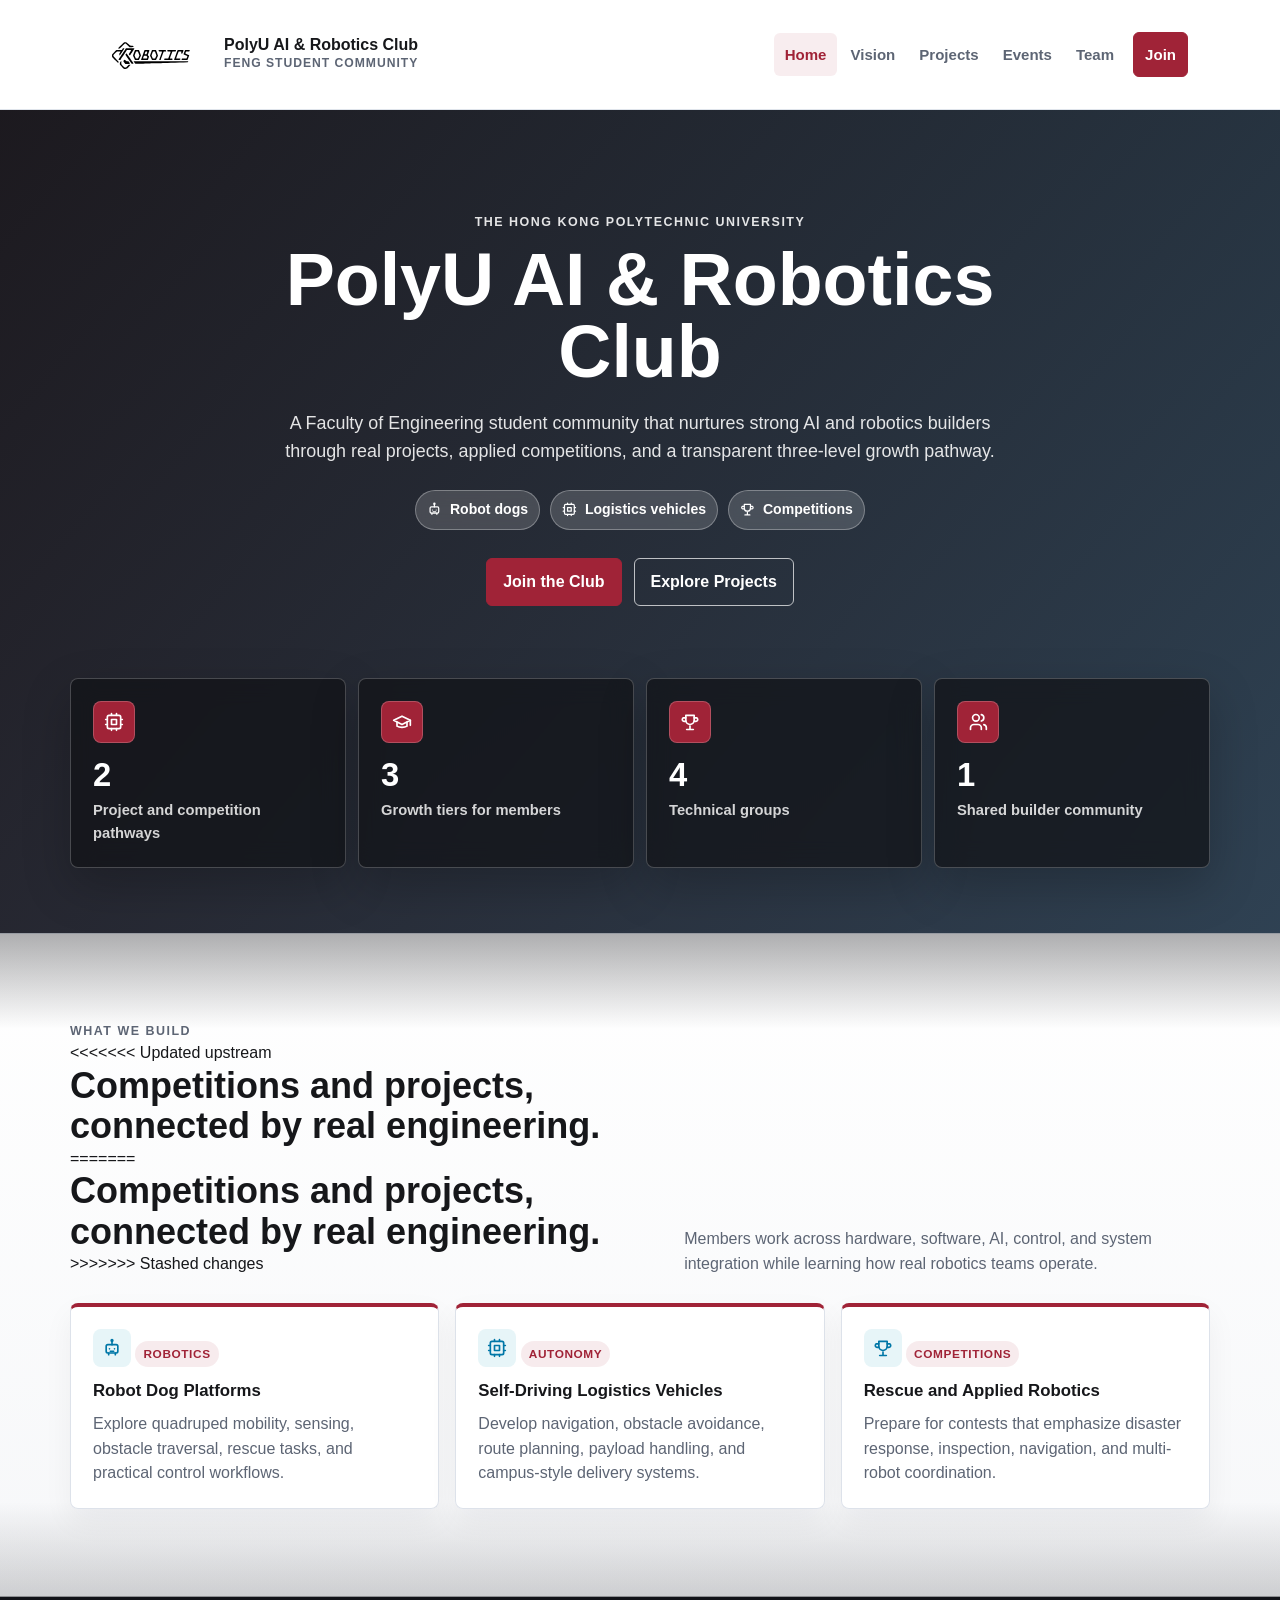
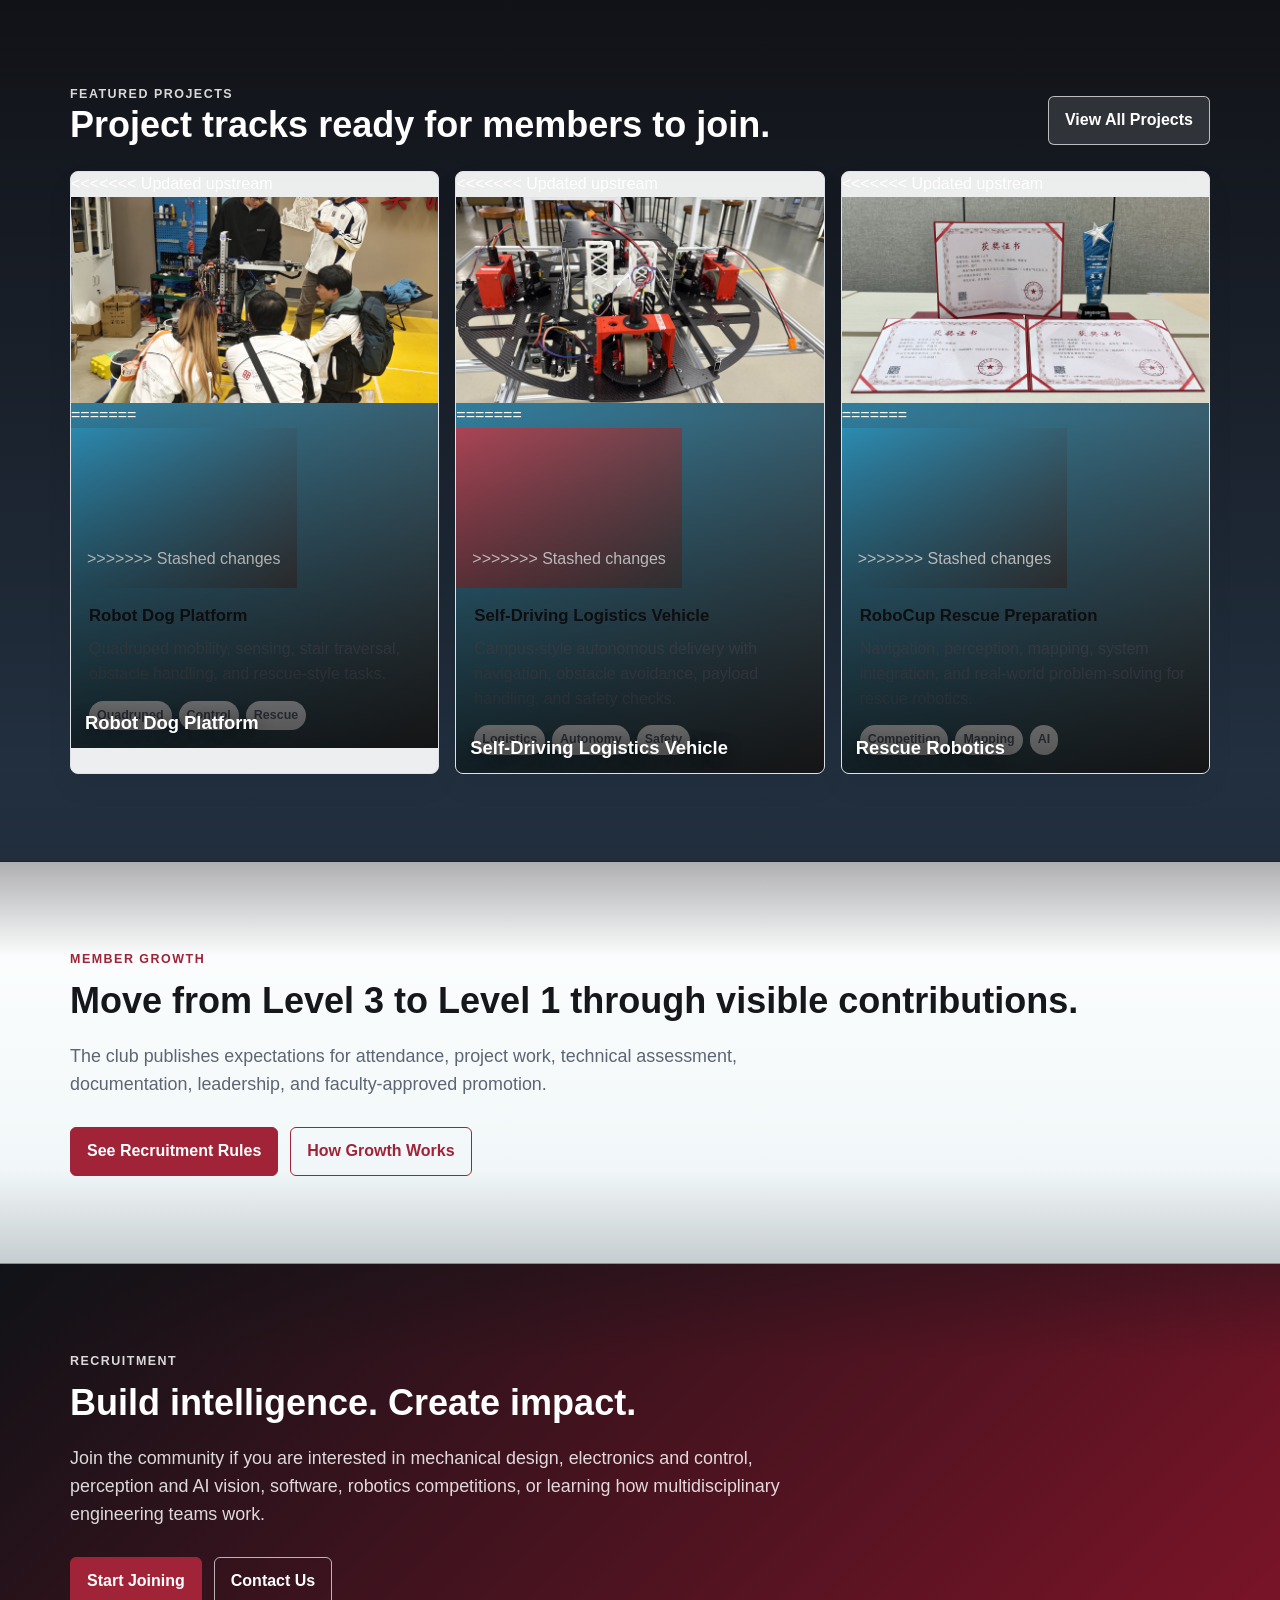
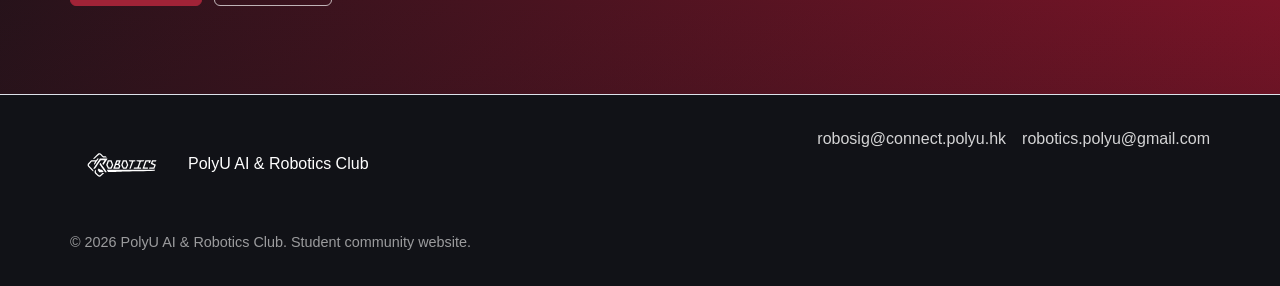
==== commit 9a4bc0e8: "update" ====
--- a/index.html
+++ b/index.html
@@ -87,7 +87,11 @@
         <div class="section-heading">
           <div>
             <p class="kicker">What We Build</p>
+<<<<<<< Updated upstream
+            <h2>Competitions and projects, connected by real engineering.</h2>
+=======
           <h2>Competitions and projects, connected by real engineering.</h2>
+>>>>>>> Stashed changes
           </div>
           <p>Members work across hardware, software, AI, control, and system integration while learning how real robotics teams operate.</p>
         </div>
@@ -125,7 +129,12 @@
         </div>
         <div class="grid grid-3">
           <article class="project-card">
+<<<<<<< Updated upstream
+            <div class="card-media photo">
+              <img src="images/club/team-exchange.jpg" width="1500" height="1125" alt="Members discussing robotics hardware and platforms">
+=======
             <div class="card-media">
+>>>>>>> Stashed changes
               <strong>Robot Dog Platform</strong>
             </div>
             <div class="card-body">
@@ -139,7 +148,12 @@
             </div>
           </article>
           <article class="project-card">
+<<<<<<< Updated upstream
+            <div class="card-media photo">
+              <img src="images/club/robot-platform.jpg" width="1500" height="844" alt="Autonomous robot platform hardware with sensors and electronics">
+=======
             <div class="card-media red">
+>>>>>>> Stashed changes
               <strong>Self-Driving Logistics Vehicle</strong>
             </div>
             <div class="card-body">
@@ -153,7 +167,12 @@
             </div>
           </article>
           <article class="project-card">
+<<<<<<< Updated upstream
+            <div class="card-media photo">
+              <img src="images/club/competition-achievement.jpg" width="1500" height="1125" alt="Competition certificates and trophy displayed on a table">
+=======
             <div class="card-media">
+>>>>>>> Stashed changes
               <strong>Rescue Robotics</strong>
             </div>
             <div class="card-body">
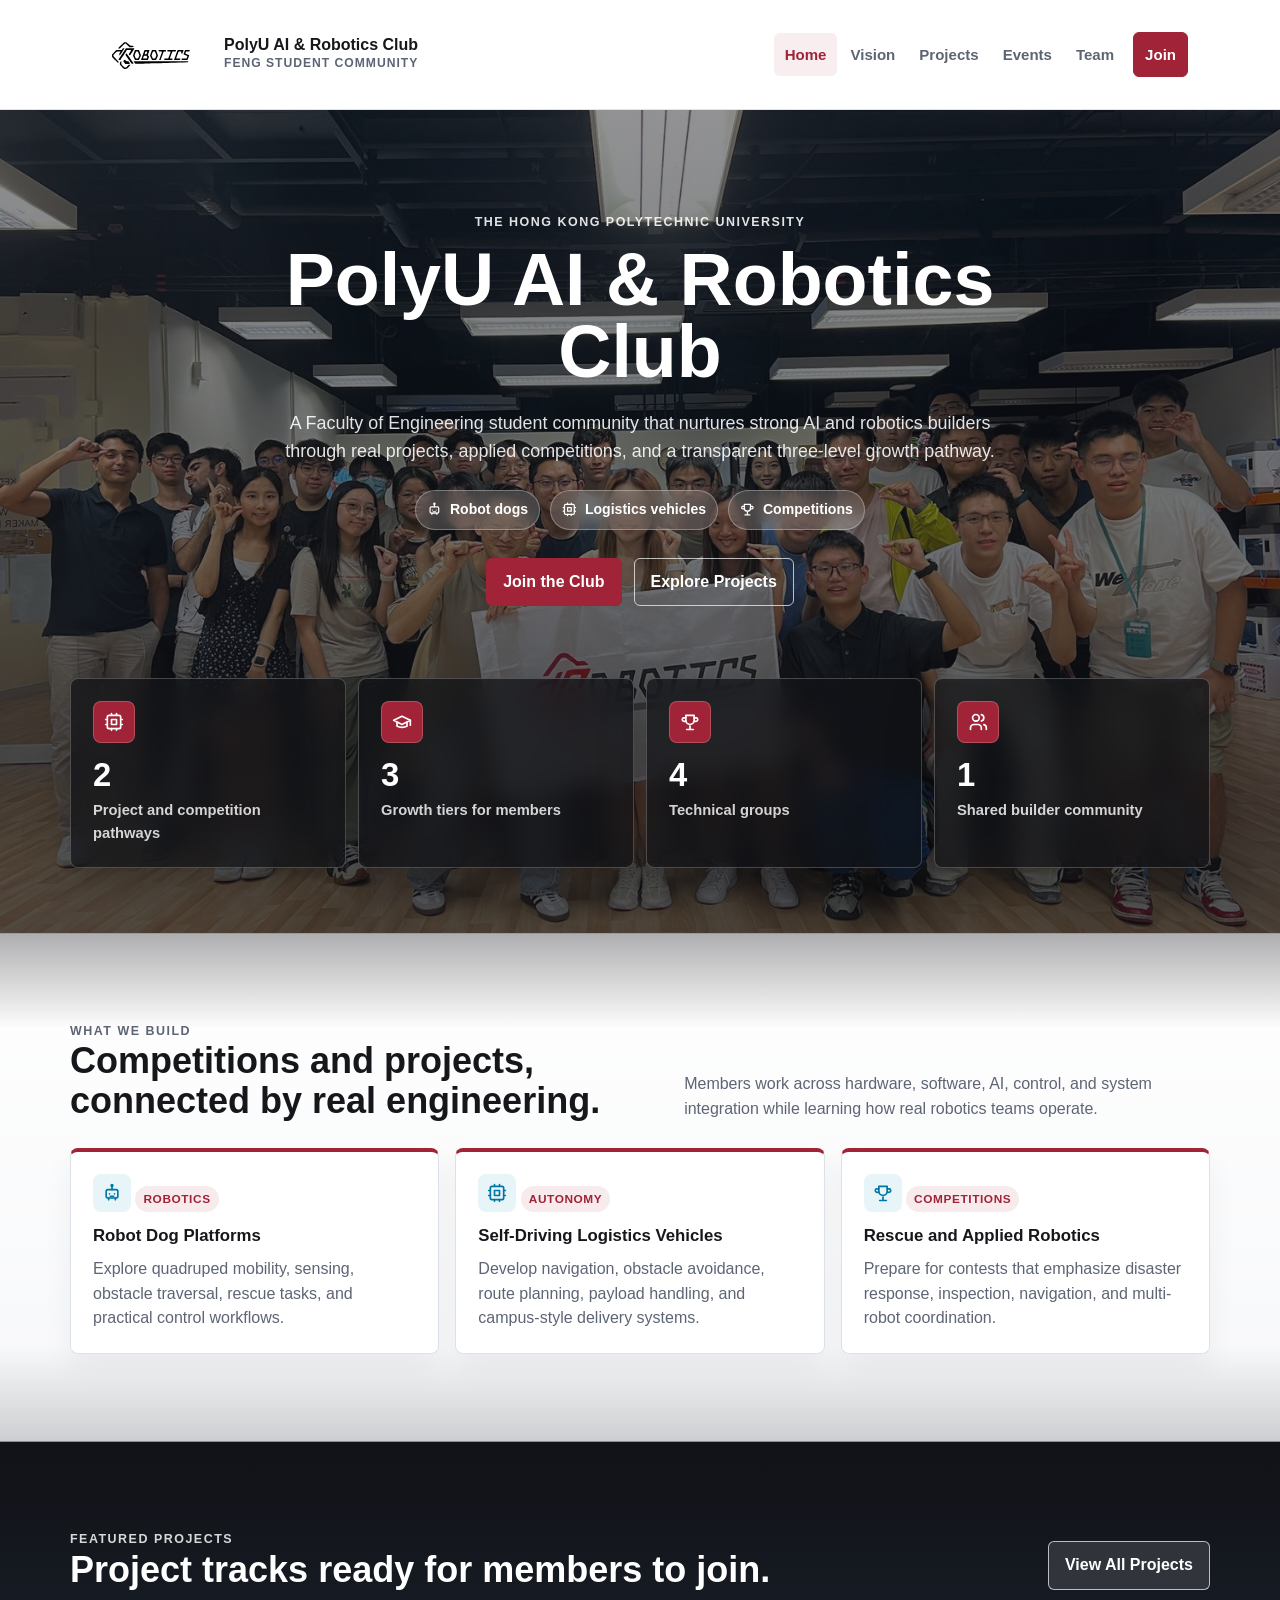
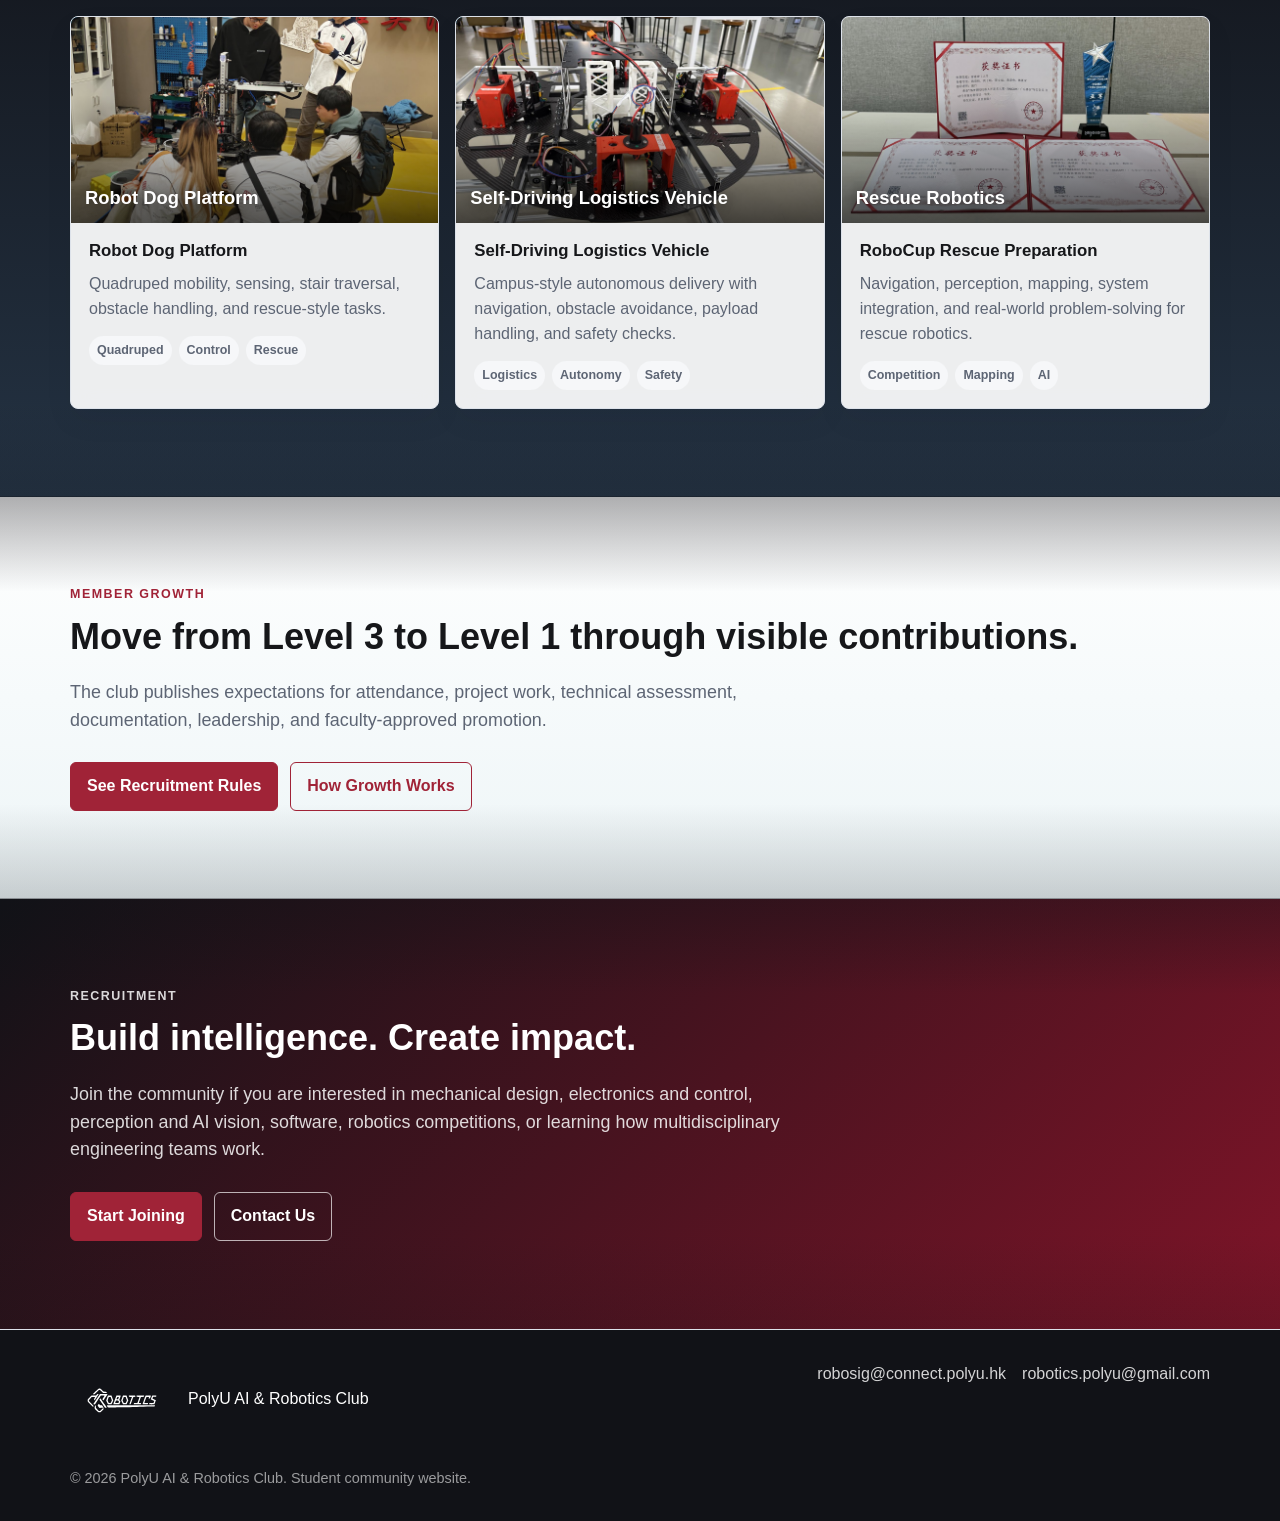
==== commit ebd3b689: "clear conflict contents" ====
--- a/index.html
+++ b/index.html
@@ -87,11 +87,7 @@
         <div class="section-heading">
           <div>
             <p class="kicker">What We Build</p>
-<<<<<<< Updated upstream
             <h2>Competitions and projects, connected by real engineering.</h2>
-=======
-          <h2>Competitions and projects, connected by real engineering.</h2>
->>>>>>> Stashed changes
           </div>
           <p>Members work across hardware, software, AI, control, and system integration while learning how real robotics teams operate.</p>
         </div>
@@ -129,12 +125,8 @@
         </div>
         <div class="grid grid-3">
           <article class="project-card">
-<<<<<<< Updated upstream
             <div class="card-media photo">
               <img src="images/club/team-exchange.jpg" width="1500" height="1125" alt="Members discussing robotics hardware and platforms">
-=======
-            <div class="card-media">
->>>>>>> Stashed changes
               <strong>Robot Dog Platform</strong>
             </div>
             <div class="card-body">
@@ -148,12 +140,8 @@
             </div>
           </article>
           <article class="project-card">
-<<<<<<< Updated upstream
             <div class="card-media photo">
               <img src="images/club/robot-platform.jpg" width="1500" height="844" alt="Autonomous robot platform hardware with sensors and electronics">
-=======
-            <div class="card-media red">
->>>>>>> Stashed changes
               <strong>Self-Driving Logistics Vehicle</strong>
             </div>
             <div class="card-body">
@@ -167,12 +155,8 @@
             </div>
           </article>
           <article class="project-card">
-<<<<<<< Updated upstream
             <div class="card-media photo">
               <img src="images/club/competition-achievement.jpg" width="1500" height="1125" alt="Competition certificates and trophy displayed on a table">
-=======
-            <div class="card-media">
->>>>>>> Stashed changes
               <strong>Rescue Robotics</strong>
             </div>
             <div class="card-body">
--- a/assets/css/styles.css
+++ b/assets/css/styles.css
@@ -255,16 +255,40 @@
   padding-top: 86px;
   padding-bottom: 48px;
   background:
-    linear-gradient(135deg, rgba(17, 18, 23, 0.94), rgba(36, 51, 68, 0.9)),
-    linear-gradient(90deg, rgba(160, 35, 55, 0.5), rgba(0, 119, 167, 0.42));
+    linear-gradient(180deg, rgba(17, 18, 23, 0.46), rgba(17, 18, 23, 0.72)),
+    url("../../images/club/member-group.jpg") center 42% / cover;
   color: #ffffff;
 }
 
 .join-hero {
   background:
-    linear-gradient(135deg, rgba(17, 18, 23, 0.94), rgba(160, 35, 55, 0.82)),
-    linear-gradient(90deg, rgba(0, 119, 167, 0.42), rgba(255, 255, 255, 0));
-  color: #ffffff;
+    linear-gradient(90deg, rgba(17, 18, 23, 0.82), rgba(160, 35, 55, 0.66)),
+    url("../../images/club/promotion-table.jpg") center 44% / cover;
+  color: #ffffff;
+}
+
+.image-hero {
+  border-bottom: 0;
+  background:
+    linear-gradient(90deg, rgba(17, 18, 23, 0.82), rgba(17, 18, 23, 0.48)),
+    var(--hero-image) center / cover;
+  color: #ffffff;
+}
+
+.about-hero {
+  --hero-image: url("../../images/club/hands-on-training.jpg");
+}
+
+.team-hero {
+  --hero-image: url("../../images/club/team-exchange.jpg");
+}
+
+.projects-hero {
+  --hero-image: url("../../images/club/robot-platform.jpg");
+}
+
+.events-hero {
+  --hero-image: url("../../images/club/promotion-booth.jpg");
 }
 
 .hero-inner {
@@ -291,7 +315,9 @@
 .home-hero .kicker,
 .home-hero .lead,
 .join-hero .kicker,
-.join-hero .lead {
+.join-hero .lead,
+.image-hero .kicker,
+.image-hero .lead {
   color: rgba(255, 255, 255, 0.88);
 }
 
@@ -393,7 +419,8 @@
 }
 
 .home-hero .visual-tag,
-.join-hero .visual-tag {
+.join-hero .visual-tag,
+.image-hero .visual-tag {
   border-color: rgba(255, 255, 255, 0.3);
   background: rgba(255, 255, 255, 0.16);
   color: #ffffff;
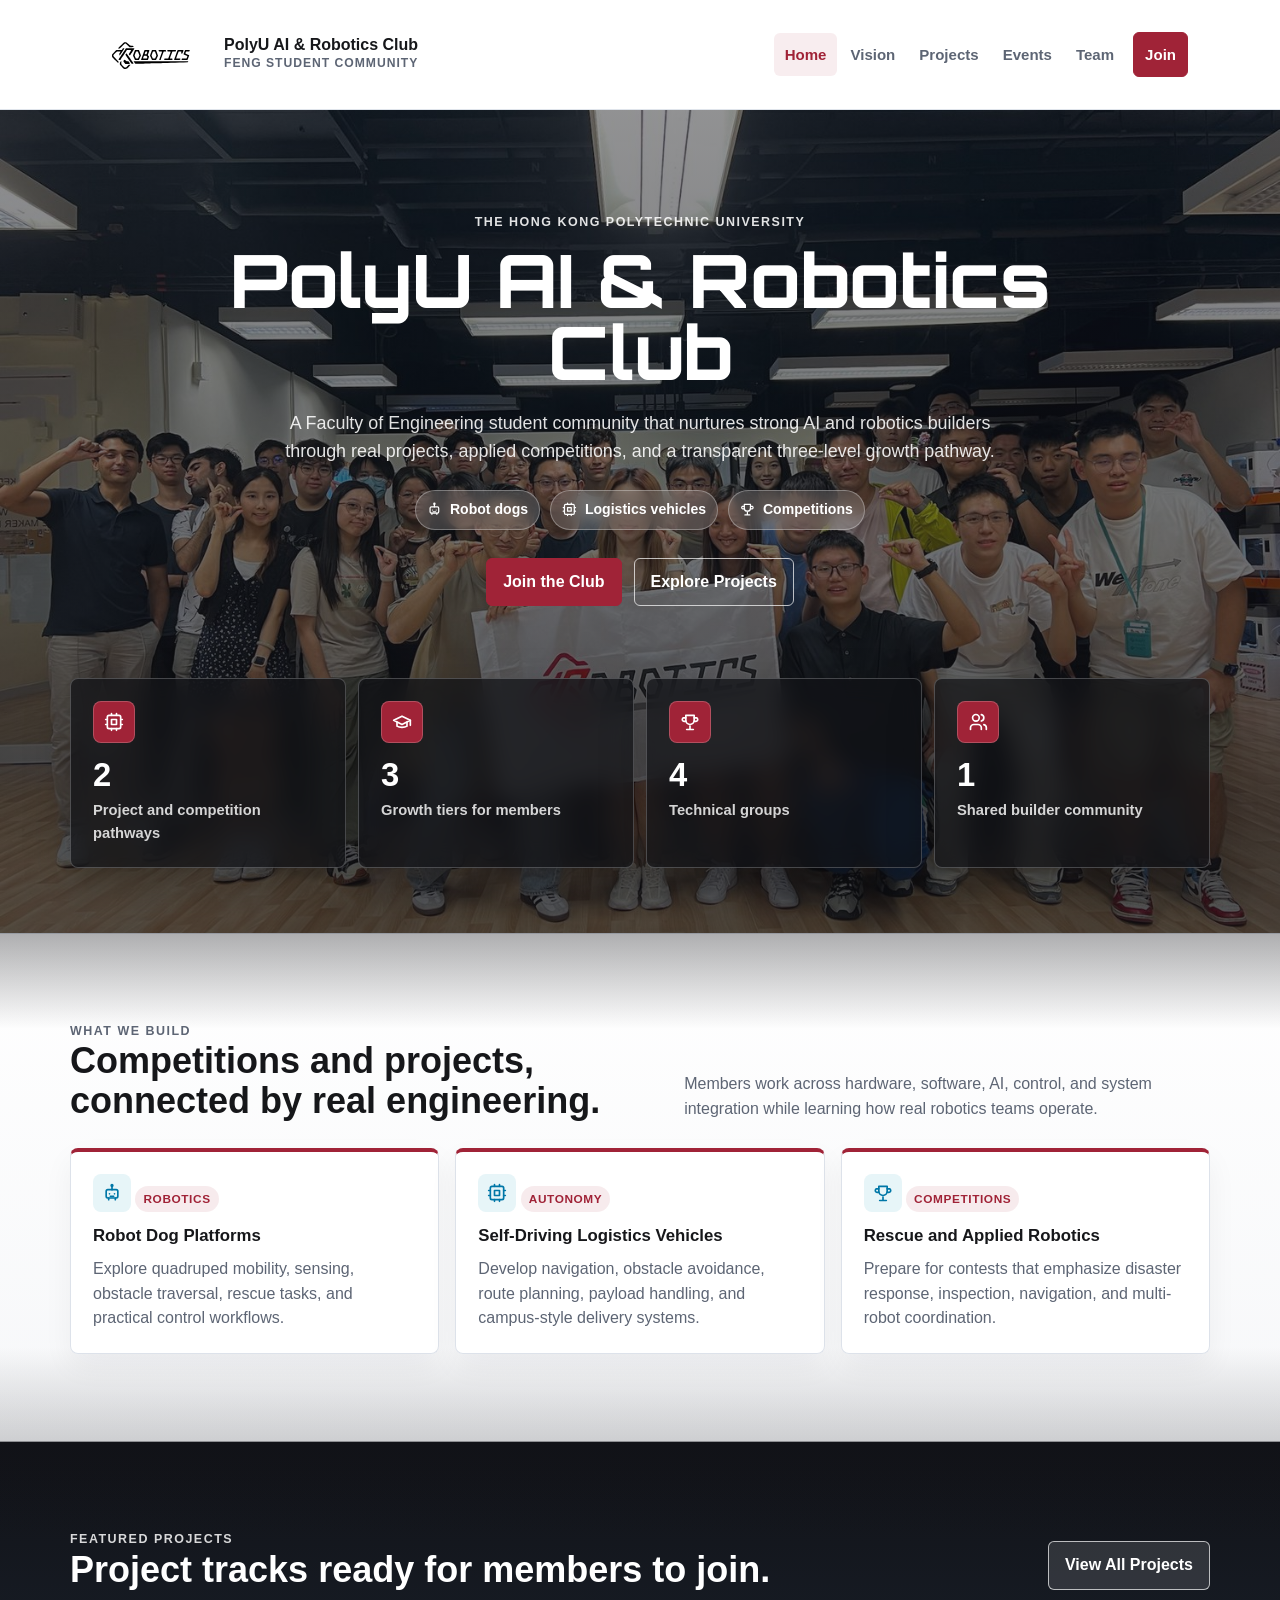
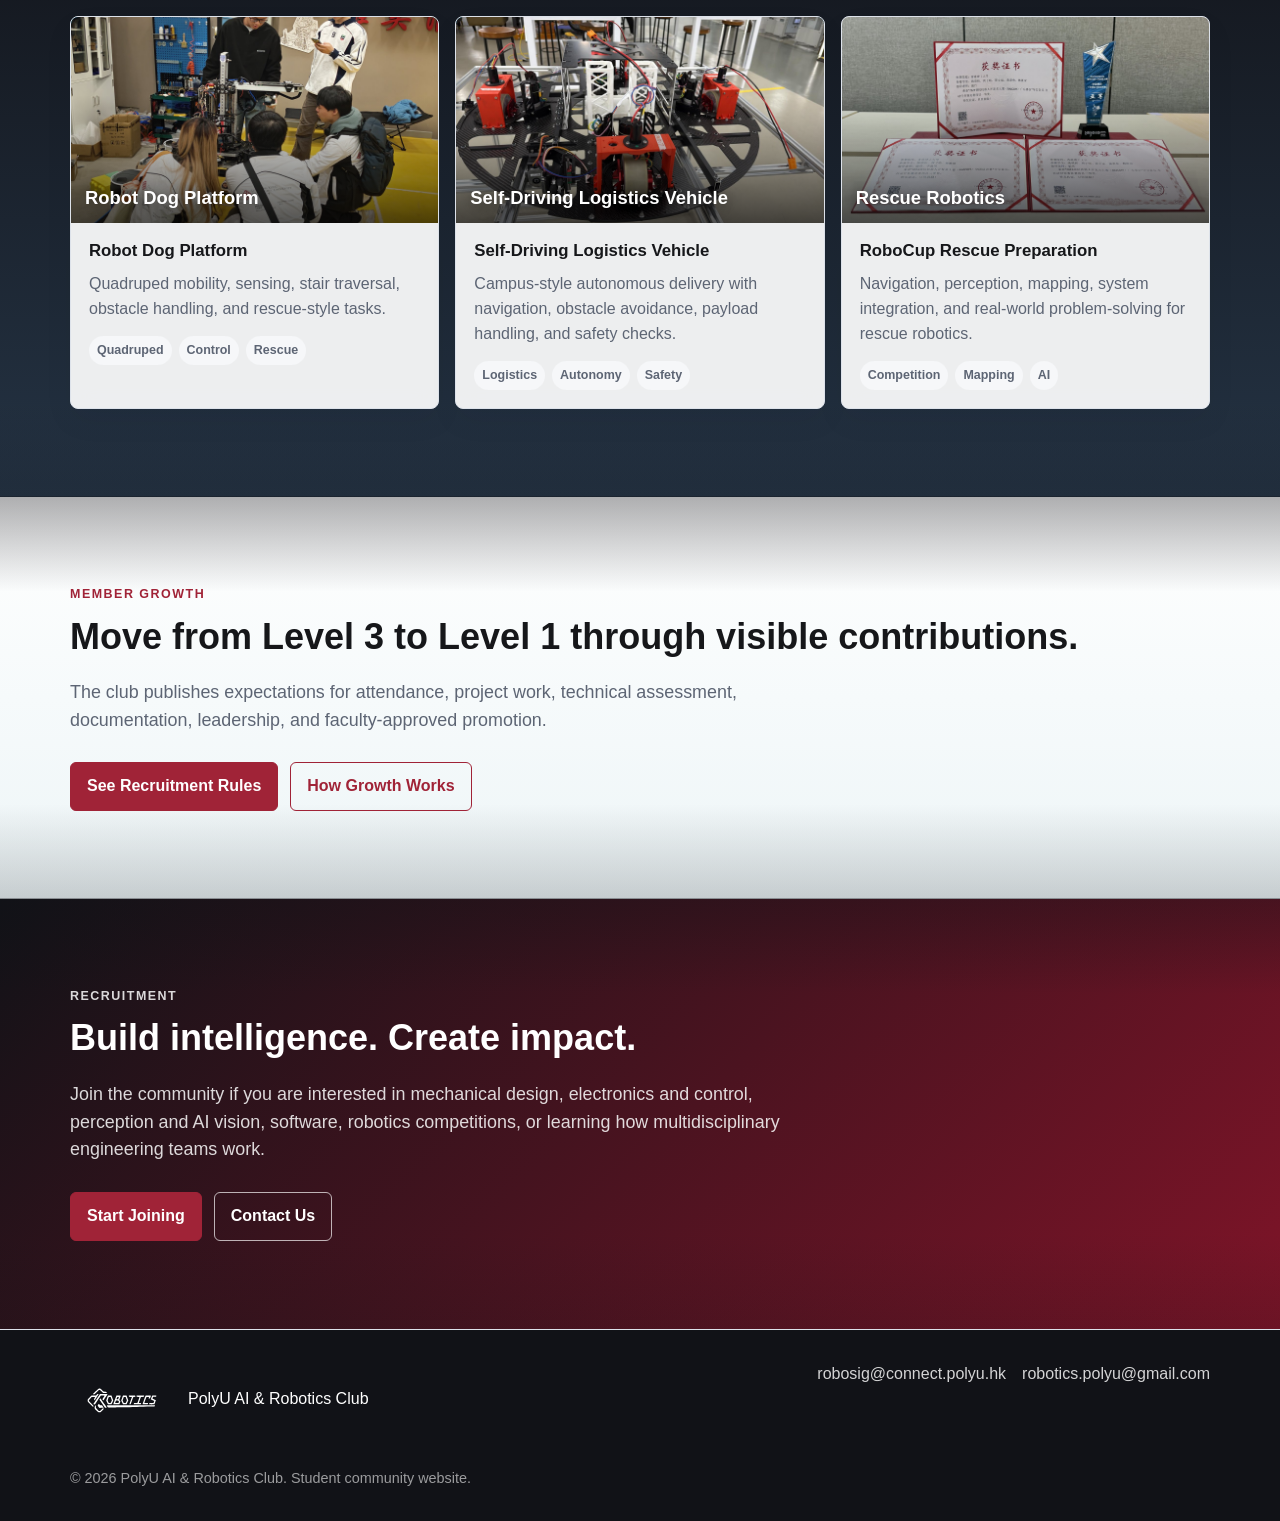
==== commit 691c6044: "Font Change" ====
--- a/index.html
+++ b/index.html
@@ -11,6 +11,9 @@
   <meta name="twitter:card" content="summary_large_image">
   <meta name="twitter:image" content="images/robotic_logo.jpg">
   <link rel="icon" href="images/robotic_logo.svg" type="image/svg+xml">
+  <link rel="preconnect" href="https://fonts.googleapis.com">
+  <link rel="preconnect" href="https://fonts.gstatic.com" crossorigin>
+  <link href="https://fonts.googleapis.com/css2?family=Orbitron:wght@600;700;800&display=swap" rel="stylesheet">
   <link rel="stylesheet" href="assets/css/styles.css">
 </head>
 <body>
--- a/assets/css/styles.css
+++ b/assets/css/styles.css
@@ -363,7 +363,9 @@
 .page-title {
   margin: 0;
   max-width: 820px;
+  font-family: Orbitron, Inter, "Segoe UI", Arial, sans-serif;
   font-size: 4.6rem;
+  font-weight: 800;
   line-height: 0.98;
   letter-spacing: 0;
 }
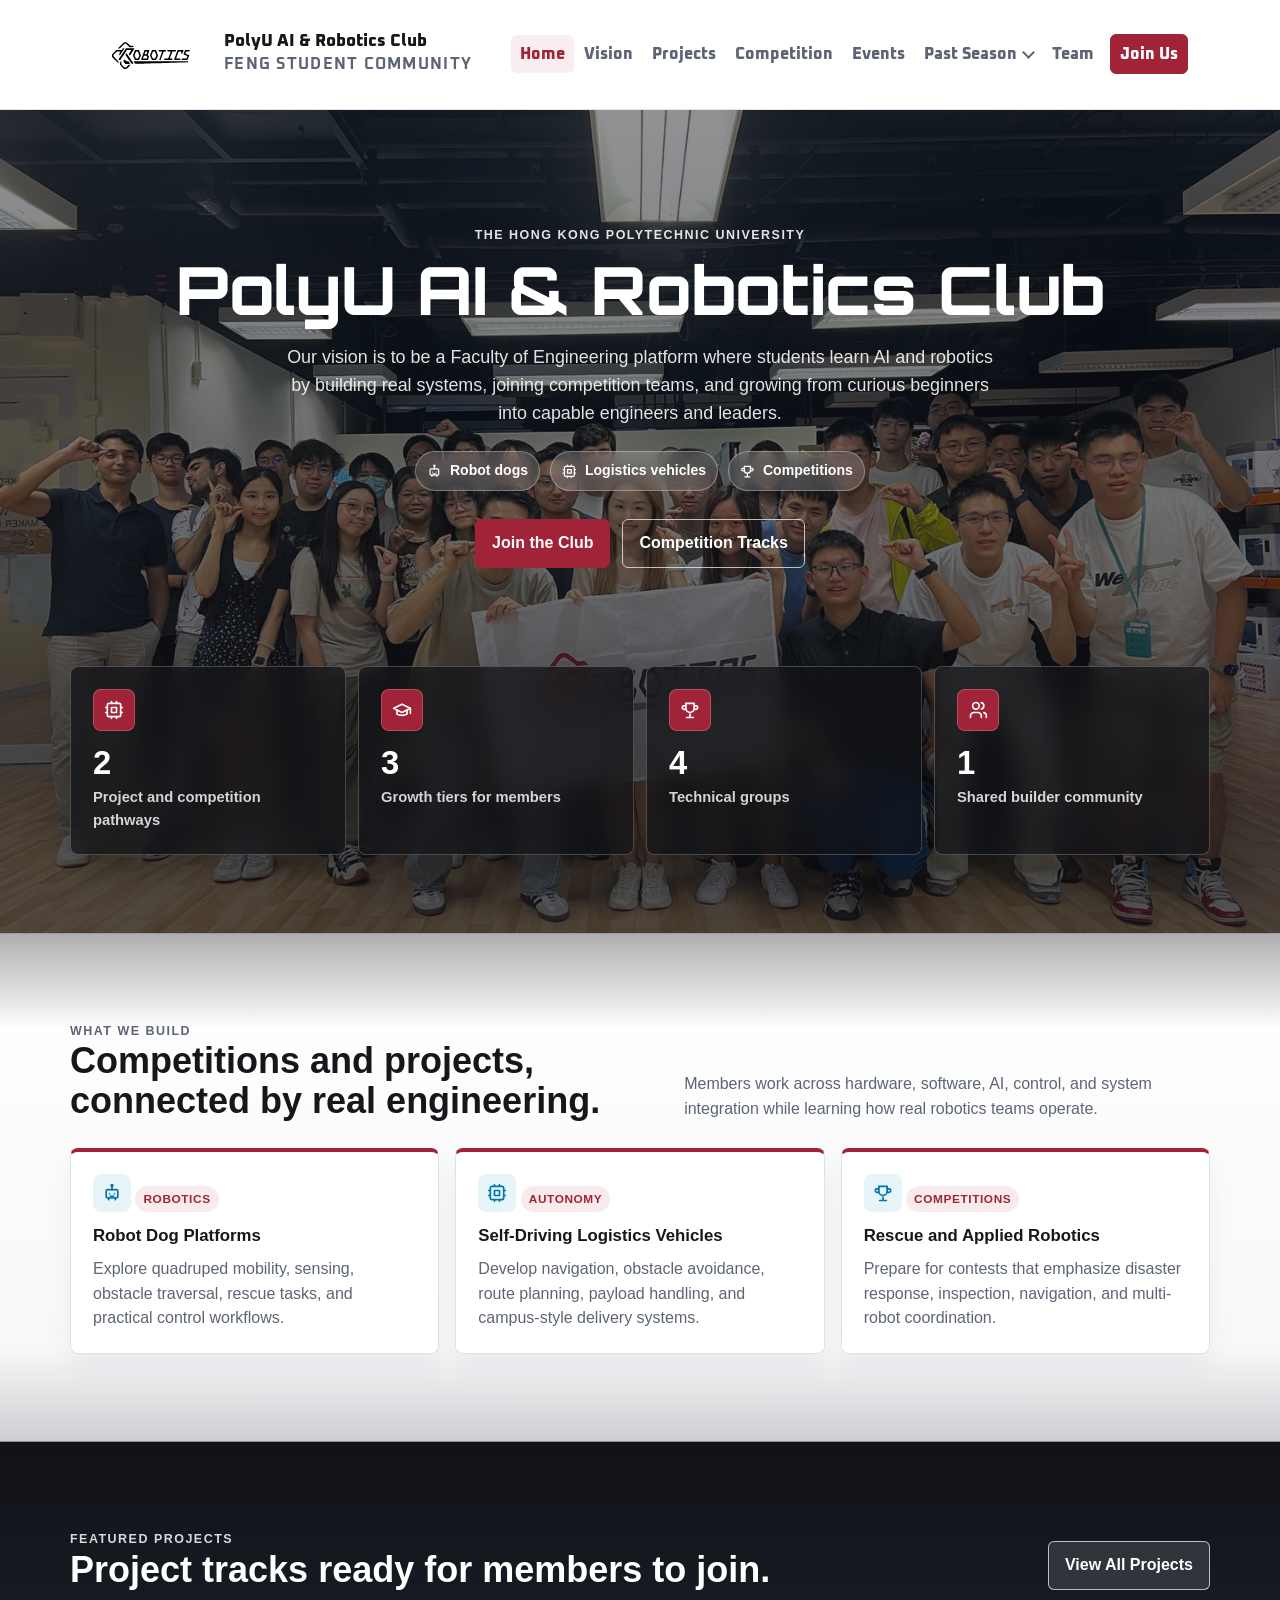
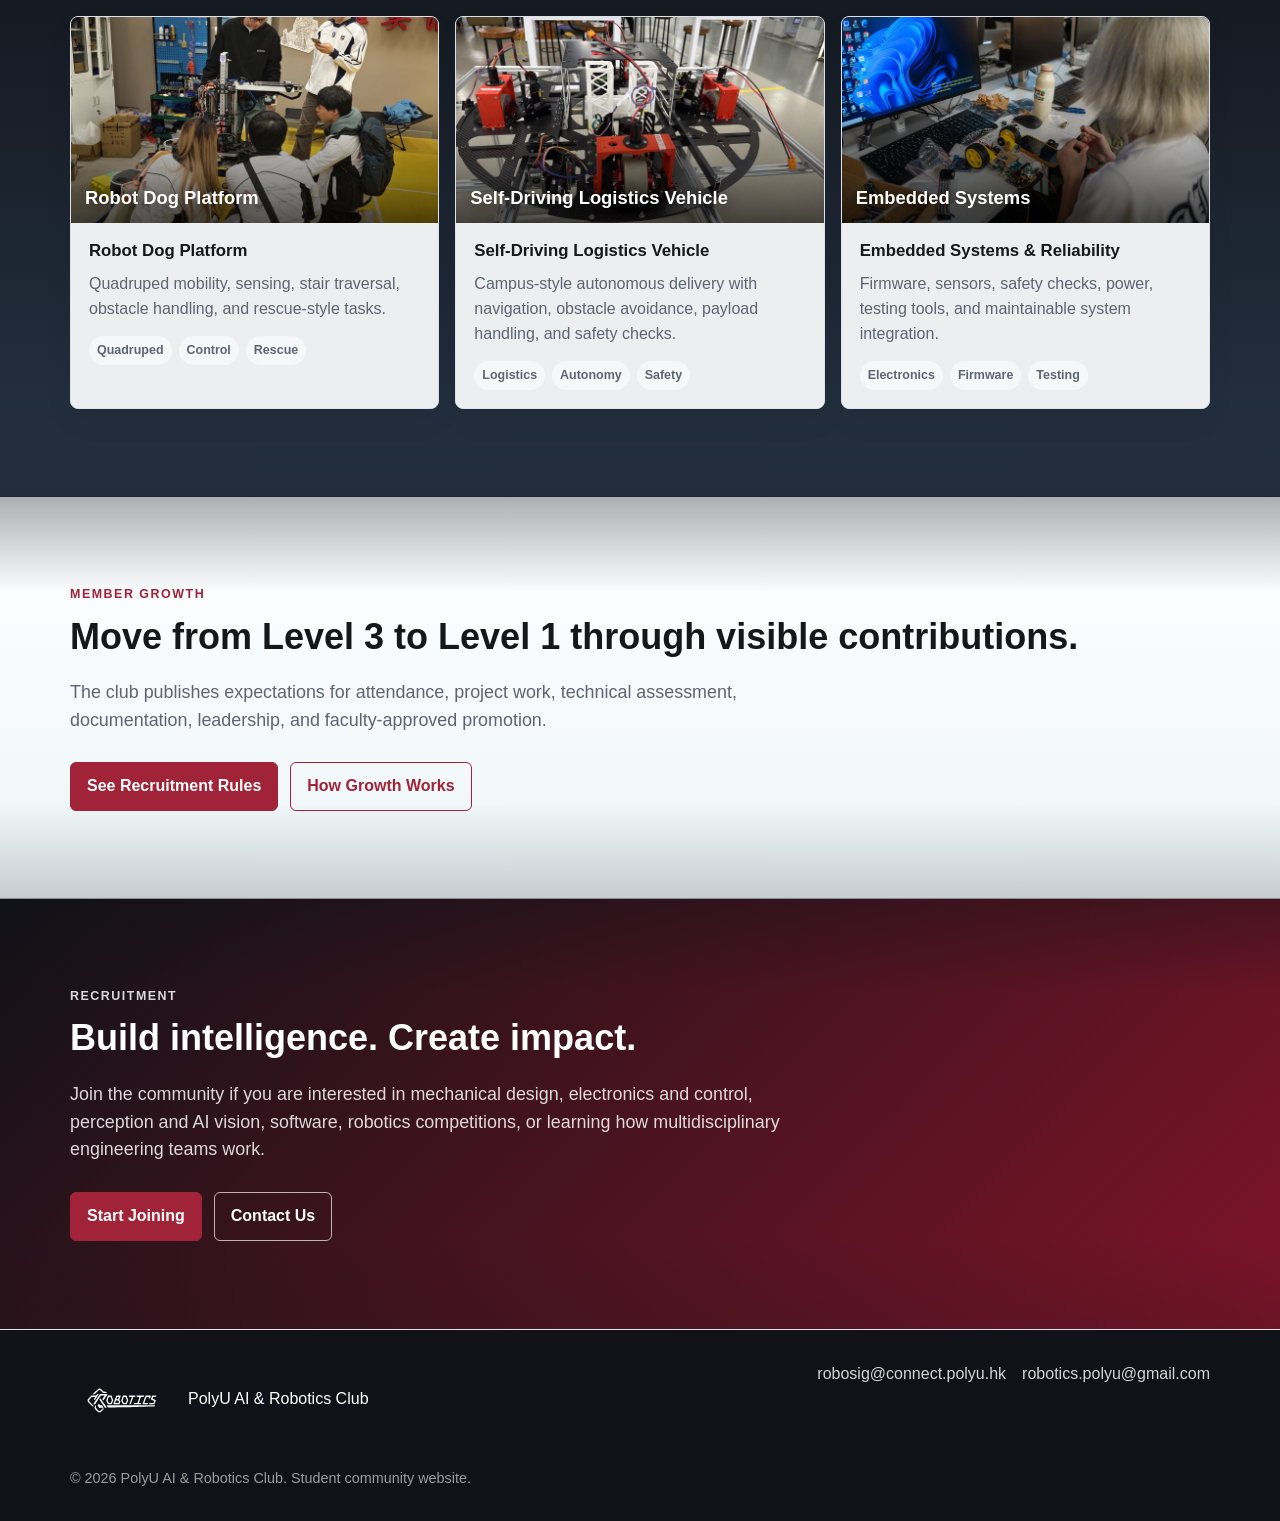
==== commit 5c71b88d: "Update" ====
--- a/index.html
+++ b/index.html
@@ -4,7 +4,7 @@
   <meta charset="utf-8">
   <meta name="viewport" content="width=device-width, initial-scale=1">
   <title>PolyU AI &amp; Robotics Club</title>
-  <meta name="description" content="PolyU AI and Robotics Club nurtures top students in AI and robotics through competitions, real-world projects, robot dog platforms, self-driving logistics vehicles, and transparent growth tiers.">
+  <meta name="description" content="PolyU AI and Robotics Club is a Faculty of Engineering platform where students learn AI and robotics through real systems, competitions, and leadership growth.">
   <meta property="og:title" content="PolyU AI &amp; Robotics Club">
   <meta property="og:description" content="Build intelligence. Create impact.">
   <meta property="og:image" content="images/robotic_logo.jpg">
@@ -13,7 +13,7 @@
   <link rel="icon" href="images/robotic_logo.svg" type="image/svg+xml">
   <link rel="preconnect" href="https://fonts.googleapis.com">
   <link rel="preconnect" href="https://fonts.gstatic.com" crossorigin>
-  <link href="https://fonts.googleapis.com/css2?family=Orbitron:wght@600;700;800&display=swap" rel="stylesheet">
+  <link href="https://fonts.googleapis.com/css2?family=Orbitron:wght@600;700;800&family=Oxanium:wght@600;700;800&display=swap" rel="stylesheet">
   <link rel="stylesheet" href="assets/css/styles.css">
 </head>
 <body>
@@ -34,9 +34,18 @@
         <a href="index.html">Home</a>
         <a href="about.html">Vision</a>
         <a href="projects.html">Projects</a>
+        <a href="competition.html">Competition</a>
         <a href="events.html">Events</a>
+        <details class="nav-dropdown">
+          <summary>Past Season</summary>
+          <div class="nav-dropdown-menu">
+            <a href="past-seasons.html#season-2026">2025-2026</a>
+            <a href="past-seasons.html#season-2025">2024-2025</a>
+            <a href="past-seasons.html#older-seasons">Before 2024</a>
+          </div>
+        </details>
         <a href="team.html">Team</a>
-        <a class="nav-cta" href="join.html">Join</a>
+        <a class="nav-cta" href="join.html">Join Us</a>
       </nav>
     </div>
   </header>
@@ -48,7 +57,7 @@
           <p class="kicker">The Hong Kong Polytechnic University</p>
           <h1>PolyU AI &amp; Robotics Club</h1>
           <p class="lead">
-            A Faculty of Engineering student community that nurtures strong AI and robotics builders through real projects, applied competitions, and a transparent three-level growth pathway.
+            Our vision is to be a Faculty of Engineering platform where students learn AI and robotics by building real systems, joining competition teams, and growing from curious beginners into capable engineers and leaders.
           </p>
           <div class="visual-tags" aria-label="Club strengths">
             <span class="visual-tag"><svg class="icon" aria-hidden="true"><use href="assets/icons.svg#icon-bot"></use></svg>Robot dogs</span>
@@ -57,7 +66,7 @@
           </div>
           <div class="actions">
             <a class="button" href="join.html">Join the Club</a>
-            <a class="button secondary" href="projects.html">Explore Projects</a>
+            <a class="button secondary" href="competition.html">Competition Tracks</a>
           </div>
         </div>
       </div>
@@ -159,16 +168,16 @@
           </article>
           <article class="project-card">
             <div class="card-media photo">
-              <img src="images/club/competition-achievement.jpg" width="1500" height="1125" alt="Competition certificates and trophy displayed on a table">
-              <strong>Rescue Robotics</strong>
+              <img src="images/club/robot-training-bench.jpg" width="1500" height="1125" alt="Robotics training bench with tools and hardware">
+              <strong>Embedded Systems</strong>
             </div>
             <div class="card-body">
-              <h3>RoboCup Rescue Preparation</h3>
-              <p>Navigation, perception, mapping, system integration, and real-world problem-solving for rescue robotics.</p>
+              <h3>Embedded Systems &amp; Reliability</h3>
+              <p>Firmware, sensors, safety checks, power, testing tools, and maintainable system integration.</p>
               <ul class="tag-list">
-                <li>Competition</li>
-                <li>Mapping</li>
-                <li>AI</li>
+                <li>Electronics</li>
+                <li>Firmware</li>
+                <li>Testing</li>
               </ul>
             </div>
           </article>
--- a/assets/css/styles.css
+++ b/assets/css/styles.css
@@ -112,14 +112,17 @@
 }
 
 .brand-title {
-  font-size: 1rem;
+  font-family: Oxanium, Inter, "Segoe UI", Arial, sans-serif;
+  font-size: 1.08rem;
   font-weight: 800;
   line-height: 1.1;
+  white-space: nowrap;
 }
 
 .brand-subtitle {
   color: var(--muted);
-  font-size: 0.76rem;
+  font-family: Oxanium, Inter, "Segoe UI", Arial, sans-serif;
+  font-size: 1.0rem;
   font-weight: 700;
   letter-spacing: 0.08em;
   text-transform: uppercase;
@@ -179,23 +182,78 @@
 .primary-nav {
   display: flex;
   align-items: center;
-  gap: 2px;
-}
-
-.primary-nav a {
+  gap: 1px;
+}
+
+.primary-nav a,
+.nav-dropdown summary {
   position: relative;
-  padding: 10px 11px;
+  padding: 10px 9px;
   border-radius: 6px;
   color: var(--muted);
-  font-size: 0.94rem;
-  font-weight: 700;
+  font-family: Oxanium, Inter, "Segoe UI", Arial, sans-serif;
+  font-size: 1.03rem;
+  font-weight: 800;
+  line-height: 1.1;
   text-decoration: none;
 }
 
 .primary-nav a:hover,
-.primary-nav a[aria-current="page"] {
+.primary-nav a[aria-current="page"],
+.nav-dropdown:hover summary,
+.nav-dropdown[open] summary,
+.nav-dropdown summary[aria-current="page"] {
   color: var(--polyu-red);
   background: rgba(160, 35, 55, 0.08);
+}
+
+.nav-dropdown {
+  position: relative;
+}
+
+.nav-dropdown summary {
+  display: inline-flex;
+  align-items: center;
+  gap: 7px;
+  list-style: none;
+  cursor: pointer;
+}
+
+.nav-dropdown summary::-webkit-details-marker {
+  display: none;
+}
+
+.nav-dropdown summary::after {
+  width: 7px;
+  height: 7px;
+  border-right: 2px solid currentColor;
+  border-bottom: 2px solid currentColor;
+  content: "";
+  transform: translateY(-2px) rotate(45deg);
+  transition: transform 0.2s ease;
+}
+
+.nav-dropdown[open] summary::after {
+  transform: translateY(2px) rotate(225deg);
+}
+
+.nav-dropdown-menu {
+  position: absolute;
+  top: calc(100% + 8px);
+  left: 0;
+  z-index: 80;
+  display: grid;
+  min-width: 190px;
+  padding: 8px;
+  border: 1px solid var(--line);
+  border-radius: var(--radius);
+  background: rgba(255, 255, 255, 0.98);
+  box-shadow: var(--shadow);
+}
+
+.nav-dropdown-menu a {
+  padding: 9px 10px;
+  white-space: nowrap;
 }
 
 .primary-nav .nav-cta {
@@ -287,6 +345,14 @@
   --hero-image: url("../../images/club/robot-platform.jpg");
 }
 
+.competition-hero {
+  --hero-image: url("../../images/club/competition-achievement.jpg");
+}
+
+.seasons-hero {
+  --hero-image: url("../../images/club/team-working.jpg");
+}
+
 .events-hero {
   --hero-image: url("../../images/club/promotion-booth.jpg");
 }
@@ -309,7 +375,13 @@
 }
 
 .home-hero .hero-copy {
-  max-width: 900px;
+  max-width: min(100%, 1120px);
+}
+
+.home-hero h1 {
+  max-width: none;
+  font-size: 4.15rem;
+  white-space: nowrap;
 }
 
 .home-hero .kicker,
@@ -803,6 +875,28 @@
 }
 
 .card,
+.project-card,
+.event-card,
+.person-card,
+.legacy-gallery figure,
+.archive-member-card,
+.flow-step {
+  transition: transform 0.24s ease, box-shadow 0.24s ease, border-color 0.24s ease;
+}
+
+.card:hover,
+.project-card:hover,
+.event-card:hover,
+.person-card:hover,
+.legacy-gallery figure:hover,
+.archive-member-card:hover,
+.flow-step:hover {
+  border-color: rgba(160, 35, 55, 0.28);
+  box-shadow: 0 18px 42px rgba(18, 28, 45, 0.12);
+  transform: translateY(-4px);
+}
+
+.card,
 .tier-card,
 .rule-panel {
   padding: 22px;
@@ -837,6 +931,291 @@
   grid-template-columns: repeat(3, minmax(0, 1fr));
   gap: 16px;
   margin-top: 16px;
+}
+
+.recruitment-guidelines-section {
+  position: relative;
+  overflow: hidden;
+  background:
+    linear-gradient(180deg, #f6f7f9, #ffffff);
+}
+
+.recruitment-guidelines-section::before {
+  position: absolute;
+  inset: 0;
+  background:
+    linear-gradient(90deg, rgba(160, 35, 55, 0.08) 1px, transparent 1px),
+    linear-gradient(180deg, rgba(0, 119, 167, 0.07) 1px, transparent 1px);
+  background-size: 58px 58px;
+  content: "";
+  mask-image: linear-gradient(180deg, transparent, #000 18%, #000 82%, transparent);
+  pointer-events: none;
+}
+
+.recruitment-guidelines-section .section-inner {
+  position: relative;
+}
+
+.level-pathway {
+  position: relative;
+  display: grid;
+  grid-template-columns: repeat(3, minmax(0, 1fr));
+  gap: 16px;
+  margin-top: 8px;
+}
+
+.level-pathway::before {
+  position: absolute;
+  top: 50%;
+  right: 9%;
+  left: 9%;
+  height: 4px;
+  border-radius: 999px;
+  background:
+    linear-gradient(90deg, var(--success), var(--accent), var(--polyu-red));
+  content: "";
+  transform: translateY(-50%);
+  opacity: 0.32;
+}
+
+.level-pathway::after {
+  position: absolute;
+  top: 50%;
+  left: 9%;
+  width: 26%;
+  height: 4px;
+  border-radius: 999px;
+  background: rgba(255, 255, 255, 0.96);
+  box-shadow: 0 0 18px rgba(255, 255, 255, 0.95);
+  content: "";
+  transform: translateY(-50%);
+  animation: pathwaySweep 3.6s ease-in-out infinite;
+  pointer-events: none;
+}
+
+.pathway-tier {
+  position: relative;
+  display: grid;
+  grid-template-columns: 74px minmax(0, 1fr);
+  gap: 16px;
+  min-height: 228px;
+  overflow: hidden;
+  isolation: isolate;
+  cursor: pointer;
+}
+
+.pathway-tier::after {
+  position: absolute;
+  right: -44px;
+  bottom: -54px;
+  width: 148px;
+  aspect-ratio: 1 / 1;
+  border: 1px solid rgba(160, 35, 55, 0.18);
+  border-radius: 50%;
+  content: "";
+  transition: transform 0.24s ease, opacity 0.24s ease;
+}
+
+.pathway-tier:hover::after,
+.pathway-tier.is-active::after {
+  opacity: 0.9;
+  transform: scale(1.18);
+}
+
+.pathway-tier.is-active {
+  border-color: rgba(160, 35, 55, 0.42);
+  box-shadow: 0 22px 52px rgba(18, 28, 45, 0.14);
+}
+
+.level-badge {
+  position: relative;
+  z-index: 1;
+  display: grid;
+  width: 74px;
+  aspect-ratio: 1 / 1;
+  place-items: center;
+  border-radius: var(--radius);
+  background: var(--ink);
+  color: #ffffff;
+  font-size: 1.55rem;
+  font-weight: 900;
+}
+
+.pathway-tier:nth-child(1) .level-badge {
+  background: var(--success);
+}
+
+.pathway-tier:nth-child(2) .level-badge {
+  background: var(--accent);
+}
+
+.pathway-tier:nth-child(3) .level-badge {
+  background: var(--polyu-red);
+}
+
+.level-badge::after {
+  position: absolute;
+  inset: -7px;
+  border: 1px solid currentColor;
+  border-radius: calc(var(--radius) + 6px);
+  content: "";
+  opacity: 0.34;
+  animation: badgePulse 2.8s ease-in-out infinite;
+}
+
+.tier-copy {
+  position: relative;
+  z-index: 1;
+}
+
+.promotion-artifact-board {
+  display: grid;
+  grid-template-columns: minmax(0, 0.92fr) minmax(0, 1.08fr);
+  gap: 16px;
+  margin-top: 18px;
+}
+
+.artifact-panel {
+  position: relative;
+  overflow: hidden;
+}
+
+.artifact-panel::before {
+  position: absolute;
+  top: 0;
+  left: 0;
+  width: 100%;
+  height: 4px;
+  background: linear-gradient(90deg, var(--accent), var(--polyu-red));
+  content: "";
+}
+
+.featured-artifact-panel::before {
+  background: linear-gradient(90deg, var(--polyu-red), var(--ink));
+}
+
+.artifact-panel-head {
+  display: flex;
+  align-items: center;
+  gap: 14px;
+}
+
+.artifact-panel-head p {
+  margin: 6px 0 0;
+  color: var(--muted);
+}
+
+.artifact-grid {
+  display: grid;
+  grid-template-columns: repeat(2, minmax(0, 1fr));
+  gap: 10px;
+  margin-top: 18px;
+}
+
+.six-artifacts {
+  grid-template-columns: repeat(3, minmax(0, 1fr));
+}
+
+.guideline-artifact {
+  position: relative;
+  min-height: 132px;
+  padding: 16px;
+  overflow: hidden;
+  border: 1px solid var(--line);
+  border-radius: var(--radius);
+  background:
+    linear-gradient(180deg, rgba(255, 255, 255, 0.94), rgba(246, 247, 249, 0.94));
+  box-shadow: 0 10px 26px rgba(18, 28, 45, 0.05);
+  transition: transform 0.24s ease, border-color 0.24s ease, box-shadow 0.24s ease;
+}
+
+.guideline-artifact::after {
+  position: absolute;
+  right: -30px;
+  bottom: -38px;
+  width: 104px;
+  aspect-ratio: 1 / 1;
+  border: 1px solid rgba(0, 119, 167, 0.16);
+  border-radius: 50%;
+  content: "";
+}
+
+.guideline-artifact:hover {
+  border-color: rgba(0, 119, 167, 0.36);
+  box-shadow: 0 16px 34px rgba(18, 28, 45, 0.1);
+  transform: translateY(-4px);
+}
+
+.guideline-artifact strong,
+.guideline-artifact span {
+  position: relative;
+  z-index: 1;
+  display: block;
+}
+
+.guideline-artifact strong {
+  color: var(--polyu-red);
+  font-size: 1.02rem;
+  line-height: 1.2;
+}
+
+.guideline-artifact span {
+  margin-top: 8px;
+  color: var(--muted);
+  font-size: 0.9rem;
+  font-weight: 700;
+}
+
+.review-timeline {
+  position: relative;
+  display: grid;
+  grid-template-columns: repeat(5, minmax(0, 1fr));
+  gap: 10px;
+  margin-top: 18px;
+}
+
+.review-timeline::before {
+  position: absolute;
+  top: 28px;
+  right: 7%;
+  left: 7%;
+  height: 2px;
+  background: var(--line-strong);
+  content: "";
+}
+
+.review-step {
+  position: relative;
+  min-height: 190px;
+  padding: 18px;
+  border: 1px solid var(--line);
+  border-radius: var(--radius);
+  background: rgba(255, 255, 255, 0.94);
+  box-shadow: 0 12px 30px rgba(18, 28, 45, 0.05);
+}
+
+.review-step span {
+  position: relative;
+  z-index: 1;
+  display: grid;
+  width: 44px;
+  aspect-ratio: 1 / 1;
+  margin-bottom: 20px;
+  place-items: center;
+  border-radius: 50%;
+  background: var(--polyu-red);
+  color: #ffffff;
+  font-weight: 900;
+  box-shadow: 0 0 0 8px rgba(160, 35, 55, 0.1);
+}
+
+.review-step h3 {
+  font-size: 1rem;
+}
+
+.review-step p {
+  margin: 8px 0 0;
+  color: var(--muted);
 }
 
 .growth-section {
@@ -1095,6 +1474,225 @@
   font-weight: 800;
 }
 
+.archive-section {
+  background:
+    linear-gradient(180deg, #ffffff, #f6f7f9);
+}
+
+.archive-select-wrap {
+  display: inline-flex;
+  align-items: center;
+  gap: 10px;
+  padding: 8px 10px;
+  border: 1px solid var(--line);
+  border-radius: var(--radius);
+  background: #ffffff;
+  box-shadow: 0 10px 28px rgba(18, 28, 45, 0.06);
+}
+
+.archive-select-wrap span {
+  color: var(--muted);
+  font-size: 0.82rem;
+  font-weight: 850;
+  text-transform: uppercase;
+}
+
+.archive-select {
+  min-height: 38px;
+  padding: 7px 36px 7px 10px;
+  border: 1px solid var(--line-strong);
+  border-radius: 6px;
+  background: #ffffff;
+  color: var(--ink);
+  font: inherit;
+  font-weight: 850;
+}
+
+.archive-intro {
+  max-width: 760px;
+  margin: 0 0 18px;
+  color: var(--muted);
+  font-weight: 700;
+}
+
+.archive-panel {
+  animation: panelIn 0.34s ease both;
+}
+
+.archive-panel[hidden] {
+  display: none;
+}
+
+.archive-member-grid {
+  display: grid;
+  grid-template-columns: repeat(5, minmax(0, 1fr));
+  gap: 14px;
+}
+
+.archive-member-card {
+  overflow: hidden;
+  border: 1px solid var(--line);
+  border-radius: var(--radius);
+  background: #ffffff;
+  box-shadow: 0 12px 30px rgba(18, 28, 45, 0.05);
+}
+
+.archive-member-card img {
+  width: 100%;
+  aspect-ratio: 1 / 1;
+  object-fit: cover;
+  object-position: center 24%;
+}
+
+.archive-member-card div {
+  padding: 14px;
+}
+
+.archive-member-card p {
+  margin: 6px 0 0;
+  color: var(--muted);
+  font-weight: 750;
+}
+
+.past-seasons-section {
+  background:
+    linear-gradient(180deg, #ffffff, #f5f8fa);
+}
+
+.season-layout {
+  display: grid;
+  grid-template-columns: minmax(0, 0.82fr) minmax(0, 1.18fr);
+  gap: 18px;
+  align-items: stretch;
+}
+
+.season-summary-card {
+  position: relative;
+  overflow: hidden;
+  padding: 24px;
+  border: 1px solid var(--line);
+  border-top: 4px solid var(--polyu-red);
+  border-radius: var(--radius);
+  background: #ffffff;
+  box-shadow: 0 16px 38px rgba(18, 28, 45, 0.08);
+}
+
+.season-summary-card::after {
+  position: absolute;
+  right: -54px;
+  bottom: -68px;
+  width: 180px;
+  aspect-ratio: 1 / 1;
+  border: 1px solid rgba(160, 35, 55, 0.16);
+  border-radius: 50%;
+  content: "";
+}
+
+.season-summary-card p {
+  margin: 10px 0 0;
+  color: var(--muted);
+}
+
+.season-metrics {
+  display: grid;
+  grid-template-columns: repeat(3, minmax(0, 1fr));
+  gap: 10px;
+  margin-top: 20px;
+}
+
+.season-metrics div {
+  padding: 14px;
+  border: 1px solid var(--line);
+  border-radius: var(--radius);
+  background: var(--soft);
+}
+
+.season-metrics strong,
+.season-metrics span {
+  display: block;
+}
+
+.season-metrics strong {
+  color: var(--polyu-red);
+  font-size: 1.6rem;
+  line-height: 1;
+}
+
+.season-metrics span {
+  margin-top: 7px;
+  color: var(--muted);
+  font-size: 0.84rem;
+  font-weight: 800;
+}
+
+.season-list {
+  display: grid;
+  gap: 10px;
+  margin: 18px 0 0;
+  padding: 0;
+  list-style: none;
+}
+
+.season-list li {
+  position: relative;
+  padding-left: 22px;
+  color: var(--muted);
+}
+
+.season-list li::before {
+  position: absolute;
+  top: 0.68em;
+  left: 0;
+  width: 8px;
+  height: 8px;
+  border-radius: 50%;
+  background: var(--polyu-red);
+  content: "";
+}
+
+.season-gallery {
+  display: grid;
+  grid-template-columns: repeat(3, minmax(0, 1fr));
+  gap: 12px;
+}
+
+.season-gallery figure {
+  position: relative;
+  min-height: 100%;
+  overflow: hidden;
+  margin: 0;
+  border: 1px solid var(--line);
+  border-radius: var(--radius);
+  background: #ffffff;
+  box-shadow: 0 12px 30px rgba(18, 28, 45, 0.05);
+  transition: transform 0.24s ease, box-shadow 0.24s ease, border-color 0.24s ease;
+}
+
+.season-gallery figure:hover {
+  border-color: rgba(160, 35, 55, 0.28);
+  box-shadow: 0 18px 42px rgba(18, 28, 45, 0.12);
+  transform: translateY(-4px);
+}
+
+.season-gallery img {
+  width: 100%;
+  aspect-ratio: 4 / 5;
+  object-fit: cover;
+}
+
+.season-gallery figcaption {
+  position: absolute;
+  right: 10px;
+  bottom: 10px;
+  left: 10px;
+  padding: 9px 10px;
+  border-radius: 6px;
+  background: rgba(17, 18, 23, 0.78);
+  color: #ffffff;
+  font-size: 0.84rem;
+  font-weight: 850;
+}
+
 .eyebrow {
   display: inline-flex;
   align-items: center;
@@ -1468,9 +2066,106 @@
   align-items: stretch;
 }
 
+.team-hierarchy-section {
+  background:
+    linear-gradient(180deg, #ffffff, #f7f9fb);
+}
+
+.org-chart {
+  display: grid;
+  justify-items: center;
+  gap: 18px;
+}
+
+.director-card {
+  width: min(100%, 760px);
+  border-top: 5px solid var(--polyu-red);
+  text-align: left;
+}
+
+.director-card .board-photo {
+  margin-right: auto;
+  margin-left: auto;
+}
+
+.secondary-role {
+  color: var(--muted);
+}
+
+.org-connector {
+  position: relative;
+  width: min(520px, 78%);
+  height: 34px;
+}
+
+.org-connector::before,
+.org-connector::after {
+  position: absolute;
+  content: "";
+}
+
+.org-connector::before {
+  top: 0;
+  left: 50%;
+  width: 2px;
+  height: 34px;
+  background: var(--line-strong);
+}
+
+.org-connector::after {
+  right: 0;
+  bottom: 0;
+  left: 0;
+  height: 2px;
+  background: var(--line-strong);
+}
+
+.deputy-grid {
+  display: grid;
+  grid-template-columns: repeat(2, minmax(0, 1fr));
+  gap: 16px;
+  width: min(100%, 820px);
+}
+
 .board-card {
   display: flex;
   flex-direction: column;
+}
+
+.board-card.director-card {
+  display: grid;
+  grid-template-columns: 104px minmax(0, 1fr);
+  gap: 6px 16px;
+  align-items: center;
+  padding: 16px 18px;
+}
+
+.director-card .board-photo {
+  grid-row: 1 / span 6;
+  width: 104px;
+  height: 118px;
+  margin: 0;
+}
+
+.director-card .eyebrow {
+  width: fit-content;
+  margin-bottom: 2px;
+}
+
+.director-card h3 {
+  font-size: 1.12rem;
+}
+
+.director-card .role {
+  margin-top: 2px;
+}
+
+.director-card p {
+  margin-top: 6px;
+}
+
+.director-card .text-link {
+  margin-top: 6px;
 }
 
 .featured-board-card {
@@ -1497,6 +2192,10 @@
   text-decoration: underline;
 }
 
+.taslab-link {
+  margin-top: auto;
+}
+
 .supervisor-card {
   display: grid;
   grid-template-columns: 156px minmax(0, 1fr);
@@ -1629,6 +2328,164 @@
 
 .person-card {
   padding: 20px;
+}
+
+.mentor-card {
+  display: flex;
+  flex-direction: column;
+}
+
+.competition-stage-section {
+  background:
+    linear-gradient(180deg, #ffffff, #f4f8fa);
+}
+
+.competition-track-grid {
+  align-items: stretch;
+}
+
+.competition-card {
+  min-height: 100%;
+}
+
+.competition-flow {
+  display: grid;
+  grid-template-columns: repeat(4, minmax(0, 1fr));
+  gap: 14px;
+  counter-reset: flow;
+}
+
+.flow-step {
+  position: relative;
+  min-height: 210px;
+  padding: 22px;
+  overflow: hidden;
+  border: 1px solid var(--line);
+  border-radius: var(--radius);
+  background: #ffffff;
+  box-shadow: 0 12px 30px rgba(18, 28, 45, 0.05);
+}
+
+.flow-step::after {
+  position: absolute;
+  right: -34px;
+  bottom: -48px;
+  width: 132px;
+  aspect-ratio: 1 / 1;
+  border: 1px solid rgba(0, 119, 167, 0.16);
+  border-radius: 50%;
+  content: "";
+}
+
+.flow-step span {
+  display: grid;
+  width: 52px;
+  aspect-ratio: 1 / 1;
+  margin-bottom: 18px;
+  place-items: center;
+  border-radius: var(--radius);
+  background: var(--ink);
+  color: #ffffff;
+  font-weight: 900;
+}
+
+.flow-step:nth-child(odd) span {
+  background: var(--polyu-red);
+}
+
+.flow-step p {
+  margin: 10px 0 0;
+  color: var(--muted);
+}
+
+.compact-actions {
+  margin-top: 18px;
+}
+
+.is-enhanced .section,
+.is-enhanced .project-card,
+.is-enhanced .person-card,
+.is-enhanced .card,
+.is-enhanced .tier-card,
+.is-enhanced .rule-panel,
+.is-enhanced .flow-step,
+.is-enhanced .guideline-artifact,
+.is-enhanced .review-step,
+.is-enhanced [data-motion-card] {
+  opacity: 0;
+  transform: translateY(18px);
+}
+
+.is-enhanced .section.is-visible,
+.is-enhanced .project-card.is-visible,
+.is-enhanced .person-card.is-visible,
+.is-enhanced .card.is-visible,
+.is-enhanced .tier-card.is-visible,
+.is-enhanced .rule-panel.is-visible,
+.is-enhanced .flow-step.is-visible,
+.is-enhanced .guideline-artifact.is-visible,
+.is-enhanced .review-step.is-visible,
+.is-enhanced [data-motion-card].is-visible {
+  opacity: 1;
+  transform: translateY(0);
+  transition: opacity 0.55s ease, transform 0.55s ease, box-shadow 0.24s ease, border-color 0.24s ease;
+}
+
+.is-enhanced .project-card.is-visible:hover,
+.is-enhanced .person-card.is-visible:hover,
+.is-enhanced .card.is-visible:hover,
+.is-enhanced .tier-card.is-visible:hover,
+.is-enhanced .rule-panel.is-visible:hover,
+.is-enhanced .flow-step.is-visible:hover,
+.is-enhanced .guideline-artifact.is-visible:hover,
+.is-enhanced .review-step.is-visible:hover,
+.is-enhanced .legacy-gallery figure.is-visible:hover,
+.is-enhanced .archive-member-card.is-visible:hover {
+  transform: translateY(-4px);
+}
+
+[data-motion-card] {
+  transform: perspective(900px) rotateX(var(--tilt-x, 0deg)) rotateY(var(--tilt-y, 0deg));
+}
+
+.is-enhanced [data-motion-card].is-visible:hover {
+  transform: perspective(900px) rotateX(var(--tilt-x, 0deg)) rotateY(var(--tilt-y, 0deg)) translateY(-4px);
+}
+
+@keyframes panelIn {
+  from {
+    opacity: 0;
+    transform: translateY(10px);
+  }
+
+  to {
+    opacity: 1;
+    transform: translateY(0);
+  }
+}
+
+@keyframes pathwaySweep {
+  0%,
+  100% {
+    transform: translateY(-50%) translateX(0);
+  }
+
+  50% {
+    transform: translateY(-50%) translateX(218%);
+  }
+}
+
+@keyframes badgePulse {
+  0%,
+  100% {
+    opacity: 0.22;
+    transform: scale(0.96);
+  }
+
+  50% {
+    opacity: 0.42;
+    transform: scale(1.06);
+  }
 }
 
 .avatar {
@@ -1816,8 +2673,17 @@
   .grid-4,
   .mentor-grid,
   .rule-grid,
+  .level-pathway,
+  .promotion-artifact-board,
+  .six-artifacts,
+  .review-timeline,
+  .season-layout,
+  .season-gallery,
   .legacy-gallery,
+  .archive-member-grid,
   .board-grid,
+  .deputy-grid,
+  .competition-flow,
   .growth-ladder,
   .promotion-board,
   .evaluation-flow,
@@ -1845,6 +2711,10 @@
 
   h1 {
     font-size: 3.7rem;
+  }
+
+  .home-hero h1 {
+    font-size: 3.35rem;
   }
 
   .page-title {
@@ -1907,6 +2777,24 @@
 
   .primary-nav a {
     padding: 12px;
+    font-size: 1.08rem;
+  }
+
+  .nav-dropdown summary {
+    justify-content: space-between;
+    padding: 12px;
+    font-size: 1.08rem;
+  }
+
+  .nav-dropdown-menu {
+    position: static;
+    margin: 2px 0 6px;
+    padding: 6px;
+    box-shadow: none;
+  }
+
+  .nav-dropdown-menu a {
+    padding: 10px 12px;
   }
 
   .primary-nav .nav-cta {
@@ -1939,8 +2827,19 @@
   .grid-4,
   .mentor-grid,
   .rule-grid,
+  .level-pathway,
+  .promotion-artifact-board,
+  .artifact-grid,
+  .six-artifacts,
+  .review-timeline,
+  .season-layout,
+  .season-gallery,
+  .season-metrics,
   .legacy-gallery,
+  .archive-member-grid,
   .board-grid,
+  .deputy-grid,
+  .competition-flow,
   .growth-ladder,
   .promotion-board,
   .evaluation-flow,
@@ -1952,9 +2851,47 @@
     grid-template-columns: 1fr;
   }
 
+  .board-card.director-card {
+    grid-template-columns: 1fr;
+  }
+
+  .director-card .board-photo {
+    grid-row: auto;
+    width: 112px;
+    height: 132px;
+  }
+
+  .level-pathway::before,
+  .level-pathway::after,
+  .review-timeline::before {
+    display: none;
+  }
+
+  .pathway-tier {
+    min-height: 0;
+  }
+
   .advisor-photo,
   .role-avatar {
     width: min(156px, 100%);
+  }
+
+  .archive-select-wrap {
+    align-items: stretch;
+    flex-direction: column;
+    width: 100%;
+  }
+
+  .archive-select {
+    width: 100%;
+  }
+
+  .org-connector {
+    width: 2px;
+  }
+
+  .org-connector::after {
+    display: none;
   }
 
   .timeline-item {
@@ -1965,6 +2902,10 @@
   .page-title {
     font-size: 2.35rem;
     line-height: 1.05;
+  }
+
+  .home-hero h1 {
+    font-size: 2.4rem;
   }
 
   h2 {
@@ -1981,12 +2922,21 @@
   }
 
   .header-inner {
+    gap: 10px;
     padding-right: 16px;
     padding-left: 16px;
   }
 
+  .brand {
+    gap: 8px;
+  }
+
+  .brand-logo {
+    width: 64px;
+  }
+
   .brand-title {
-    font-size: 0.92rem;
+    font-size: 0.78rem;
   }
 
   h1,
@@ -1994,6 +2944,10 @@
     font-size: 2.05rem;
   }
 
+  .home-hero h1 {
+    font-size: 1.35rem;
+  }
+
   h2 {
     font-size: 1.5rem;
   }
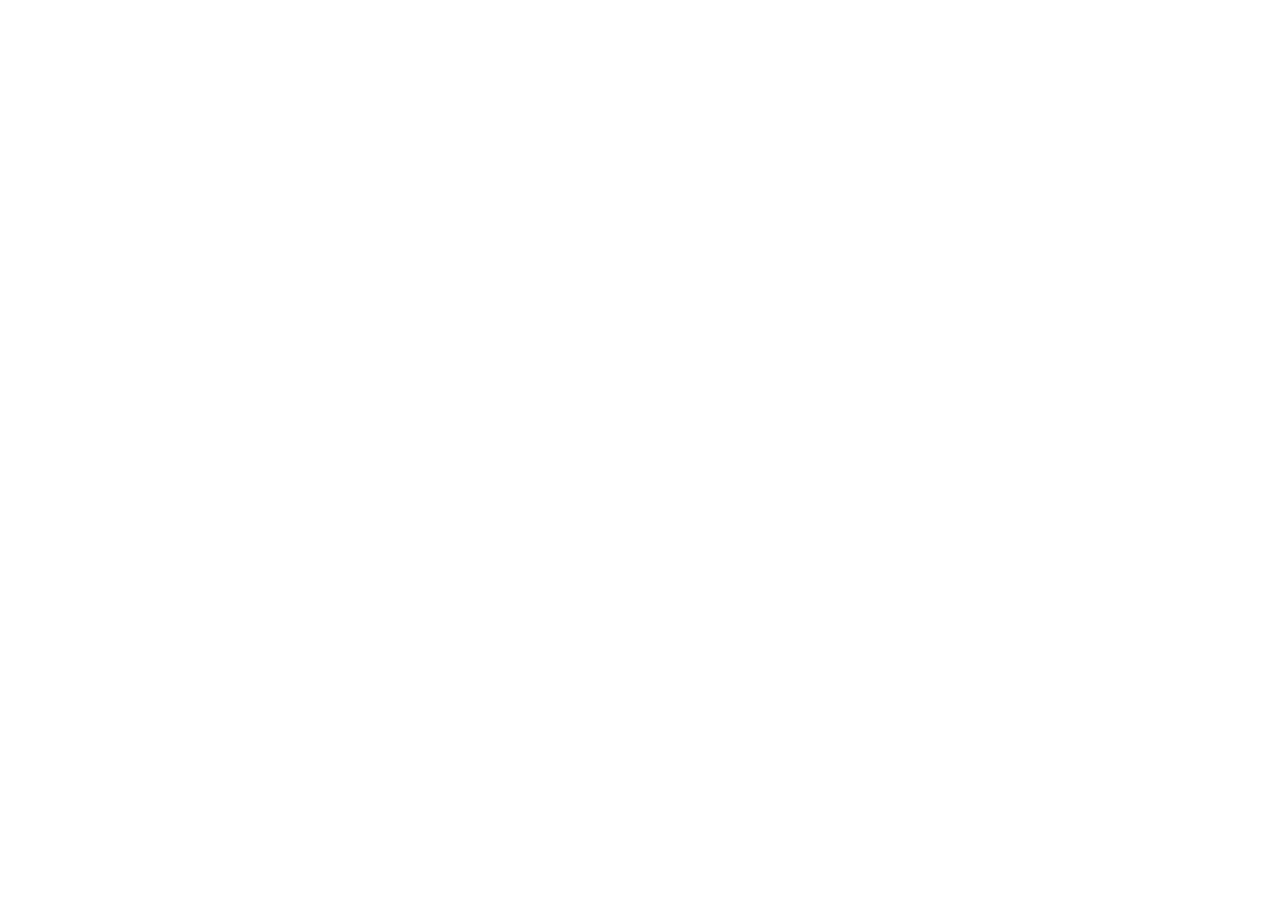
==== commit ef38b5e9: "Redirect homepage to AI Robotics Club site" ====
--- a/index.html
+++ b/index.html
@@ -2,9 +2,13 @@
 <html lang="en">
 <head>
   <meta charset="utf-8">
+  <meta http-equiv="refresh" content="0; url=https://airoboticsclubpolyu.github.io/">
+  <link rel="canonical" href="https://airoboticsclubpolyu.github.io/">
+  <script>window.location.replace('https://airoboticsclubpolyu.github.io/');</script>
   <meta name="viewport" content="width=device-width, initial-scale=1">
+  <meta name="theme-color" content="#ffffff">
   <title>PolyU AI &amp; Robotics Club</title>
-  <meta name="description" content="PolyU AI and Robotics Club is a Faculty of Engineering platform where students learn AI and robotics through real systems, competitions, and leadership growth.">
+  <meta name="description" content="PolyU AI and Robotics Club is a Faculty of Engineering platform nurturing a world-leading robotics club and students who learn AI and robotics through real systems, competitions, and leadership growth.">
   <meta property="og:title" content="PolyU AI &amp; Robotics Club">
   <meta property="og:description" content="Build intelligence. Create impact.">
   <meta property="og:image" content="images/robotic_logo.jpg">
@@ -13,7 +17,7 @@
   <link rel="icon" href="images/robotic_logo.svg" type="image/svg+xml">
   <link rel="preconnect" href="https://fonts.googleapis.com">
   <link rel="preconnect" href="https://fonts.gstatic.com" crossorigin>
-  <link href="https://fonts.googleapis.com/css2?family=Orbitron:wght@600;700;800&family=Oxanium:wght@600;700;800&display=swap" rel="stylesheet">
+  <link href="https://fonts.googleapis.com/css2?family=Inter:wght@400;500;600;700;800&family=Orbitron:wght@600;700;800&family=Oxanium:wght@600;700;800&display=swap" rel="stylesheet">
   <link rel="stylesheet" href="assets/css/styles.css">
 </head>
 <body>
@@ -57,7 +61,7 @@
           <p class="kicker">The Hong Kong Polytechnic University</p>
           <h1>PolyU AI &amp; Robotics Club</h1>
           <p class="lead">
-            Our vision is to be a Faculty of Engineering platform where students learn AI and robotics by building real systems, joining competition teams, and growing from curious beginners into capable engineers and leaders.
+            Build real robots, develop intelligent systems, and grow from curious beginner to capable engineering leader within PolyU's Faculty of Engineering community.
           </p>
           <div class="visual-tags" aria-label="Club strengths">
             <span class="visual-tag"><svg class="icon" aria-hidden="true"><use href="assets/icons.svg#icon-bot"></use></svg>Robot dogs</span>
@@ -103,24 +107,34 @@
           </div>
           <p>Members work across hardware, software, AI, control, and system integration while learning how real robotics teams operate.</p>
         </div>
-        <div class="grid grid-3">
-          <article class="card accent">
+        <div class="grid home-bento">
+          <article class="card accent home-bento-card bento-featured">
             <span class="card-icon" aria-hidden="true"><svg class="icon"><use href="assets/icons.svg#icon-bot"></use></svg></span>
             <span class="eyebrow">Robotics</span>
             <h3>Robot Dog Platforms</h3>
             <p>Explore quadruped mobility, sensing, obstacle traversal, rescue tasks, and practical control workflows.</p>
-          </article>
-          <article class="card accent">
+            <a class="text-link" href="projects.html">Explore Projects</a>
+          </article>
+          <article class="card accent home-bento-card">
             <span class="card-icon" aria-hidden="true"><svg class="icon"><use href="assets/icons.svg#icon-cpu"></use></svg></span>
             <span class="eyebrow">Autonomy</span>
             <h3>Self-Driving Logistics Vehicles</h3>
             <p>Develop navigation, obstacle avoidance, route planning, payload handling, and campus-style delivery systems.</p>
-          </article>
-          <article class="card accent">
+            <a class="text-link" href="projects.html?filter=logistics">View Logistics Work</a>
+          </article>
+          <article class="card accent home-bento-card">
             <span class="card-icon" aria-hidden="true"><svg class="icon"><use href="assets/icons.svg#icon-trophy"></use></svg></span>
             <span class="eyebrow">Competitions</span>
             <h3>Rescue and Applied Robotics</h3>
             <p>Prepare for contests that emphasize disaster response, inspection, navigation, and multi-robot coordination.</p>
+            <a class="text-link" href="competition.html">See Competition Tracks</a>
+          </article>
+          <article class="card home-bento-card bento-community">
+            <span class="card-icon" aria-hidden="true"><svg class="icon"><use href="assets/icons.svg#icon-users"></use></svg></span>
+            <span class="eyebrow">Community</span>
+            <h3>Training and Member Growth</h3>
+            <p>Start with guided workshops, contribute to a technical team, and progress through transparent membership levels.</p>
+            <a class="text-link" href="join.html">See the Joining Path</a>
           </article>
         </div>
       </div>
@@ -135,10 +149,10 @@
           </div>
           <a class="button ghost" href="projects.html">View All Projects</a>
         </div>
-        <div class="grid grid-3">
-          <article class="project-card">
+        <div class="grid home-project-bento">
+          <article class="project-card home-project-featured">
             <div class="card-media photo">
-              <img src="images/club/team-exchange.jpg" width="1500" height="1125" alt="Members discussing robotics hardware and platforms">
+              <img loading="lazy" decoding="async" src="images/club/team-exchange.jpg" width="1500" height="1125" alt="Members discussing robotics hardware and platforms">
               <strong>Robot Dog Platform</strong>
             </div>
             <div class="card-body">
@@ -153,7 +167,7 @@
           </article>
           <article class="project-card">
             <div class="card-media photo">
-              <img src="images/club/robot-platform.jpg" width="1500" height="844" alt="Autonomous robot platform hardware with sensors and electronics">
+              <img loading="lazy" decoding="async" src="images/club/robot-platform.jpg" width="1500" height="844" alt="Autonomous robot platform hardware with sensors and electronics">
               <strong>Self-Driving Logistics Vehicle</strong>
             </div>
             <div class="card-body">
@@ -168,7 +182,7 @@
           </article>
           <article class="project-card">
             <div class="card-media photo">
-              <img src="images/club/robot-training-bench.jpg" width="1500" height="1125" alt="Robotics training bench with tools and hardware">
+              <img loading="lazy" decoding="async" src="images/club/robot-training-bench.jpg" width="1500" height="1125" alt="Robotics training bench with tools and hardware">
               <strong>Embedded Systems</strong>
             </div>
             <div class="card-body">
@@ -218,17 +232,32 @@
     </section>
   </main>
 
-  <footer class="site-footer">
+<footer class="site-footer">
     <div class="footer-inner">
-      <a class="footer-brand" href="index.html">
-        <img src="images/robotic_logo.svg" width="1600" height="1131" alt="">
-        <span>PolyU AI &amp; Robotics Club</span>
-      </a>
-      <div class="footer-links" aria-label="Footer links">
-        <a href="mailto:robosig@connect.polyu.hk">robosig@connect.polyu.hk</a>
-        <a href="mailto:robotics.polyu@gmail.com">robotics.polyu@gmail.com</a>
-      </div>
-      <p class="footer-note">&copy; 2026 PolyU AI &amp; Robotics Club. Student community website.</p>
+      <div class="footer-about">
+        <a class="footer-brand" href="index.html">
+          <img loading="lazy" decoding="async" src="images/robotic_logo.svg" width="1600" height="1131" alt="">
+          <span>PolyU AI &amp; Robotics Club</span>
+        </a>
+        <p>A student engineering community for robotics, AI, competitions, and practical project learning.</p>
+      </div>
+      <nav class="footer-nav" aria-label="Footer navigation">
+        <div class="footer-column">
+          <h2>Explore</h2>
+          <a href="about.html">Vision</a>
+          <a href="projects.html">Projects</a>
+          <a href="competition.html">Competition</a>
+          <a href="team.html">Team</a>
+        </div>
+        <div class="footer-column">
+          <h2>Connect</h2>
+          <a href="events.html">Events</a>
+          <a href="join.html">Join the Club</a>
+          <a href="mailto:robosig@connect.polyu.hk">robosig@connect.polyu.hk</a>
+          <a href="mailto:robotics.polyu@gmail.com">robotics.polyu@gmail.com</a>
+        </div>
+      </nav>
+      <p class="footer-note">&copy; 2026 PolyU AI &amp; Robotics Club. Faculty of Engineering student community.</p>
     </div>
   </footer>
   <script src="assets/js/site.js"></script>
--- a/assets/css/styles.css
+++ b/assets/css/styles.css
@@ -427,6 +427,7 @@
 h1,
 h2,
 h3,
+h4,
 p {
   overflow-wrap: anywhere;
 }
@@ -911,9 +912,37 @@
 .project-card h3,
 .event-card h3,
 .person-card h3,
+.person-card h4,
 .tier-card h3,
 .rule-panel h3 {
   color: var(--ink);
+}
+
+.person-card h4 {
+  margin: 0;
+  font-size: 1.05rem;
+  line-height: 1.25;
+}
+
+.person-heading {
+  display: flex;
+  flex-wrap: wrap;
+  align-items: center;
+  gap: 8px;
+}
+
+.department-badge {
+  display: inline-flex;
+  align-items: center;
+  min-height: 24px;
+  padding: 4px 8px;
+  border-radius: 999px;
+  background: var(--accent-soft);
+  color: var(--accent);
+  font-size: 0.74rem;
+  font-weight: 850;
+  letter-spacing: 0.06em;
+  line-height: 1;
 }
 
 .card p,
@@ -2059,6 +2088,83 @@
   gap: 16px;
 }
 
+.supervision-tier {
+  padding: 24px;
+  border: 1px solid var(--line);
+  border-radius: var(--radius);
+}
+
+.supervisor-tier {
+  border-top: 5px solid var(--polyu-red);
+  background: #ffffff;
+}
+
+.supervision-chain {
+  gap: 0;
+}
+
+.supervisor-level {
+  display: grid;
+  justify-items: center;
+  width: min(100%, 820px);
+  margin: 0 auto;
+}
+
+.supervisor-level .tier-heading {
+  text-align: center;
+}
+
+.supervisor-person-card {
+  width: min(100%, 620px);
+}
+
+.co-supervisor-level {
+  width: min(100%, 1120px);
+  border-top-color: var(--accent);
+}
+
+.co-supervisor-grid {
+  display: grid;
+  grid-template-columns: repeat(auto-fit, minmax(240px, 1fr));
+  gap: 16px;
+  width: 100%;
+}
+
+.co-supervisor-card {
+  width: 100%;
+  border-top-color: var(--accent);
+}
+
+.co-supervisor-card .text-link {
+  margin-top: auto;
+  padding-top: 14px;
+}
+
+.tier-connector {
+  width: 2px;
+  height: 32px;
+  margin: 0 auto;
+  background: var(--line-strong);
+}
+
+.mentor-tier {
+  background: rgba(255, 255, 255, 0.55);
+}
+
+.tier-heading {
+  margin-bottom: 20px;
+}
+
+.tier-heading h3 {
+  margin-top: 4px;
+}
+
+.tier-heading p {
+  max-width: 720px;
+  margin: 8px 0 0;
+  color: var(--muted);
+}
+
 .board-grid {
   display: grid;
   grid-template-columns: repeat(3, minmax(0, 1fr));
@@ -2672,6 +2778,7 @@
   .grid-3,
   .grid-4,
   .mentor-grid,
+  .co-supervisor-grid,
   .rule-grid,
   .level-pathway,
   .promotion-artifact-board,
@@ -2826,6 +2933,7 @@
   .grid-3,
   .grid-4,
   .mentor-grid,
+  .co-supervisor-grid,
   .rule-grid,
   .level-pathway,
   .promotion-artifact-board,
@@ -2960,3 +3068,1101 @@
     width: 100%;
   }
 }
+
+/* 2026 engineering-editorial design refresh */
+:root {
+  --ink: #111820;
+  --muted: #596476;
+  --soft: #f3f6f8;
+  --panel: #ffffff;
+  --line: #d9e0e7;
+  --line-strong: #bdc8d3;
+  --accent-soft: #e8f4f8;
+  --shadow: 0 18px 48px rgba(17, 24, 32, 0.1);
+  --shadow-soft: 0 8px 24px rgba(17, 24, 32, 0.07);
+  --radius: 12px;
+  --content: 1180px;
+}
+
+html {
+  scroll-padding-top: 144px;
+}
+
+body {
+  background: #fbfcfd;
+  font-family: Inter, "Segoe UI", Arial, sans-serif;
+  line-height: 1.65;
+  -webkit-tap-highlight-color: rgba(160, 35, 55, 0.12);
+}
+
+.visually-hidden {
+  position: absolute !important;
+  width: 1px !important;
+  height: 1px !important;
+  padding: 0 !important;
+  margin: -1px !important;
+  overflow: hidden !important;
+  clip: rect(0, 0, 0, 0) !important;
+  white-space: nowrap !important;
+  border: 0 !important;
+}
+
+main {
+  overflow-x: clip;
+  overflow-y: visible;
+}
+
+h1,
+h2,
+h3,
+h4 {
+  overflow-wrap: normal;
+  text-wrap: balance;
+}
+
+p,
+li,
+figcaption {
+  overflow-wrap: break-word;
+  text-wrap: pretty;
+}
+
+h2 {
+  font-size: clamp(1.85rem, 3vw, 2.65rem);
+  letter-spacing: -0.025em;
+}
+
+h3,
+.person-card h4 {
+  letter-spacing: -0.01em;
+}
+
+a,
+button,
+summary,
+select {
+  touch-action: manipulation;
+}
+
+summary:focus-visible,
+select:focus-visible {
+  outline: 3px solid rgba(0, 119, 167, 0.38);
+  outline-offset: 3px;
+}
+
+.section[id] {
+  scroll-margin-top: 144px;
+}
+
+.site-header {
+  border-bottom-color: rgba(189, 200, 211, 0.78);
+  background: rgba(255, 255, 255, 0.94);
+  box-shadow: 0 1px 0 rgba(17, 24, 32, 0.02);
+}
+
+.header-inner {
+  min-height: 78px;
+}
+
+.brand-logo {
+  width: 112px;
+}
+
+.brand-title {
+  font-size: 1.04rem;
+  letter-spacing: -0.01em;
+}
+
+.brand-subtitle {
+  font-size: 0.78rem;
+  letter-spacing: 0.12em;
+}
+
+.nav-toggle {
+  width: 46px;
+  height: 46px;
+}
+
+.primary-nav a,
+.nav-dropdown summary {
+  min-height: 44px;
+  padding: 11px 9px;
+  border-radius: 0;
+  background: transparent;
+  font-size: 0.94rem;
+}
+
+.primary-nav a:not(.nav-cta)::before,
+.nav-dropdown summary::before {
+  position: absolute;
+  right: 9px;
+  bottom: 5px;
+  left: 9px;
+  height: 2px;
+  background: var(--polyu-red);
+  content: "";
+  transform: scaleX(0);
+  transform-origin: left;
+  transition: transform 0.22s ease;
+}
+
+.primary-nav a:not(.nav-cta):hover,
+.primary-nav a:not(.nav-cta)[aria-current="page"],
+.nav-dropdown:hover summary,
+.nav-dropdown[open] summary,
+.nav-dropdown summary[aria-current="page"] {
+  background: transparent;
+  color: var(--polyu-red);
+}
+
+.primary-nav a:not(.nav-cta):hover::before,
+.primary-nav a:not(.nav-cta)[aria-current="page"]::before,
+.nav-dropdown:hover summary::before,
+.nav-dropdown[open] summary::before,
+.nav-dropdown summary[aria-current="page"]::before {
+  transform: scaleX(1);
+}
+
+.primary-nav .nav-cta {
+  min-height: 44px;
+  padding-right: 14px;
+  padding-left: 14px;
+  border-radius: 7px;
+}
+
+.nav-dropdown-menu {
+  border-radius: 10px;
+  box-shadow: var(--shadow-soft);
+}
+
+.section {
+  padding-top: clamp(64px, 7vw, 94px);
+  padding-bottom: clamp(64px, 7vw, 94px);
+}
+
+.section.band {
+  background: var(--soft);
+}
+
+.section-heading {
+  gap: 32px;
+  margin-bottom: 34px;
+}
+
+.section-heading > div {
+  max-width: 720px;
+}
+
+.section-heading > p {
+  max-width: 520px;
+}
+
+.kicker {
+  margin-bottom: 10px;
+  font-size: 0.76rem;
+  letter-spacing: 0.15em;
+}
+
+.page-hero {
+  padding-top: clamp(70px, 9vw, 116px);
+  padding-bottom: clamp(70px, 9vw, 116px);
+}
+
+.image-hero {
+  display: flex;
+  align-items: flex-end;
+  min-height: clamp(420px, 56vh, 590px);
+  background-position: center 42%;
+}
+
+.image-hero .section-inner {
+  width: 100%;
+}
+
+.page-title {
+  max-width: 960px;
+  font-size: clamp(2.35rem, 5vw, 4.35rem);
+  line-height: 1.02;
+  letter-spacing: -0.025em;
+}
+
+.page-lead {
+  max-width: 700px;
+}
+
+.home-hero {
+  min-height: min(820px, calc(100svh - 78px));
+  padding-top: clamp(72px, 9vw, 112px);
+  padding-bottom: 58px;
+}
+
+.home-hero .hero-copy {
+  max-width: 980px;
+}
+
+.home-hero h1 {
+  max-width: 960px;
+  margin-right: auto;
+  margin-left: auto;
+  font-size: clamp(2.45rem, 6.2vw, 4.7rem);
+  line-height: 1.02;
+  white-space: normal;
+}
+
+.home-hero .lead {
+  max-width: 780px;
+  font-size: clamp(1rem, 1.6vw, 1.16rem);
+}
+
+.image-hero .button.secondary,
+.join-hero .button.secondary {
+  border-color: rgba(255, 255, 255, 0.74);
+  color: #ffffff;
+}
+
+.image-hero .button.secondary:hover,
+.join-hero .button.secondary:hover {
+  border-color: #ffffff;
+  background: rgba(255, 255, 255, 0.12);
+  color: #ffffff;
+}
+
+.visual-tag {
+  min-height: 40px;
+  padding: 9px 14px;
+  backdrop-filter: blur(8px);
+}
+
+.button {
+  min-height: 48px;
+  padding: 12px 18px;
+  border-radius: 7px;
+}
+
+.card,
+.project-card,
+.event-card,
+.person-card,
+.tier-card,
+.rule-panel,
+.photo-panel,
+.archive-member-card,
+.season-summary-card,
+.season-gallery figure {
+  border-radius: var(--radius);
+  box-shadow: var(--shadow-soft);
+}
+
+.card,
+.person-card,
+.tier-card,
+.rule-panel {
+  border-color: var(--line);
+}
+
+.card:hover,
+.person-card:hover,
+.flow-step:hover,
+.guideline-artifact:hover,
+.review-step:hover,
+.legacy-gallery figure:hover,
+.archive-member-card:hover,
+.season-gallery figure:hover {
+  border-color: var(--line);
+  box-shadow: var(--shadow-soft);
+  transform: none;
+}
+
+.is-enhanced .person-card.is-visible:hover,
+.is-enhanced .card.is-visible:hover,
+.is-enhanced .tier-card.is-visible:hover,
+.is-enhanced .rule-panel.is-visible:hover,
+.is-enhanced .flow-step.is-visible:hover,
+.is-enhanced .guideline-artifact.is-visible:hover,
+.is-enhanced .review-step.is-visible:hover,
+.is-enhanced .legacy-gallery figure.is-visible:hover,
+.is-enhanced .archive-member-card.is-visible:hover {
+  transform: translateY(0);
+}
+
+.project-card:hover,
+.event-card:hover {
+  border-color: rgba(160, 35, 55, 0.3);
+  box-shadow: 0 18px 42px rgba(17, 24, 32, 0.13);
+  transform: translateY(-3px);
+}
+
+.is-enhanced [data-motion-card].is-visible,
+.is-enhanced [data-motion-card].is-visible:hover {
+  transform: translateY(0);
+}
+
+.is-enhanced .project-card[data-motion-card].is-visible:hover,
+.is-enhanced .event-card[data-motion-card].is-visible:hover {
+  transform: translateY(-3px);
+}
+
+/* Keep core content immediately visible; interaction should never gate readability. */
+.is-enhanced .section,
+.is-enhanced .project-card,
+.is-enhanced .person-card,
+.is-enhanced .card,
+.is-enhanced .tier-card,
+.is-enhanced .rule-panel,
+.is-enhanced .flow-step,
+.is-enhanced .guideline-artifact,
+.is-enhanced .review-step,
+.is-enhanced [data-motion-card] {
+  opacity: 1;
+  transform: none;
+}
+
+.eyebrow {
+  min-height: 26px;
+  padding: 5px 9px;
+  background: rgba(160, 35, 55, 0.08);
+}
+
+.department-badge {
+  background: var(--accent-soft);
+  color: var(--accent);
+}
+
+.text-link {
+  text-underline-offset: 3px;
+}
+
+.page-index {
+  position: sticky;
+  top: 78px;
+  z-index: 20;
+  overflow-x: auto;
+  border-bottom: 1px solid var(--line);
+  background: rgba(255, 255, 255, 0.96);
+  backdrop-filter: blur(12px);
+  scrollbar-width: none;
+}
+
+.page-index::-webkit-scrollbar {
+  display: none;
+}
+
+.page-index-inner {
+  display: flex;
+  align-items: center;
+  gap: 6px;
+  min-width: max-content;
+  padding: 10px 22px;
+}
+
+.page-index span,
+.page-index a {
+  min-height: 42px;
+  padding: 10px 12px;
+  border-radius: 7px;
+  font-size: 0.88rem;
+  font-weight: 750;
+  text-decoration: none;
+}
+
+.page-index span {
+  padding-left: 0;
+  color: var(--muted);
+  font-size: 0.75rem;
+  letter-spacing: 0.1em;
+  text-transform: uppercase;
+}
+
+.page-index a:hover,
+.page-index a:focus-visible {
+  background: var(--accent-soft);
+  color: var(--accent);
+}
+
+/* Homepage: editorial bento and image-led project grid */
+.home-section::before,
+.home-section::after {
+  display: none;
+}
+
+.home-section {
+  padding-top: clamp(72px, 8vw, 104px);
+  padding-bottom: clamp(72px, 8vw, 104px);
+}
+
+.home-section-build {
+  background: #fbfcfd;
+}
+
+.home-bento {
+  grid-template-columns: repeat(12, minmax(0, 1fr));
+  gap: 18px;
+}
+
+.home-bento-card {
+  display: flex;
+  grid-column: span 5;
+  flex-direction: column;
+  min-height: 290px;
+  padding: 28px;
+}
+
+.home-bento-card:nth-child(3) {
+  grid-column: span 5;
+}
+
+.home-bento-card:nth-child(4) {
+  grid-column: span 7;
+}
+
+.home-bento-card .text-link {
+  margin-top: auto;
+  padding-top: 20px;
+}
+
+.home-bento-card.bento-featured {
+  grid-column: span 7;
+  min-height: 360px;
+  justify-content: flex-end;
+  overflow: hidden;
+  border: 0;
+  background:
+    linear-gradient(180deg, rgba(17, 24, 32, 0.18), rgba(17, 24, 32, 0.88)),
+    url("../../images/club/team-working.jpg") center 42% / cover;
+}
+
+.home-bento-card.bento-featured h3,
+.home-bento-card.bento-featured p,
+.home-bento-card.bento-featured .text-link {
+  color: #ffffff;
+}
+
+.home-bento-card.bento-featured .eyebrow,
+.home-bento-card.bento-featured .card-icon {
+  background: rgba(255, 255, 255, 0.9);
+}
+
+.bento-community {
+  background: linear-gradient(135deg, #ffffff, var(--accent-soft));
+}
+
+.home-project-bento {
+  grid-template-columns: repeat(12, minmax(0, 1fr));
+  gap: 18px;
+}
+
+.home-project-bento .project-card {
+  grid-column: span 5;
+}
+
+.home-project-bento .home-project-featured {
+  grid-row: span 2;
+  grid-column: span 7;
+}
+
+.home-project-featured .card-media.photo,
+.home-project-featured .card-media.photo img {
+  min-height: 390px;
+}
+
+.home-project-featured .card-media.photo img {
+  object-fit: cover;
+}
+
+.home-section-activities {
+  background:
+    linear-gradient(90deg, rgba(255, 255, 255, 0.96) 38%, rgba(255, 255, 255, 0.54)),
+    url("../../images/club/hands-on-training.jpg") center 48% / cover;
+}
+
+.home-section-activities .section-inner,
+.home-section-recruitment .section-inner {
+  display: grid;
+  grid-template-columns: minmax(0, 0.62fr) minmax(260px, 0.38fr);
+}
+
+.home-section-recruitment {
+  background: linear-gradient(115deg, #111820, #702033 72%, #a02337);
+}
+
+/* Vision and long-form editorial sections */
+.editorial-section .split {
+  grid-template-columns: minmax(0, 1.05fr) minmax(340px, 0.95fr);
+  align-items: start;
+  gap: clamp(44px, 7vw, 92px);
+}
+
+.editorial-section .lead {
+  font-size: clamp(1.08rem, 1.8vw, 1.3rem);
+}
+
+.editorial-section .grid {
+  gap: 12px;
+}
+
+.growth-ladder,
+.promotion-board {
+  gap: 18px;
+}
+
+/* Projects and competition: image-first portfolios */
+.project-portfolio-section .grid-3 {
+  grid-template-columns: repeat(2, minmax(0, 1fr));
+  gap: 20px;
+}
+
+.project-portfolio-section .card-media.photo,
+.competition-track-grid .card-media.photo {
+  min-height: 250px;
+}
+
+.project-portfolio-section .card-media.photo img,
+.competition-track-grid .card-media.photo img {
+  min-height: 250px;
+}
+
+.competition-track-grid {
+  gap: 20px;
+}
+
+.filter-bar {
+  gap: 10px;
+  margin-bottom: 12px;
+}
+
+.filter-button {
+  min-height: 44px;
+  padding: 10px 14px;
+}
+
+.filter-button.is-active {
+  border-color: var(--polyu-red);
+  background: var(--polyu-red);
+  color: #ffffff;
+}
+
+.filter-status,
+.event-list-status {
+  min-height: 28px;
+  margin: 0 0 22px;
+  color: var(--muted);
+  font-size: 0.9rem;
+  font-weight: 700;
+}
+
+/* Events: date-first timeline */
+.event-timeline {
+  grid-template-columns: 1fr;
+  gap: 16px;
+}
+
+.event-card-button {
+  grid-template-columns: 128px 220px minmax(0, 1fr);
+  min-height: 220px;
+  aspect-ratio: auto;
+  background: #ffffff;
+}
+
+.event-date-block {
+  display: flex;
+  flex-direction: column;
+  justify-content: space-between;
+  padding: 22px 18px;
+  background: var(--ink);
+  color: #ffffff;
+}
+
+.event-date-block strong {
+  font-family: Oxanium, Inter, sans-serif;
+  font-size: 1.15rem;
+  line-height: 1.2;
+}
+
+.event-date-block span {
+  color: rgba(255, 255, 255, 0.7);
+  font-size: 0.74rem;
+  font-weight: 800;
+  letter-spacing: 0.1em;
+  text-transform: uppercase;
+}
+
+.event-card-cover {
+  grid-area: auto;
+  min-height: 220px;
+}
+
+.event-card-content {
+  grid-area: auto;
+  justify-content: center;
+  min-height: 220px;
+  padding: 24px 28px;
+  background: #ffffff;
+  color: var(--ink);
+}
+
+.event-card-content h3,
+.event-card-content p {
+  color: var(--ink);
+}
+
+.event-card-content p,
+.event-card-content .event-meta {
+  color: var(--muted);
+}
+
+.event-card-content .event-icon {
+  background: var(--accent-soft);
+  color: var(--accent);
+}
+
+.event-card-content .eyebrow {
+  background: rgba(160, 35, 55, 0.08);
+}
+
+.event-dialog-panel {
+  overscroll-behavior: contain;
+}
+
+.event-dialog-close {
+  min-height: 44px;
+  padding: 10px 14px;
+}
+
+/* Join: connected stepper */
+.join-steps {
+  position: relative;
+}
+
+.join-steps::before {
+  position: absolute;
+  top: 28px;
+  right: 8%;
+  left: 8%;
+  height: 2px;
+  background: var(--line-strong);
+  content: "";
+}
+
+.join-steps .card {
+  position: relative;
+  padding-top: 28px;
+  background: rgba(255, 255, 255, 0.98);
+}
+
+.join-steps .card-icon {
+  position: relative;
+  z-index: 1;
+  box-shadow: 0 0 0 8px #fbfcfd;
+}
+
+/* Team: clearer hierarchy and readable people cards */
+.supervision-chain {
+  gap: 0;
+}
+
+.supervision-tier {
+  padding: clamp(22px, 3vw, 34px);
+  border-color: var(--line);
+  border-radius: 14px;
+  background: #ffffff;
+  box-shadow: var(--shadow-soft);
+}
+
+.co-supervisor-level {
+  width: min(100%, 1160px);
+}
+
+.mentor-tier {
+  background: #ffffff;
+}
+
+.mentor-grid {
+  grid-template-columns: repeat(auto-fit, minmax(210px, 1fr));
+  gap: 18px;
+}
+
+.mentor-card {
+  min-width: 0;
+}
+
+.tier-connector {
+  height: 38px;
+  background: linear-gradient(180deg, var(--line-strong), var(--accent));
+}
+
+/* Past seasons: chronological tabs and image mosaic */
+.season-tabs {
+  display: flex;
+  flex-wrap: wrap;
+  gap: 8px;
+  margin-bottom: 24px;
+}
+
+.season-tabs a {
+  min-height: 44px;
+  padding: 10px 14px;
+  border: 1px solid var(--line-strong);
+  border-radius: 999px;
+  background: #ffffff;
+  color: var(--muted);
+  font-weight: 800;
+  text-decoration: none;
+}
+
+.season-tabs a:hover,
+.season-tabs a.is-active,
+.season-tabs a[aria-current="page"] {
+  border-color: var(--polyu-red);
+  background: var(--polyu-red);
+  color: #ffffff;
+}
+
+.season-layout {
+  grid-template-columns: minmax(280px, 0.68fr) minmax(0, 1.32fr);
+  gap: 22px;
+}
+
+.season-summary-card {
+  align-self: start;
+}
+
+.season-gallery {
+  grid-template-columns: repeat(3, minmax(0, 1fr));
+  grid-auto-flow: dense;
+  gap: 14px;
+}
+
+.season-gallery figure:nth-child(7n + 1) {
+  grid-row: span 2;
+  grid-column: span 2;
+}
+
+.season-gallery img {
+  height: 100%;
+  min-height: 220px;
+  aspect-ratio: 4 / 3;
+}
+
+/* Expanded footer */
+.site-footer {
+  padding-top: 0;
+  padding-bottom: 0;
+  border-top: 4px solid var(--polyu-red);
+  background: #111820;
+}
+
+.footer-inner {
+  grid-template-columns: minmax(0, 0.8fr) minmax(0, 1.2fr);
+  gap: 54px;
+  padding-top: 52px;
+  padding-bottom: 34px;
+}
+
+.footer-about {
+  max-width: 430px;
+}
+
+.footer-about p {
+  margin: 18px 0 0;
+  color: rgba(255, 255, 255, 0.66);
+}
+
+.footer-nav {
+  display: grid;
+  grid-template-columns: repeat(2, minmax(0, 1fr));
+  gap: 30px;
+}
+
+.footer-column {
+  display: grid;
+  align-content: start;
+  gap: 10px;
+}
+
+.footer-column h2 {
+  margin: 0 0 4px;
+  color: rgba(255, 255, 255, 0.5);
+  font-size: 0.75rem;
+  letter-spacing: 0.12em;
+  text-transform: uppercase;
+}
+
+.footer-column a {
+  width: fit-content;
+  color: rgba(255, 255, 255, 0.84);
+  font-weight: 650;
+  text-decoration: none;
+}
+
+.footer-column a:hover {
+  color: #ffffff;
+  text-decoration: underline;
+  text-underline-offset: 3px;
+}
+
+.footer-note {
+  padding-top: 24px;
+  border-top: 1px solid rgba(255, 255, 255, 0.12);
+}
+
+@media (max-width: 1040px) {
+  body.nav-open::before {
+    position: fixed;
+    inset: 78px 0 0;
+    z-index: 30;
+    background: rgba(17, 24, 32, 0.34);
+    content: "";
+  }
+
+  .nav-toggle {
+    display: inline-flex;
+    flex: 0 0 44px;
+  }
+
+  .primary-nav {
+    position: fixed;
+    top: 78px;
+    right: 18px;
+    left: 18px;
+    z-index: 60;
+    display: none;
+    flex-direction: column;
+    align-items: stretch;
+    max-height: calc(100svh - 96px);
+    padding: 12px;
+    overflow-y: auto;
+    border: 1px solid var(--line);
+    border-radius: var(--radius);
+    background: #ffffff;
+    box-shadow: var(--shadow);
+    overscroll-behavior: contain;
+  }
+
+  .primary-nav.is-open {
+    display: flex;
+  }
+
+  .primary-nav a,
+  .nav-dropdown summary {
+    justify-content: space-between;
+    min-height: 48px;
+    padding: 13px 14px;
+    border-radius: 8px;
+    font-size: 1rem;
+  }
+
+  .primary-nav a:not(.nav-cta)::before,
+  .nav-dropdown summary::before {
+    display: none;
+  }
+
+  .primary-nav a:not(.nav-cta):hover,
+  .primary-nav a:not(.nav-cta)[aria-current="page"],
+  .nav-dropdown summary[aria-current="page"] {
+    background: rgba(160, 35, 55, 0.08);
+  }
+
+  .nav-dropdown-menu {
+    position: static;
+    margin: 2px 0 6px;
+    box-shadow: none;
+  }
+
+  .primary-nav .nav-cta {
+    margin: 6px 0 0;
+    text-align: center;
+  }
+
+  .home-bento-card,
+  .home-bento-card.bento-featured,
+  .home-bento-card:nth-child(3),
+  .home-bento-card:nth-child(4) {
+    grid-column: span 6;
+  }
+
+  .home-project-bento .project-card,
+  .home-project-bento .home-project-featured {
+    grid-row: auto;
+    grid-column: span 6;
+  }
+
+  .home-project-bento .project-card:last-child {
+    grid-column: 4 / span 6;
+  }
+
+  .event-card-button {
+    grid-template-columns: 110px 180px minmax(0, 1fr);
+  }
+
+  .footer-inner {
+    grid-template-columns: 1fr;
+    gap: 34px;
+  }
+}
+
+@media (max-width: 760px) {
+  html {
+    scroll-padding-top: 126px;
+  }
+
+  .section[id] {
+    scroll-margin-top: 126px;
+  }
+
+  .page-index {
+    top: 72px;
+  }
+
+  .page-index-inner {
+    padding-right: 16px;
+    padding-left: 16px;
+  }
+
+  .image-hero {
+    min-height: 430px;
+  }
+
+  .page-title {
+    max-width: 100%;
+    font-size: clamp(2rem, 7vw, 2.8rem);
+    overflow-wrap: anywhere;
+  }
+
+  .home-hero {
+    min-height: auto;
+    padding-top: 74px;
+    padding-bottom: 46px;
+  }
+
+  .home-hero h1 {
+    font-size: clamp(2rem, 10vw, 3rem);
+  }
+
+  .home-hero .stat-strip {
+    grid-template-columns: repeat(2, minmax(0, 1fr));
+  }
+
+  .home-bento,
+  .home-project-bento {
+    grid-template-columns: 1fr;
+  }
+
+  .home-bento-card,
+  .home-bento-card.bento-featured,
+  .home-bento-card:nth-child(3),
+  .home-bento-card:nth-child(4),
+  .home-project-bento .project-card,
+  .home-project-bento .home-project-featured,
+  .home-project-bento .project-card:last-child {
+    grid-row: auto;
+    grid-column: 1;
+  }
+
+  .home-bento-card,
+  .home-bento-card.bento-featured {
+    min-height: 280px;
+  }
+
+  .home-project-featured .card-media.photo,
+  .home-project-featured .card-media.photo img {
+    min-height: 240px;
+  }
+
+  .home-section-activities .section-inner,
+  .home-section-recruitment .section-inner {
+    grid-template-columns: 1fr;
+  }
+
+  .home-section-activities {
+    background:
+      linear-gradient(90deg, rgba(255, 255, 255, 0.94), rgba(255, 255, 255, 0.78)),
+      url("../../images/club/hands-on-training.jpg") center / cover;
+  }
+
+  .editorial-section .split,
+  .project-portfolio-section .grid-3,
+  .competition-track-grid,
+  .season-layout {
+    grid-template-columns: 1fr;
+  }
+
+  .join-steps::before {
+    top: 38px;
+    bottom: 38px;
+    left: 24px;
+    width: 2px;
+    height: auto;
+  }
+
+  .join-steps .card {
+    padding-left: 30px;
+  }
+
+  .event-card-button {
+    grid-template-columns: 92px minmax(0, 1fr);
+  }
+
+  .event-date-block {
+    grid-row: 1 / span 2;
+  }
+
+  .event-card-cover {
+    min-height: 150px;
+  }
+
+  .event-card-content {
+    min-height: 0;
+    padding: 20px;
+  }
+
+  .season-gallery {
+    grid-template-columns: repeat(2, minmax(0, 1fr));
+  }
+
+  .season-gallery figure:nth-child(7n + 1) {
+    grid-row: auto;
+    grid-column: span 2;
+  }
+
+  .footer-nav {
+    gap: 22px;
+  }
+}
+
+@media (max-width: 520px) {
+  .brand-logo {
+    width: 62px;
+  }
+
+  .brand-title {
+    font-size: 0.82rem;
+  }
+
+  .page-title {
+    font-size: clamp(1.9rem, 8.7vw, 2.25rem);
+    line-height: 1.07;
+  }
+
+  .home-hero .stat-strip,
+  .season-gallery,
+  .footer-nav {
+    grid-template-columns: 1fr;
+  }
+
+  .event-card-button {
+    grid-template-columns: 1fr;
+  }
+
+  .event-date-block {
+    grid-row: auto;
+    min-height: 88px;
+  }
+
+  .event-card-cover {
+    min-height: 190px;
+  }
+
+  .season-gallery figure:nth-child(7n + 1) {
+    grid-column: auto;
+  }
+}
